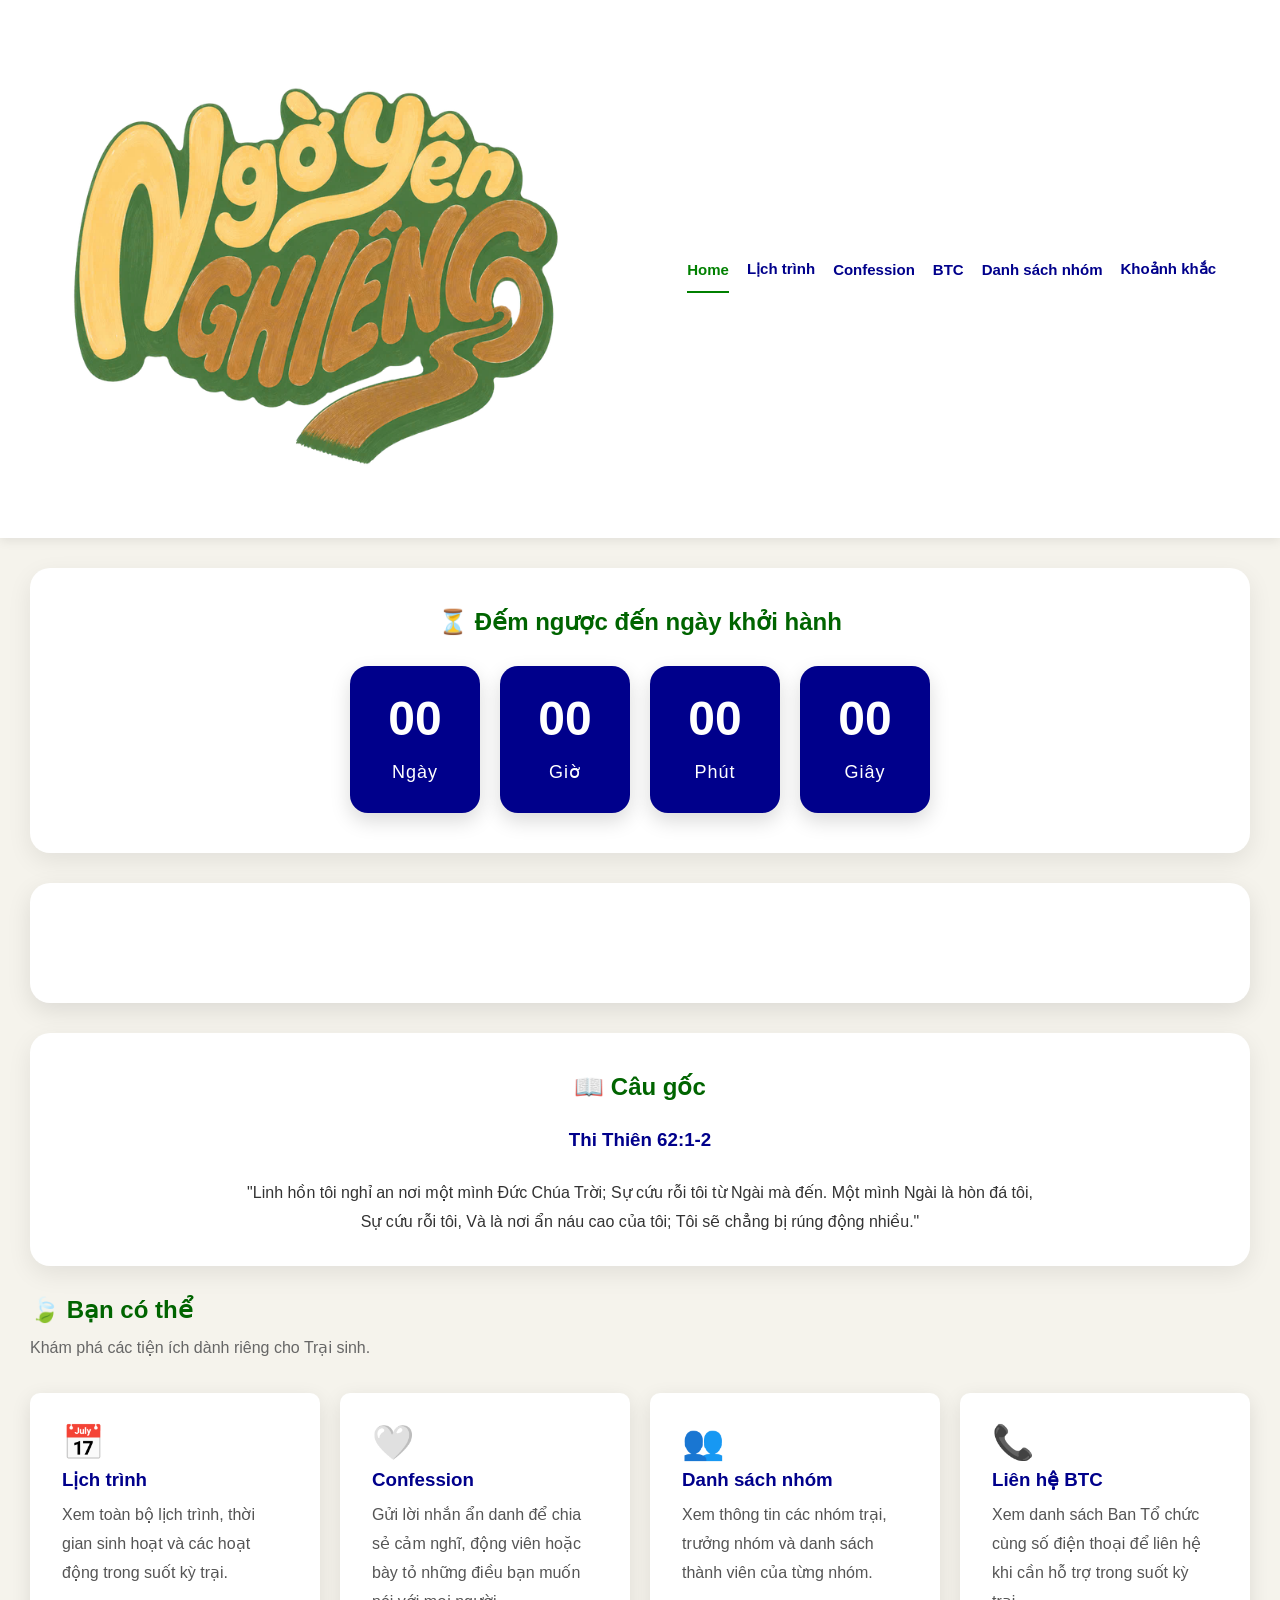
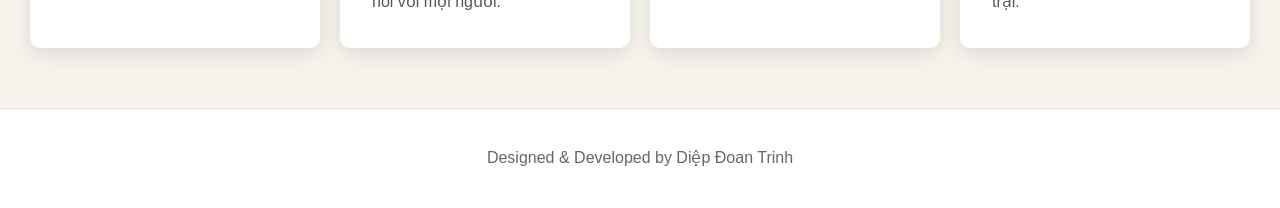
==== index.html @ 901ed39a "Update title and content for index.html" ====
<!DOCTYPE html>
<html>

<head>
    <meta charset="UTF-8">
    <meta name="viewport" content="width=device-width, initial-scale=1.0">

    <title>NGỜ YÊN NGHIÊNG</title>

    <link rel="stylesheet" href="style.css">

    <link rel="icon" href="images/icon.png">
    <link rel="apple-touch-icon" href="images/icon.png">
    <link rel="manifest" href="manifest.json">

    <meta name="theme-color" content="#123b8d">
    <meta name="apple-mobile-web-app-capable" content="yes">
    <meta name="apple-mobile-web-app-status-bar-style" content="black-translucent">
    <meta name="apple-mobile-web-app-title" content="BTN LX">
</head>

<body>
    <div class="intro-screen">
        <div class="intro-content">
            <h2>👋 Xin chào</h2>
            <h2>Trại sinh!</h2>
        </div>
    </div>
    <!-- Navigation -->
    <header>
                    <!--  XUẤT PNG LOGO SAU -->
        <nav>
            <div class="logo">
                <a href="index.html">
                    <img src="images/logo.png" alt="NGỜ YÊN NGHIÊNG">
                </a>   
            </div>

            <button class="menu-toggle" type="button">
                ☰
            </button>

            <div class="menu">
                <a href="index.html" class="active">Home</a>
                <a href="pages/schedule.html">Lịch trình</a>
                <a href="pages/confession.html">Confession</a>
                <a href="pages/btc.html">BTC</a>
                <a href="pages/groups.html">Danh sách nhóm</a>
                <a href="pages/gallery.html">Khoảnh khắc</a>

            </div>
        </nav>
    </header>

    <section class="countdown">

        <h2>⏳ Đếm ngược đến ngày khởi hành</h2>

        <div class="countdown-container">

            <div class="time-box">
                <span id="days">00</span>
                <p>Ngày</p>
            </div>

            <div class="time-box">
                <span id="hours">00</span>
                <p>Giờ</p>
            </div>

            <div class="time-box">
                <span id="minutes">00</span>
                <p>Phút</p>
            </div>

            <div class="time-box">
                <span id="seconds">00</span>
                <p>Giây</p>
            </div>

        </div>

    </section>

    <!-- Hero -->
    <section class="hero"></section>

    <!-- Bible Verse -->
    <section class="verse">
        <h2>📖 Câu gốc</h2>
        <h3>Thi Thiên 62:1-2</h3>
        <p>"Linh hồn tôi nghỉ an nơi một mình Đức Chúa Trời; Sự cứu rỗi tôi từ Ngài mà đến.
            Một mình Ngài là hòn đá tôi, Sự cứu rỗi tôi, Và là nơi ẩn náu cao của tôi;
            Tôi sẽ chẳng bị rúng động nhiều."
        </p>
    </section>

    <section class="features">
        <h2>🍃 Bạn có thể</h2>
        <p class="section-description">
            Khám phá các tiện ích dành riêng cho Trại sinh.
        </p>
        <div class="card-container">
            <a href="pages/schedule.html" class="card">
                <h2>📅</h2>
                <h3>Lịch trình</h3>
                <p>Xem toàn bộ lịch trình, thời gian sinh hoạt và các hoạt động trong suốt kỳ trại.</p>
            </a>

            <a href="pages/confession.html" class="card">
                <h2>🤍</h2>
                <h3>Confession</h3>
                <p>Gửi lời nhắn ẩn danh để chia sẻ cảm nghĩ, động viên hoặc bày tỏ những điều bạn muốn nói với mọi
                    người.</p>
            </a>

            <a href="pages/groups.html" class="card">
                <h2>👥</h2>
                <h3>Danh sách nhóm</h3>
                <p>Xem thông tin các nhóm trại, trưởng nhóm và danh sách thành viên của từng nhóm.</p>
            </a>

            <a href="pages/btc.html" class="card">
                <h2>📞</h2>
                <h3>Liên hệ BTC</h3>
                <p>Xem danh sách Ban Tổ chức cùng số điện thoại để liên hệ khi cần hỗ trợ trong suốt kỳ trại.</p>
            </a>
        </div>
    </section>

    <footer>
        <p>Designed & Developed by Diệp Đoan Trinh</p>
    </footer>
    <script>
        setTimeout(function () {
            document.querySelector(".intro-screen").remove();
        }, 1500);
    </script>

    <script>

        const toggle = document.querySelector(".menu-toggle");
        const menu = document.querySelector(".menu");

        // Mở / đóng menu
        toggle.addEventListener("click", () => {

            menu.classList.toggle("show");

            toggle.textContent =
                menu.classList.contains("show")
                    ? "✕"
                    : "☰";

        });

        // Bấm vào link thì đóng menu
        document.querySelectorAll(".menu a").forEach(link => {

            link.addEventListener("click", () => {

                menu.classList.remove("show");
                toggle.textContent = "☰";

            });

        });

        // Bấm ra ngoài thì đóng menu
        document.addEventListener("click", (e) => {

            if (
                !menu.contains(e.target) &&
                !toggle.contains(e.target)
            ) {

                menu.classList.remove("show");
                toggle.textContent = "☰";

            }

        });

        // Resize về desktop thì reset menu
        window.addEventListener("resize", () => {

            if (window.innerWidth > 1000) {

                menu.classList.remove("show");
                toggle.textContent = "☰";

            }

        });

        const targetDate = new Date("August 30, 2026 11:00:00").getTime();
        function countdown() {
            const now = new Date().getTime();
            const distance = targetDate - now;
            if (distance < 0) {

                document.getElementById("days").innerHTML = "00";
                document.getElementById("hours").innerHTML = "00";
                document.getElementById("minutes").innerHTML = "00";
                document.getElementById("seconds").innerHTML = "00";

                return;

            }

            const days = Math.floor(distance / (1000 * 60 * 60 * 24));

            const hours = Math.floor(
                (distance % (1000 * 60 * 60 * 24))
                / (1000 * 60 * 60)
            );

            const minutes = Math.floor(
                (distance % (1000 * 60 * 60))
                / (1000 * 60)
            );

            const seconds = Math.floor(
                (distance % (1000 * 60))
                / 1000
            );

            document.getElementById("days").innerHTML = days;
            document.getElementById("hours").innerHTML = hours;
            document.getElementById("minutes").innerHTML = minutes;
            document.getElementById("seconds").innerHTML = seconds;
        }
        countdown();
        setInterval(countdown, 1000);
    </script>
</body>

</html>
---- style.css ----
/* ===================== BODY ===================== */

* {
    margin: 0;
    padding: 0;
    box-sizing: border-box;
}

body {
    color: #333;
    min-height: 100vh;
    background: #f5f3ec;
    font-family: Verdana, sans-serif;
}

/* ===================== TEXT ===================== */
h1 {
    color: darkblue;
    text-align: center;
    font-size: 46px;
}

h2 {
    color: darkgreen;
}

p {
    line-height: 1.8;
}

/* ===================== HEADER ===================== */

header {
    position: sticky;
    top: 0;
    z-index: 1000;
    background: white;
    box-shadow: 0 3px 10px rgba(0, 0, 0, .08);
}

nav {

    position: sticky;
    top: 0;
    z-index: 1000;

    display: flex;
    justify-content: space-between;
    align-items: center;

    background: white;

    max-width: 1200px;
    margin: auto;

    padding: 16px 24px;

}

/* ===================== MENU ===================== */

.menu {
    display: flex;
    align-items: center;
    justify-content: flex-end;
    gap: 18px;
    flex: 1;
}

.menu-toggle {

    display: none;

    background: none !important;

    border: none;

    font-size: 30px;

    color: darkblue;

    cursor: pointer;

    padding: 0 !important;

}

.menu a {
    color: darkblue;
    text-decoration: none;
    transition: .3s;
    position: relative;
    font-weight: bold;
    white-space: nowrap;
    font-size: 15px;
    padding: 10px 0;
    width: auto;
}

.menu a::after {
    content: "";
    position: absolute;
    left: 0;
    bottom: -5px;
    width: 0%;
    height: 2px;
    background: darkblue;
    transition: .3s;
}

.menu a:hover::after {
    width: 100%;
}

.menu a:hover {
    color: darkgreen;
}

.menu a.active {
    color: green;
}

.menu a.active::after {
    width: 100%;
    background: green;
}

/* ===================== WELCOME ===================== */

.welcome {
    text-align: center;
    padding: 30px;
    margin: 30px;
    border-radius: 12px;
    box-shadow: 0 6px 20px rgba(0, 0, 0, 0.1);
}

.welcome p {
    max-width: 700px;
    margin: 15px auto 0;
}

/* ===================== CARD ===================== */

.card {
    padding: 30px;
    border-radius: 10px;
    border: 2px solid transparent;
    box-shadow: 0 6px 20px rgba(0, 0, 0, 0.1);
    flex: 1;
    min-width: 250px;
    transition: .3s;
    cursor: pointer;
    text-decoration: none;
    color: inherit;
}

.card:hover {
    transform: translateY(-8px);
    box-shadow: 0 12px 30px rgba(0, 0, 0, .15);
    border-color: darkblue;
}

.card:hover h3 {
    color: green;
}

.card p {
    color: #555;
}

.card h2 {
    font-size: 34px;
    line-height: 1;
    margin-bottom: 10px;
}

.card h3 {
    color: darkblue;
    margin-bottom: 10px;
}

.features {
    margin: 30px;
}

.features h2 {
    text-align: left;
}

.features p {
    text-align: left;
}

.card-container {
    display: flex;
    gap: 20px;
    flex-wrap: wrap;
}

/* ===================== HERO ===================== */

.hero {
    text-align: center;
    padding: 60px 40px;
    border-radius: 20px;
    box-shadow: 0 8px 25px rgba(0, 0, 0, .1);
    margin: 30px;
    animation: fadeUp .8s;
}

.hero-button {
    letter-spacing: .3px;
    font-size: 16px;
    display: inline-block;
    background-color: darkblue;
    color: white;
    padding: 15px 30px;
    border-radius: 10px;
    text-decoration: none;

    transition:
        transform .3s,
        background .3s,
        box-shadow .3s;
    font-weight: bold;
    box-shadow: 0 6px 20px rgba(0, 0, 0, .15);
}

.hero-info {
    color: #777;
    font-size: 16px;
    margin-bottom: 35px;
}

.hero h1 {
    margin-top: 20px;
    margin-bottom: 15px;
}

.hero-subtitle {
    font-size: 20px;
    color: #555;
    margin: 0 auto 35px;
    max-width: 700px;
}

.hero-image {
    width: 100%;
    display: block;
    max-height: 400px;
    object-fit: cover;
    border-radius: 15px;
    margin-bottom: 30px;
}

@keyframes fadeUp {
    from {
        opacity: 0;
        transform: translateY(30px);
    }

    to {
        opacity: 1;
        transform: translateY(0);
    }
}

/* ===================== VERSE ===================== */

.verse {
    text-align: center;
    margin: 30px;
    line-height: 2;
    padding: 30px;
    border-radius: 20px;
    box-shadow: 0 8px 25px rgba(0, 0, 0, .08);
}

.verse h3 {
    color: darkblue;
    margin: 10px 0 20px;
}

.verse p:last-child {
    max-width: 800px;
    margin: auto;
}

html {
    scroll-behavior: smooth;
}

.page-title {
    background: white;
    margin: 30px;
    padding: 40px;
    border-radius: 20px;
    text-align: center;
    box-shadow: 0 8px 25px rgba(0, 0, 0, .08);
}

.schedule {
    margin: 30px;
}

.schedule h2 {
    margin-bottom: 20px;
    color: darkblue;
}

.schedule table {
    margin-bottom: 40px;
}

.schedule table:last-child {
    margin-bottom: 0;
}

td:first-child {
    width: 120px;
    text-align: center;
    font-weight: bold;
}

tr {
    transition: .25s;
}

table {
    width: 100%;
    border-collapse: collapse;
    background: white;
    border-radius: 12px;
}

th,
td {
    border: 1px solid #ddd;
    padding: 15px;
}

th {
    background: darkblue;
    color: white;
}

tr:hover {
    background: #f8f8f8;
}

footer {
    background: white;
    margin-top: 60px;
    padding: 30px;
    text-align: center;
    color: #666;
    border-top: 1px solid #ddd;
}

footer p {
    margin: 5px 0;
}

section {
    margin-bottom: 50px;
}

.section-description {
    margin: 10px 0 30px;
    color: #666;
}

/* ===================== MOBILE ===================== */

@media (max-width:1000px) {
    nav {
        padding: 20px;
    }

    h1 {
        font-size: 36px;
    }

    .card {
        min-width: 100%;
    }

    .logo {
        flex-shrink: 0;
    }

    .menu-toggle {
        display: block;
    }


    .menu {

        display: none;

        flex-direction: column;
        border-top: 1px solid #eee;
        position: absolute;
        top: 100%;
        left: 0;
        right: 0;

        background: white;

        padding: 20px;

        gap: 20px;

        box-shadow: 0 10px 30px rgba(0, 0, 0, .1);
    }

    .menu.show {
        display: flex;
    }

    .menu a {
        width: 100%;
        text-align: center;
        padding: 12px 0;
    }

    .slider button{
        width:38px;
        height:38px;
        font-size:22px;
    }
    
    .counter{
        font-size:12px;
        padding:5px 10px;
    }
}

.logo a {

    color: darkblue;
    text-decoration: none;
    font-size: 24px;
    font-weight: bold;
    display: inline-block;
    transition: .3s;
}

.logo a:hover {
    transform: scale(1.05);
}

/* ===================== BTC & GROUPS ===================== */

.members,
.groups {
    margin: 30px;
    display: flex;
    gap: 20px;
    flex-wrap: wrap;
}

.member-card,
.group-card {
    flex: 1;
    transition: .3s;
    text-align: center;
    min-width: 250px;
    padding: 30px;
    border: 2px solid transparent;
    border-radius: 15px;
    box-shadow: 0 6px 20px rgba(0, 0, 0, .08);
}

.group-card hr {
    margin: 15px 0;
    border: none;
    border-top: 1px solid #ddd;
}

.group-card ul {
    margin-left: 20px;
    line-height: 2;
}

.group-card:hover {
    transform: translateY(-8px);
    border-color: darkblue;
    box-shadow: 0 12px 30px rgba(0, 0, 0, .15);
}

.member-card h3 {
    margin-bottom: 10px;
    color: darkblue;
}

.member-card:hover {
    border-color: darkblue;
    transform: translateY(-8px);
    box-shadow: 0 12px 30px rgba(0, 0, 0, .15);
}

.member-card strong {
    color: darkgreen;
    font-size: 17px;
}

.member-card p {
    margin: 10px 0;
}

.member-card p a {
    color: darkblue;
    text-decoration: none;
    font-weight: bold;
    transition: .25s;
}

.member-card p a:hover:not(.call-btn):not(.facebook-btn) {
    color: green;
    text-decoration: underline;
}

.call-btn,
.facebook-btn {
    color: white !important;
    text-decoration: none !important;
}

.call-btn:hover,
.facebook-btn:hover {
    color: white !important;
    text-decoration: none !important;
}

/* ===================== CONFESSION ===================== */

.confession-form {
    max-width: 700px;
    margin: 30px auto;
    background: white;
    padding: 30px;
    border-radius: 20px;
}

button {
    transition: .3s;
    background: darkblue;
    color: white;
    border: none;
    padding: 15px 30px;
    border-radius: 8px;
    cursor: pointer;
}

button:hover {
    background: green;
    transform: translateY(-2px);
}

.hero,
.verse,
.welcome,
.page-title,
.card,
.member-card,
.group-card,
.confession-form,
table,
footer {
    background: white;
}

label {
    font-weight: bold;
    color: darkblue;
}

input {
    transition: .25s;
}

input:focus,
textarea:focus,
select:focus {
    outline: none;
    border-color: darkblue;
    box-shadow: 0 0 8px rgba(0, 0, 139, .2);
}

input,
textarea,
select {
    width: 100%;
    padding: 14px;
    margin: 10px 0 20px;
    border: 1px solid #ccc;
    border-radius: 10px;
    font-size: 15px;
    transition: .25s;
}

.name-option {
    display: flex;
    gap: 25px;
    margin: 12px 0 15px;
}

.radio-option {
    display: flex;
    align-items: center;
    gap: 8px;
    color: darkblue;
    font-weight: bold;
    cursor: pointer;
}

.radio-option input {
    width: auto;
    margin: 0;
}

/* ===================== INTRO ===================== */

.intro-screen {
    position: fixed;
    inset: 0;
    display: flex;
    justify-content: center;
    align-items: center;
    background: rgba(255, 255, 255, .85);
    backdrop-filter: blur(15px);
    z-index: 9999;
    animation: introFade 1.5s forwards;
}

.intro-content h2 {
    font-size: 50px;
    color: darkblue;
    margin-bottom: 15px;
}

.intro-content {
    text-align: center;
    animation: zoomText 1.5s ease;
}

@keyframes zoomText {

    0% {
        opacity: 0;
        transform: scale(.9);
    }

    20% {
        opacity: 1;
        transform: scale(1);
    }

    80% {
        opacity: 1;
        transform: scale(1.03);
    }

    100% {
        opacity: 0;
        transform: scale(1.08);
    }
}

@keyframes introFade {

    0% {
        opacity: 1;
    }

    80% {
        opacity: 1;
    }

    100% {
        opacity: 0;
        visibility: hidden;
    }

}

/* ===================== GALLERY ===================== */

.gallery {
    margin: 30px;
    display: grid;
    grid-template-columns: repeat(auto-fit, minmax(250px, 1fr));
    gap: 20px;
}

.gallery img {
    width: 100%;
    height: 250px;
    object-fit: cover;
    border-radius: 15px;
    transition: .3s;
    cursor: pointer;
    box-shadow: 0 6px 20px rgba(0, 0, 0, .1);
}

.gallery img:hover {
    transform: scale(1.04);
    box-shadow: 0 15px 30px rgba(0, 0, 0, .2);
}

/* ===================== COUNTDOWN ===================== */

.countdown {
    margin: 30px;
    padding: 40px;
    background: white;
    border-radius: 20px;
    text-align: center;
    box-shadow: 0 8px 25px rgba(0, 0, 0, .08);
}

.countdown h2 {
    margin-bottom: 30px;
}

.countdown-container {

    display: flex;
    justify-content: center;
    gap: 20px;
    flex-wrap: wrap;

}

.time-box {
    width: 130px;
    padding: 25px;
    background: darkblue;
    color: white;
    border-radius: 18px;
    box-shadow: 0 8px 20px rgba(0, 0, 0, .15);
    transition: .3s;
    flex: 1;
    max-width: 130px;
}

.time-box:hover {

    transform: translateY(-8px);

}

.time-box span {

    display: block;

    font-size: 48px;

    font-weight: bold;

}

.time-box p {

    margin-top: 10px;

    font-size: 18px;

    letter-spacing: 1px;

}

/* ===================== MEMBER BUTTONS ===================== */

.member-buttons {
    display: flex;
    flex-direction: column;
    gap: 12px;
    margin-top: 20px;
}

.member-buttons a {

    display: flex;
    justify-content: center;
    align-items: center;

    padding: 12px;

    border-radius: 10px;

    color: white;

    text-decoration: none;

    font-weight: bold;

    transition: .3s;

}

.member-buttons a:hover {

    color: white;
    text-decoration: none;

}

.member-buttons a:active {

    transform: scale(.97);

}

.call-btn {

    background: darkblue;

}

.call-btn:hover {

    background: green;
    transform: translateY(-2px);

}

.facebook-btn {

    background: #2d6cdf;

}

.facebook-btn:hover {

    background: #1f4fa8;
    transform: translateY(-2px);

}

::selection {
    background: darkblue;
    color: white;
}

.upload-section {

    text-align: center;

    margin: 40px 0;

}

/* ===================== FEED ===================== */

.feed {
    max-width: 800px;
    width: 100%;
    margin: 40px auto;
    padding: 0 20px;
}

.post {
    background: white;
    border-radius: 18px;
    overflow: hidden;
    margin-bottom: 30px;
    box-shadow: 0 8px 25px rgba(0, 0, 0, .08);
}

.post-header {
    padding: 18px 20px;
    font-weight: bold;
    color: darkblue;
}

.post-image {
    width: 100%;
    height: auto;
    display: block;
}

.post-caption {
    padding: 18px 20px 8px;
    line-height: 1.7;
}

.post-time {
    padding: 0 20px 20px;
    color: #888;
    font-size: 14px;
}

.slider {
    position: relative;
    background: #000;
}

.slider-image {
    width: 100%;
    height: auto;
    display: block;
}

.slider button {
    position: absolute;
    top: 50%;
    transform: translateY(-50%);

    width: 45px;
    height: 45px;

    display: flex;
    justify-content: center;
    align-items: center;

    border: none;
    border-radius: 50%;

    background: rgba(0, 0, 0, .45);

    color: white;

    font-size: 28px;
    line-height: 1;

    cursor: pointer;

    z-index: 10;
}

.slider button:hover {
    background: rgba(0, 0, 0, .7);
}

.slider button:active{
    transform:translateY(-50%) scale(.92);
}

.prev {
    left: 15px;
}

.next {
    right: 15px;
}

.counter {
    position: absolute;
    bottom: 15px;
    right: 15px;

    background: rgba(0, 0, 0, .55);
    color: white;

    padding: 6px 12px;
    border-radius: 20px;

    font-size: 14px;
    font-weight: bold;
}
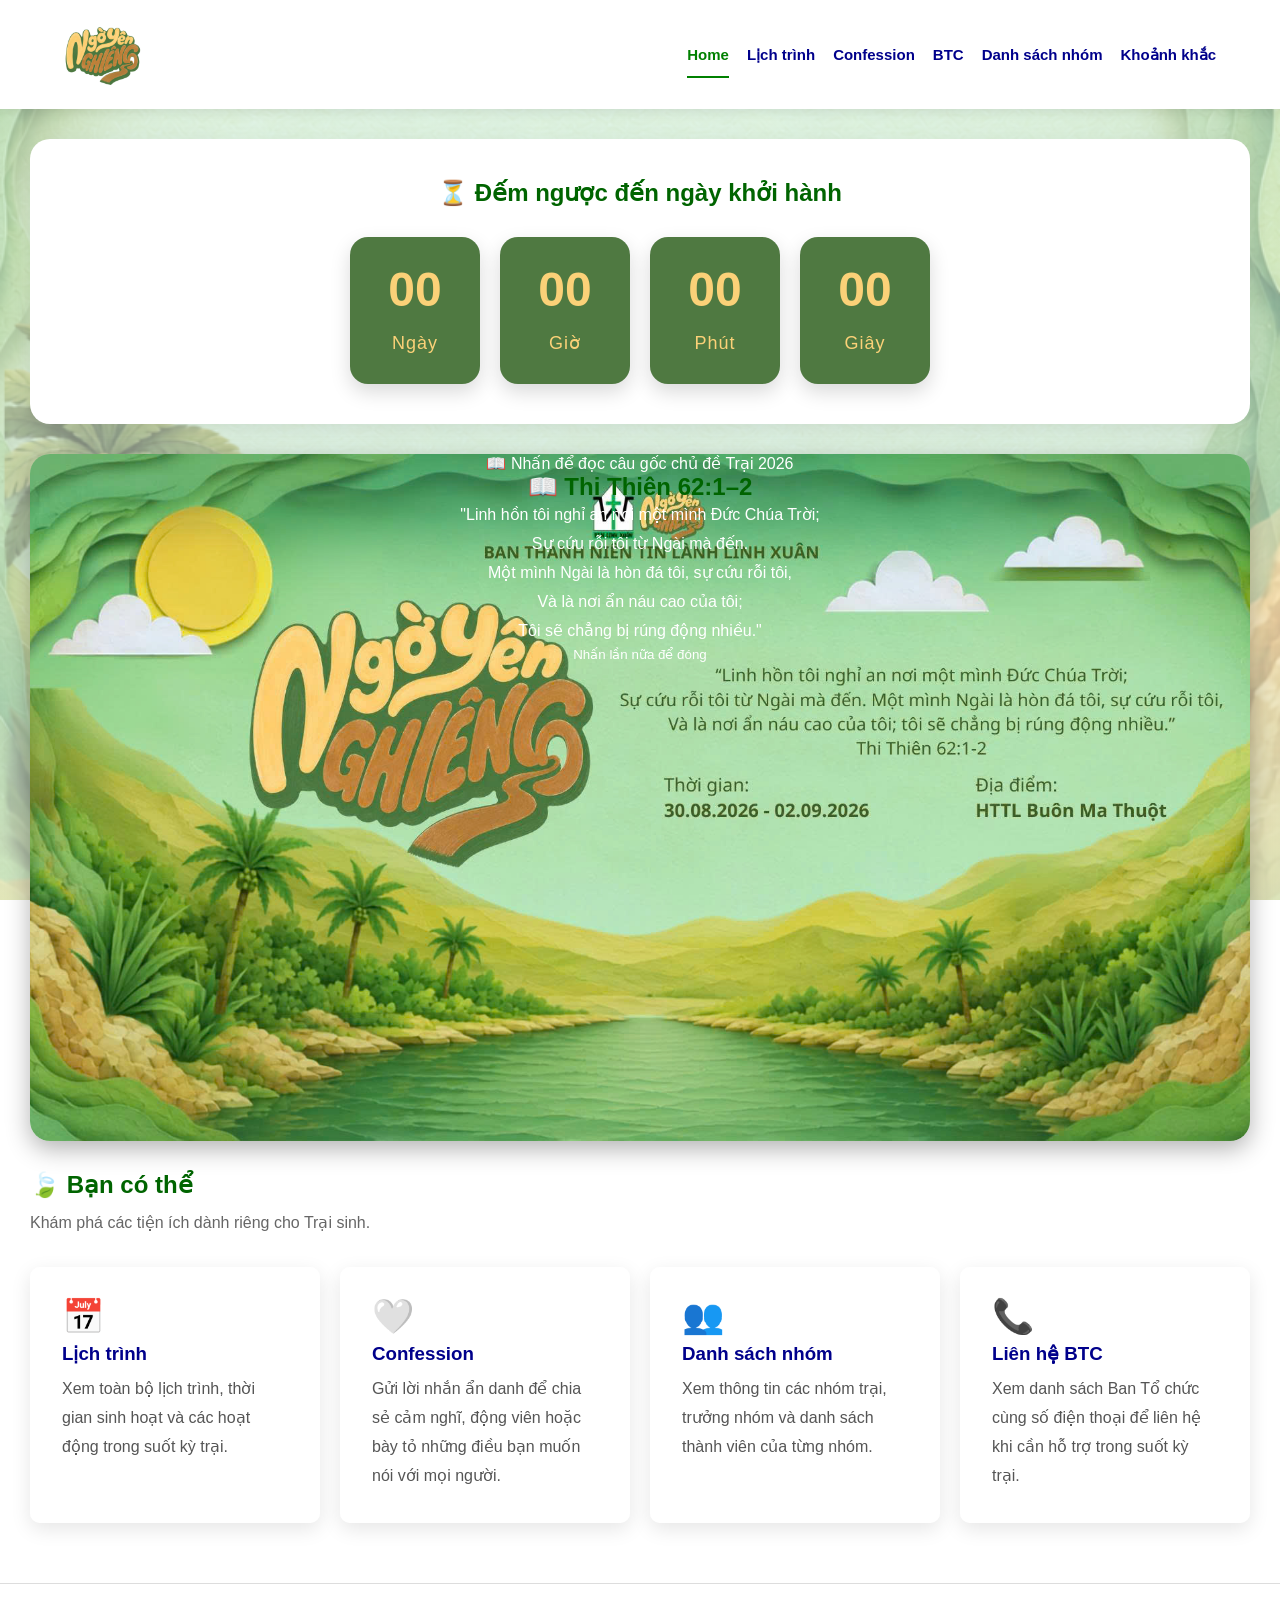
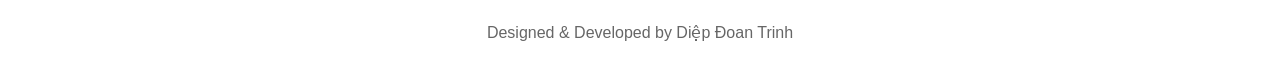
==== commit 51c546e2: "Revamp hero section with interactive Bible verse Updated the hero section to include a clickable ove" ====
--- a/index.html
+++ b/index.html
@@ -28,7 +28,6 @@
     </div>
     <!-- Navigation -->
     <header>
-                    <!--  XUẤT PNG LOGO SAU -->
         <nav>
             <div class="logo">
                 <a href="index.html">
@@ -83,16 +82,22 @@
     </section>
 
     <!-- Hero -->
-    <section class="hero"></section>
-
-    <!-- Bible Verse -->
-    <section class="verse">
-        <h2>📖 Câu gốc</h2>
-        <h3>Thi Thiên 62:1-2</h3>
-        <p>"Linh hồn tôi nghỉ an nơi một mình Đức Chúa Trời; Sự cứu rỗi tôi từ Ngài mà đến.
-            Một mình Ngài là hòn đá tôi, Sự cứu rỗi tôi, Và là nơi ẩn náu cao của tôi;
-            Tôi sẽ chẳng bị rúng động nhiều."
-        </p>
+    <section class="hero" id="hero">
+        <div class="hero-hint">
+            📖 Nhấn để đọc câu gốc chủ đề Trại 2026
+        </div>
+        <div class="hero-overlay">
+            <h2>📖 Thi Thiên 62:1–2</h2>
+            <p>
+                "Linh hồn tôi nghỉ an nơi một mình Đức Chúa Trời;<br>
+                Sự cứu rỗi tôi từ Ngài mà đến.<br>
+                Một mình Ngài là hòn đá tôi, sự cứu rỗi tôi,<br>
+                Và là nơi ẩn náu cao của tôi;<br>
+                Tôi sẽ chẳng bị rúng động nhiều."
+            </p>
+            <small>Nhấn lần nữa để đóng</small>
+        </div>
+    
     </section>
 
     <section class="features">
@@ -131,6 +136,7 @@
     <footer>
         <p>Designed & Developed by Diệp Đoan Trinh</p>
     </footer>
+    
     <script>
         setTimeout(function () {
             document.querySelector(".intro-screen").remove();
@@ -232,6 +238,11 @@
         }
         countdown();
         setInterval(countdown, 1000);
+
+        const hero = document.getElementById("hero");
+        hero.addEventListener("click", () => {
+        hero.classList.toggle("show");
+});
     </script>
 </body>
 
--- a/style.css
+++ b/style.css
@@ -6,12 +6,23 @@
     box-sizing: border-box;
 }
 
-body {
-    color: #333;
-    min-height: 100vh;
-    background: #f5f3ec;
-    font-family: Verdana, sans-serif;
-}
+body{
+
+    color:#333;
+
+    background:
+        linear-gradient(rgba(255,255,255,.50),
+        rgba(255,255,255,.50)),
+        url("images/background.png");
+
+    background-size:cover;
+    background-position:center;
+    background-attachment:fixed;
+    min-height:100vh;
+    font-family:Verdana,sans-serif;
+}
+
+@media(max-width:1000px){body{background-attachment:scroll;}}
 
 /* ===================== TEXT ===================== */
 h1 {
@@ -143,6 +154,9 @@
 /* ===================== CARD ===================== */
 
 .card {
+    overflow:hidden;
+    position:relative;
+
     padding: 30px;
     border-radius: 10px;
     border: 2px solid transparent;
@@ -153,6 +167,8 @@
     cursor: pointer;
     text-decoration: none;
     color: inherit;
+    background:rgba(255,255,255,.65);
+    backdrop-filter:blur(20px);
 }
 
 .card:hover {
@@ -180,6 +196,31 @@
     margin-bottom: 10px;
 }
 
+.card::before{
+
+    content:"";
+    
+    position:absolute;
+    
+    top:0;
+    left:-100%;
+    
+    width:100%;
+    height:100%;
+    
+    background:
+    linear-gradient(
+    90deg,
+    transparent,
+    rgba(255,255,255,.35),
+    transparent);
+    
+    transition:.8s;
+    
+}
+
+.card:hover::before{left:100%;}
+
 .features {
     margin: 30px;
 }
@@ -202,11 +243,25 @@
 
 .hero {
     text-align: center;
-    padding: 60px 40px;
-    border-radius: 20px;
-    box-shadow: 0 8px 25px rgba(0, 0, 0, .1);
-    margin: 30px;
+    box-shadow: 0 8px 25px rgba(0, 0, 0, .30);
     animation: fadeUp .8s;
+    background:rgba(255,255,255,.0);
+    backdrop-filter:blur(20px);
+
+    aspect-ratio:16/9;
+
+    background: url(images/banner.jpg);
+    background-size:cover;
+    background-position:center;
+    background-repeat:no-repeat;
+
+    color:white;
+
+    padding:0;
+    margin:30px;
+    border-radius:20px;
+
+    overflow:hidden;
 }
 
 .hero-button {
@@ -275,6 +330,8 @@
     padding: 30px;
     border-radius: 20px;
     box-shadow: 0 8px 25px rgba(0, 0, 0, .08);
+    background:rgba(255,255,255,.65);
+    backdrop-filter:blur(20px);
 }
 
 .verse h3 {
@@ -437,19 +494,18 @@
     }
 }
 
-.logo a {
-
-    color: darkblue;
-    text-decoration: none;
-    font-size: 24px;
-    font-weight: bold;
-    display: inline-block;
-    transition: .3s;
-}
-
 .logo a:hover {
     transform: scale(1.05);
 }
+
+.logo img{
+    height:77px;
+    width:auto;
+    display:block;
+    transition:.35s;
+}
+
+.logo img:hover{transform:rotate(-3deg) scale(1.06);}
 
 /* ===================== BTC & GROUPS ===================== */
 
@@ -486,17 +542,17 @@
 
 .group-card:hover {
     transform: translateY(-8px);
-    border-color: darkblue;
+    border-color: #4f7941;
     box-shadow: 0 12px 30px rgba(0, 0, 0, .15);
 }
 
 .member-card h3 {
     margin-bottom: 10px;
-    color: darkblue;
+    color: #4f7941;
 }
 
 .member-card:hover {
-    border-color: darkblue;
+    border-color: #4f7941;
     transform: translateY(-8px);
     box-shadow: 0 12px 30px rgba(0, 0, 0, .15);
 }
@@ -546,7 +602,7 @@
 
 button {
     transition: .3s;
-    background: darkblue;
+    background: #4f7941;
     color: white;
     border: none;
     padding: 15px 30px;
@@ -559,22 +615,9 @@
     transform: translateY(-2px);
 }
 
-.hero,
-.verse,
-.welcome,
-.page-title,
-.card,
-.member-card,
-.group-card,
-.confession-form,
-table,
-footer {
-    background: white;
-}
-
 label {
     font-weight: bold;
-    color: darkblue;
+    color: #4f7941;
 }
 
 input {
@@ -585,7 +628,7 @@
 textarea:focus,
 select:focus {
     outline: none;
-    border-color: darkblue;
+    border-color: #4f7941;
     box-shadow: 0 0 8px rgba(0, 0, 139, .2);
 }
 
@@ -611,7 +654,7 @@
     display: flex;
     align-items: center;
     gap: 8px;
-    color: darkblue;
+    color: #4f7941;
     font-weight: bold;
     cursor: pointer;
 }
@@ -630,14 +673,14 @@
     justify-content: center;
     align-items: center;
     background: rgba(255, 255, 255, .85);
-    backdrop-filter: blur(15px);
+    backdrop-filter: blur(20px);
     z-index: 9999;
     animation: introFade 1.5s forwards;
 }
 
 .intro-content h2 {
     font-size: 50px;
-    color: darkblue;
+    color: #4f7941;
     margin-bottom: 15px;
 }
 
@@ -737,8 +780,8 @@
 .time-box {
     width: 130px;
     padding: 25px;
-    background: darkblue;
-    color: white;
+    background: #4f7941;
+    color: #fbd178;
     border-radius: 18px;
     box-shadow: 0 8px 20px rgba(0, 0, 0, .15);
     transition: .3s;
@@ -747,7 +790,7 @@
 }
 
 .time-box:hover {
-
+    box-shadow:rotate 1;
     transform: translateY(-8px);
 
 }
@@ -841,7 +884,7 @@
 }
 
 ::selection {
-    background: darkblue;
+    background: #4f7941;
     color: white;
 }
 
@@ -873,7 +916,7 @@
 .post-header {
     padding: 18px 20px;
     font-weight: bold;
-    color: darkblue;
+    color: #4f7941;
 }
 
 .post-image {
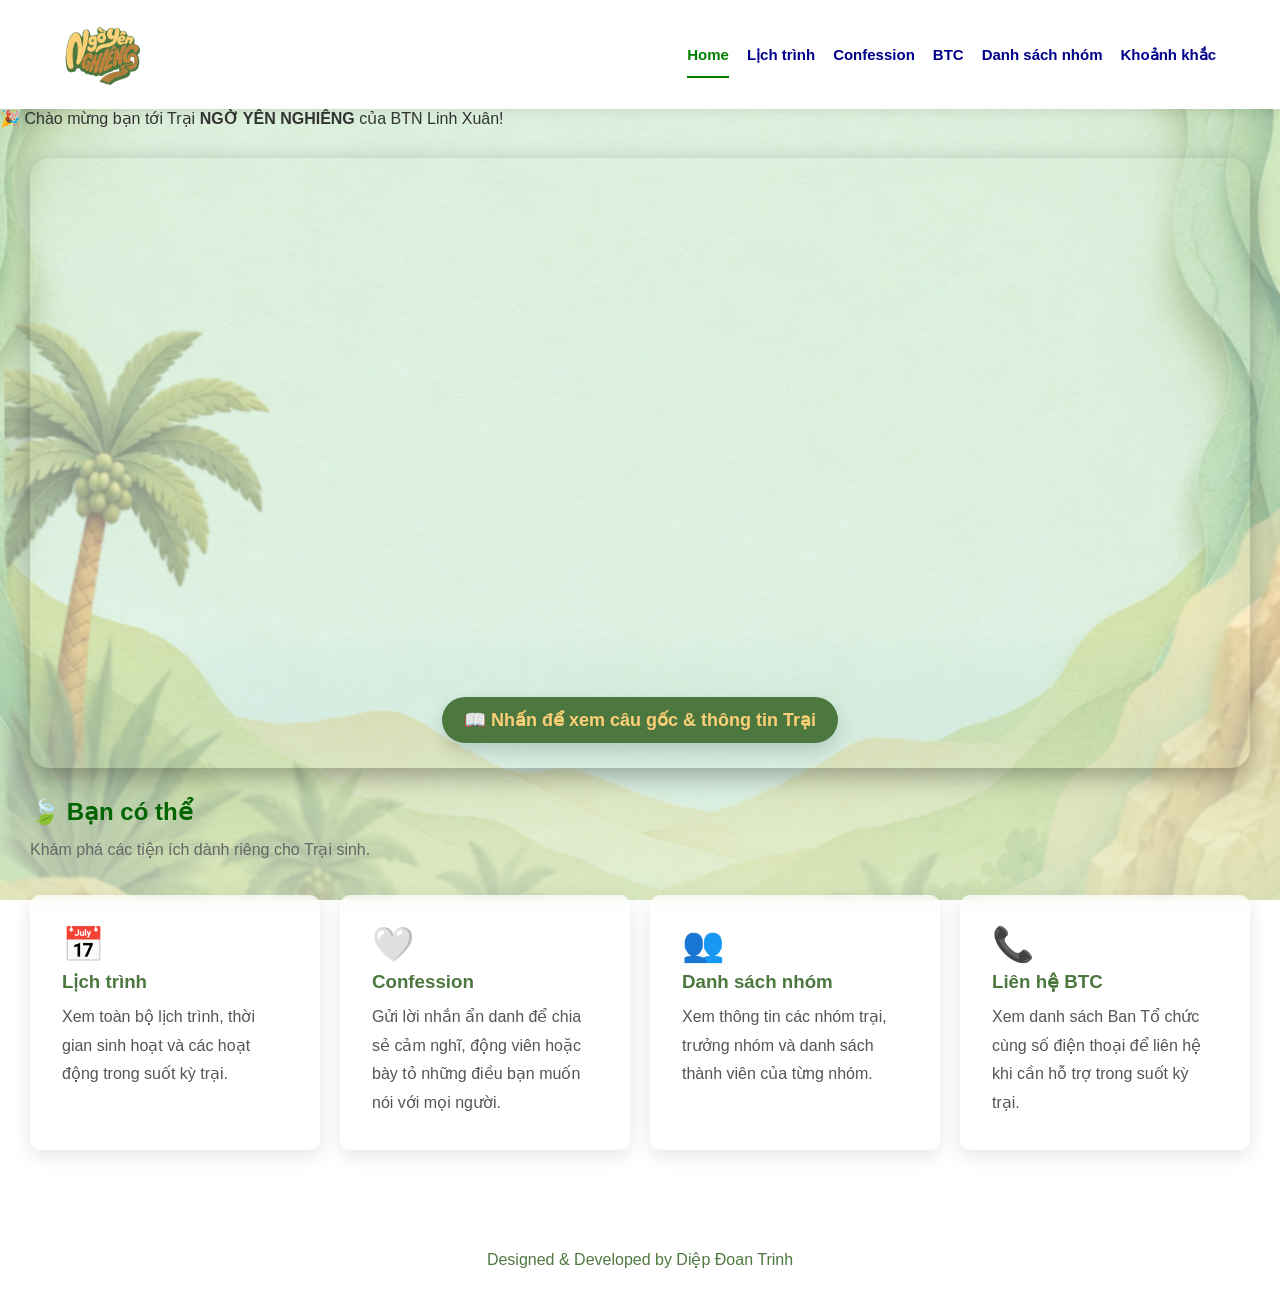
==== commit 5d80ba2a: "Enhance index.html with intro and countdown features Added intro screen and countdown widget for eve" ====
--- a/index.html
+++ b/index.html
@@ -20,22 +20,24 @@
 </head>
 
 <body>
+    <!-- Intro Screen cho PWA / Mobile -->
     <div class="intro-screen">
         <div class="intro-content">
             <h2>👋 Xin chào</h2>
             <h2>Trại sinh!</h2>
         </div>
     </div>
-    <!-- Navigation -->
+
+    <!-- Navigation Bar -->
     <header>
         <nav>
             <div class="logo">
                 <a href="index.html">
                     <img src="images/logo.png" alt="NGỜ YÊN NGHIÊNG">
-                </a>   
-            </div>
-
-            <button class="menu-toggle" type="button">
+                </a>
+            </div>
+
+            <button class="menu-toggle" type="button" aria-label="Toggle Navigation">
                 ☰
             </button>
 
@@ -46,58 +48,58 @@
                 <a href="pages/btc.html">BTC</a>
                 <a href="pages/groups.html">Danh sách nhóm</a>
                 <a href="pages/gallery.html">Khoảnh khắc</a>
-
             </div>
         </nav>
     </header>
 
-    <section class="countdown">
-
-        <h2>⏳ Đếm ngược đến ngày khởi hành</h2>
-
-        <div class="countdown-container">
-
-            <div class="time-box">
-                <span id="days">00</span>
-                <p>Ngày</p>
-            </div>
-
-            <div class="time-box">
-                <span id="hours">00</span>
-                <p>Giờ</p>
-            </div>
-
-            <div class="time-box">
-                <span id="minutes">00</span>
-                <p>Phút</p>
-            </div>
-
-            <div class="time-box">
-                <span id="seconds">00</span>
-                <p>Giây</p>
-            </div>
-
-        </div>
-
-    </section>
-
-    <!-- Hero -->
+    <!-- Floating Countdown Widget -->
+    <div class="sticky-countdown" id="stickyCountdown">
+        <!-- Khối 1: Hiển thị khi đang đếm ngược -->
+        <div class="countdown-live" id="countdownLive">
+            <span class="countdown-label">⏳ Đếm ngược ngày khởi hành:</span>
+            <div class="mini-timer">
+                <span id="days">00</span>d :
+                <span id="hours">00</span>h :
+                <span id="minutes">00</span>m :
+                <span id="seconds">00</span>s
+            </div>
+        </div>
+
+        <!-- Khối 2: Tự động hiện lên khi đã tới giờ Trại -->
+        <div class="welcome-message" id="welcomeMessage" style="display: none;">
+            🎉 Chào mừng bạn tới Trại <strong>NGỜ YÊN NGHIÊNG</strong> của BTN Linh Xuân!
+        </div>
+    </div>
+
+    <!-- Khối 2: Tự động hiện lên khi đã tới giờ Trại -->
+    <div class="welcome-message" id="welcomeMessage" style="display: none;">
+        🎉 Chào mừng bạn tới Trại <strong>NGỜ YÊN NGHIÊNG</strong> của BTN Linh Xuân!
+    </div>
+    </div>
+
+    <!-- Hero Section -->
     <section class="hero" id="hero">
-        <div class="hero-hint">
-            📖 Nhấn để đọc câu gốc chủ đề Trại 2026
-        </div>
+        <div class="hero-hint">📖 Nhấn để xem câu gốc & thông tin Trại</div>
+
         <div class="hero-overlay">
-            <h2>📖 Thi Thiên 62:1–2</h2>
-            <p>
-                "Linh hồn tôi nghỉ an nơi một mình Đức Chúa Trời;<br>
-                Sự cứu rỗi tôi từ Ngài mà đến.<br>
-                Một mình Ngài là hòn đá tôi, sự cứu rỗi tôi,<br>
-                Và là nơi ẩn náu cao của tôi;<br>
-                Tôi sẽ chẳng bị rúng động nhiều."
-            </p>
-            <small>Nhấn lần nữa để đóng</small>
-        </div>
-    
+            <div class="bible-quote">
+                <h2>📖 Thi Thiên 62:1–2</h2>
+                <p>
+                    "Linh hồn tôi nghỉ an nơi một mình Đức Chúa Trời;<br>
+                    Sự cứu rỗi tôi từ Ngài mà đến.<br>
+                    Một mình Ngài là hòn đá tôi, sự cứu rỗi tôi,<br>
+                    Và là nơi ẩn náu cao của tôi;<br>
+                    Tôi sẽ chẳng bị rúng động nhiều."
+                </p>
+            </div>
+
+            <div class="hero-meta">
+                <p class="meta-item">📅 <strong>30.08.2026 – 02.09.2026</strong></p>
+                <p class="meta-item">📍 <strong>HTTL Buôn Ma Thuột</strong></p>
+            </div>
+
+            <small class="close-hint">Nhấn lần nữa để đóng</small>
+        </div>
     </section>
 
     <section class="features">
@@ -136,12 +138,6 @@
     <footer>
         <p>Designed & Developed by Diệp Đoan Trinh</p>
     </footer>
-    
-    <script>
-        setTimeout(function () {
-            document.querySelector(".intro-screen").remove();
-        }, 1500);
-    </script>
 
     <script>
 
@@ -199,50 +195,44 @@
 
         });
 
+        // Thời gian diễn ra Trại (30/08/2026 11:00 AM)
         const targetDate = new Date("August 30, 2026 11:00:00").getTime();
-        function countdown() {
+
+        function updateCountdown() {
             const now = new Date().getTime();
             const distance = targetDate - now;
-            if (distance < 0) {
-
-                document.getElementById("days").innerHTML = "00";
-                document.getElementById("hours").innerHTML = "00";
-                document.getElementById("minutes").innerHTML = "00";
-                document.getElementById("seconds").innerHTML = "00";
-
+
+            const liveBlock = document.getElementById("countdownLive");
+            const welcomeBlock = document.getElementById("welcomeMessage");
+
+            // Nếu đã tới hoặc qua giờ Trại
+            if (distance <= 0) {
+                if (liveBlock) liveBlock.style.display = "none";
+                if (welcomeBlock) welcomeBlock.style.display = "block";
                 return;
-
             }
 
+            // Tính toán thời gian
             const days = Math.floor(distance / (1000 * 60 * 60 * 24));
-
-            const hours = Math.floor(
-                (distance % (1000 * 60 * 60 * 24))
-                / (1000 * 60 * 60)
-            );
-
-            const minutes = Math.floor(
-                (distance % (1000 * 60 * 60))
-                / (1000 * 60)
-            );
-
-            const seconds = Math.floor(
-                (distance % (1000 * 60))
-                / 1000
-            );
-
-            document.getElementById("days").innerHTML = days;
-            document.getElementById("hours").innerHTML = hours;
-            document.getElementById("minutes").innerHTML = minutes;
-            document.getElementById("seconds").innerHTML = seconds;
+            const hours = Math.floor((distance % (1000 * 60 * 60 * 24)) / (1000 * 60 * 60));
+            const minutes = Math.floor((distance % (1000 * 60 * 60)) / (1000 * 60));
+            const seconds = Math.floor((distance % (1000 * 60)) / 1000);
+
+            // Định dạng thêm số 0 đằng trước nếu nhỏ hơn 10 (vd: 05 ngày)
+            document.getElementById("days").innerHTML = String(days).padStart(2, '0');
+            document.getElementById("hours").innerHTML = String(hours).padStart(2, '0');
+            document.getElementById("minutes").innerHTML = String(minutes).padStart(2, '0');
+            document.getElementById("seconds").innerHTML = String(seconds).padStart(2, '0');
         }
-        countdown();
-        setInterval(countdown, 1000);
+
+        // Chạy đếm ngược
+        updateCountdown();
+        setInterval(updateCountdown, 1000);
 
         const hero = document.getElementById("hero");
         hero.addEventListener("click", () => {
-        hero.classList.toggle("show");
-});
+            hero.classList.toggle("show");
+        });
     </script>
 </body>
 
--- a/style.css
+++ b/style.css
@@ -7,26 +7,25 @@
 }
 
 body{
-
     color:#333;
-
     background:
-        linear-gradient(rgba(255,255,255,.50),
-        rgba(255,255,255,.50)),
-        url("images/background.png");
-
-    background-size:cover;
-    background-position:center;
-    background-attachment:fixed;
+        linear-gradient(rgba(255,255,255,.5),
+        rgba(255,255,255,.5)),
+        url(images/background.png) center/cover fixed;
+
     min-height:100vh;
     font-family:Verdana,sans-serif;
 }
 
-@media(max-width:1000px){body{background-attachment:scroll;}}
+@media(max-width:1000px) {
+    body {
+        background-attachment: scroll;
+    }
+}
 
 /* ===================== TEXT ===================== */
 h1 {
-    color: darkblue;
+    color: #4c7840;
     text-align: center;
     font-size: 46px;
 }
@@ -102,7 +101,11 @@
     transition: .3s;
     position: relative;
     font-weight: bold;
-    white-space: nowrap;
+    
+    white-space: normal;
+    max-width: 80%;
+    text-align:center;
+
     font-size: 15px;
     padding: 10px 0;
     width: auto;
@@ -136,26 +139,11 @@
     background: green;
 }
 
-/* ===================== WELCOME ===================== */
-
-.welcome {
-    text-align: center;
-    padding: 30px;
-    margin: 30px;
-    border-radius: 12px;
-    box-shadow: 0 6px 20px rgba(0, 0, 0, 0.1);
-}
-
-.welcome p {
-    max-width: 700px;
-    margin: 15px auto 0;
-}
-
 /* ===================== CARD ===================== */
 
 .card {
-    overflow:hidden;
-    position:relative;
+    overflow: hidden;
+    position: relative;
 
     padding: 30px;
     border-radius: 10px;
@@ -163,18 +151,22 @@
     box-shadow: 0 6px 20px rgba(0, 0, 0, 0.1);
     flex: 1;
     min-width: 250px;
-    transition: .3s;
+
+    transition:
+        transform .3s,
+        box-shadow .3s,
+        border-color .3s;
     cursor: pointer;
     text-decoration: none;
     color: inherit;
-    background:rgba(255,255,255,.65);
-    backdrop-filter:blur(20px);
+    background: rgba(255, 255, 255, .65);
+    backdrop-filter: blur(10px);
 }
 
 .card:hover {
-    transform: translateY(-8px);
+    transform: translateY(-8px) scale(1.05);
     box-shadow: 0 12px 30px rgba(0, 0, 0, .15);
-    border-color: darkblue;
+    border-color: #4c7840;
 }
 
 .card:hover h3 {
@@ -189,37 +181,39 @@
     font-size: 34px;
     line-height: 1;
     margin-bottom: 10px;
+    transition:.3s;
 }
 
 .card h3 {
-    color: darkblue;
+    color: #4c7840;
     margin-bottom: 10px;
 }
 
-.card::before{
-
-    content:"";
-    
-    position:absolute;
-    
-    top:0;
-    left:-100%;
-    
-    width:100%;
-    height:100%;
-    
+.card::before {
+
+    content: "";
+
+    position: absolute;
+
+    top: 0;
+    left: -100%;
+
+    width: 100%;
+    height: 100%;
+
     background:
-    linear-gradient(
-    90deg,
-    transparent,
-    rgba(255,255,255,.35),
-    transparent);
-    
-    transition:.8s;
-    
-}
-
-.card:hover::before{left:100%;}
+        linear-gradient(90deg,
+            transparent,
+            rgba(255, 255, 255, .35),
+            transparent);
+
+    transition: .8s;
+
+}
+
+.card:hover::before {
+    left: 100%;
+}
 
 .features {
     margin: 30px;
@@ -241,115 +235,206 @@
 
 /* ===================== HERO ===================== */
 
-.hero {
-    text-align: center;
-    box-shadow: 0 8px 25px rgba(0, 0, 0, .30);
-    animation: fadeUp .8s;
-    background:rgba(255,255,255,.0);
-    backdrop-filter:blur(20px);
-
-    aspect-ratio:16/9;
-
-    background: url(images/banner.jpg);
-    background-size:cover;
-    background-position:center;
-    background-repeat:no-repeat;
-
+.hero{
+
+    position:relative;
+
+    margin:30px;
+
+    border-radius:20px;
+
+    overflow:hidden;
+
+    aspect-ratio:1774/887;
+
+    cursor:pointer;
+
+    background:
+        url(images/banner.png)
+        center/cover no-repeat;
+
+    box-shadow:0 8px 25px rgba(0,0,0,.3);
+
+}
+
+.hero-hint{
+    position:absolute;
+    left:50%;
+    bottom:25px;
+    transform:translateX(-50%);
+
+    padding:12px 22px;
+
+    background:#4c7840;
+    backdrop-filter:blur(12px);
+    border-radius:999px;
+
+    color:#fcd077;
+    font-weight:bold;
+
+    font-size:clamp(12px,2vw,18px);
+
+    box-shadow:0 8px 18px rgba(0,0,0,.15);
+
+    transition:.4s;
+    z-index:5;
+
+    white-space:nowrap;
+
+    animation:pulseHint 2.2s infinite;
+}
+
+.hero.show .hero-hint{
+
+    opacity:0;
+
+    transform:
+        translateX(-50%)
+        translateY(15px);
+
+}
+
+@keyframes pulseHint{
+
+    0%,100%{
+        transform:translateX(-50%) scale(1);
+    }
+
+    50%{
+        transform:translateX(-50%) scale(1.05);
+    }
+
+}
+
+.hero-overlay{
+
+    position:absolute;
+
+    inset:0;
+
+    display:flex;
+
+    flex-direction:column;
+
+    justify-content:center;
+
+    align-items:center;
+
+    text-align:center;
+
+    padding:40px;
+
+    background:rgba(255,255,255,.72);
+
+    backdrop-filter:blur(18px);
+
+    opacity:0;
+
+    visibility:hidden;
+
+    transition:.45s;
+
+}
+
+.hero.show .hero-overlay{
+
+    opacity:1;
+
+    visibility:visible;
+
+}
+
+.hero-overlay h2{
+
+    color:#4c7840;
+
+    margin-bottom:20px;
+
+}
+
+.hero-overlay p{
+
+    max-width:750px;
+
+    line-height:2;
+
+    font-size:18px;
+
+}
+
+.hero-overlay small{
+
+    margin-top:25px;
+
+    color:#666;
+
+}
+
+@media (max-width:830px){
+
+    .hero{
+            aspect-ratio:819/1024;
+    
+            background-image:url(images/banner-mobile.png);
+            background-size:cover;
+            background-position:center;
+    }
+
+    .hero-overlay{
+
+        padding:28px;
+
+    }
+
+    .hero-overlay h2{
+
+        font-size:28px;
+
+    }
+
+    .hero-overlay p{
+
+        font-size:16px;
+
+        line-height:1.9;
+
+    }
+
+}
+
+.hero-button{
+    background:#4f7941;
     color:white;
-
-    padding:0;
-    margin:30px;
-    border-radius:20px;
-
-    overflow:hidden;
-}
-
-.hero-button {
-    letter-spacing: .3px;
-    font-size: 16px;
-    display: inline-block;
-    background-color: darkblue;
-    color: white;
-    padding: 15px 30px;
-    border-radius: 10px;
-    text-decoration: none;
-
-    transition:
-        transform .3s,
-        background .3s,
-        box-shadow .3s;
-    font-weight: bold;
-    box-shadow: 0 6px 20px rgba(0, 0, 0, .15);
-}
-
-.hero-info {
-    color: #777;
-    font-size: 16px;
-    margin-bottom: 35px;
-}
-
-.hero h1 {
-    margin-top: 20px;
-    margin-bottom: 15px;
-}
-
-.hero-subtitle {
-    font-size: 20px;
-    color: #555;
-    margin: 0 auto 35px;
-    max-width: 700px;
-}
-
-.hero-image {
-    width: 100%;
-    display: block;
-    max-height: 400px;
-    object-fit: cover;
-    border-radius: 15px;
-    margin-bottom: 30px;
-}
-
-@keyframes fadeUp {
-    from {
-        opacity: 0;
-        transform: translateY(30px);
-    }
-
-    to {
-        opacity: 1;
-        transform: translateY(0);
-    }
-}
-
-/* ===================== VERSE ===================== */
-
-.verse {
-    text-align: center;
-    margin: 30px;
-    line-height: 2;
-    padding: 30px;
-    border-radius: 20px;
-    box-shadow: 0 8px 25px rgba(0, 0, 0, .08);
-    background:rgba(255,255,255,.65);
-    backdrop-filter:blur(20px);
-}
-
-.verse h3 {
-    color: darkblue;
-    margin: 10px 0 20px;
-}
-
-.verse p:last-child {
-    max-width: 800px;
-    margin: auto;
-}
+    padding:14px 22px;
+    border-radius:999px;
+    font-weight:bold;
+    box-shadow:0 8px 20px rgba(0,0,0,.12);
+
+    display:inline-block;
+    text-decoration:none;
+    transition:.3s;
+}
+
+.hero-button:hover{
+    transform:translateY(-3px);
+    background:#3d6233;
+    box-shadow:0 14px 30px rgba(0,0,0,.18);
+}
+
+.hero:hover{
+    transform:scale(1.01);
+    cursor:pointer;
+}
+/* ===================== end HERO ===================== */
 
 html {
     scroll-behavior: smooth;
 }
 
 .page-title {
-    background: white;
+    background:rgba(255,255,255,.72);
+    backdrop-filter:blur(15px);
+    border:1px solid rgba(255,255,255,.45);
     margin: 30px;
     padding: 40px;
     border-radius: 20px;
@@ -358,12 +443,12 @@
 }
 
 .schedule {
-    margin: 30px;
+    margin: 50px;
 }
 
 .schedule h2 {
     margin-bottom: 20px;
-    color: darkblue;
+    color: #4c7840;
 }
 
 .schedule table {
@@ -375,7 +460,7 @@
 }
 
 td:first-child {
-    width: 120px;
+    width: 200px;
     text-align: center;
     font-weight: bold;
 }
@@ -385,21 +470,22 @@
 }
 
 table {
+    background:white;
     width: 100%;
     border-collapse: collapse;
-    background: white;
     border-radius: 12px;
 }
 
 th,
 td {
-    border: 1px solid #ddd;
-    padding: 15px;
+    border: 1.5px solid #4f7941;
+    padding: 30px;
 }
 
 th {
-    background: darkblue;
-    color: white;
+    background: #4f7941;
+    color: #fcd077;
+    font-size: 20px;
 }
 
 tr:hover {
@@ -407,12 +493,14 @@
 }
 
 footer {
-    background: white;
     margin-top: 60px;
     padding: 30px;
     text-align: center;
-    color: #666;
-    border-top: 1px solid #ddd;
+    color: #4f7941;
+
+    background:rgba(255,255,255,.65);
+    backdrop-filter:blur(15px);
+    border-top:1px solid white;
 }
 
 footer p {
@@ -482,32 +570,49 @@
         padding: 12px 0;
     }
 
-    .slider button{
-        width:38px;
-        height:38px;
-        font-size:22px;
-    }
-    
-    .counter{
-        font-size:12px;
-        padding:5px 10px;
-    }
-}
-
-.logo a:hover {
-    transform: scale(1.05);
-}
-
-.logo img{
-    height:77px;
-    width:auto;
-    display:block;
-    transition:.35s;
-}
-
-.logo img:hover{transform:rotate(-3deg) scale(1.06);}
+    .slider button {
+        width: 38px;
+        height: 38px;
+        font-size: 22px;
+    }
+
+    .counter {
+        font-size: 12px;
+        padding: 5px 10px;
+    }
+}
+
+.logo img {
+    height: 77px;
+    width: auto;
+    display: block;
+    transition: .35s;
+}
+
+.logo img:hover {
+    transform: rotate(-3deg) scale(1.06);
+}
 
 /* ===================== BTC & GROUPS ===================== */
+.member-card::before{
+    content:"";
+    position:absolute;
+    left:-100%;
+    top:0;
+    width:100%;
+    height:100%;
+    background:linear-gradient(
+        90deg,
+        transparent,
+        rgba(255,255,255,.35),
+        transparent
+    );
+    transition:.5s;
+}
+
+.member-card:hover::before{
+    left:100%;
+}
 
 .members,
 .groups {
@@ -518,15 +623,27 @@
 }
 
 .member-card,
-.group-card {
-    flex: 1;
-    transition: .3s;
-    text-align: center;
-    min-width: 250px;
-    padding: 30px;
-    border: 2px solid transparent;
-    border-radius: 15px;
-    box-shadow: 0 6px 20px rgba(0, 0, 0, .08);
+.group-card{
+    position:relative;
+    overflow:hidden;
+
+    flex:1;
+    min-width:250px;
+
+    padding:30px;
+
+    border-radius:22px;
+    border: solid transparent;
+
+    background:rgba(255,255,255,.72);
+    backdrop-filter:blur(12px);
+
+    box-shadow:0 15px 35px rgba(0,0,0,.12);
+
+    transition:
+        transform .35s,
+        box-shadow .35s,
+        border-color .35s;
 }
 
 .group-card hr {
@@ -541,9 +658,9 @@
 }
 
 .group-card:hover {
-    transform: translateY(-8px);
+    transform: translateY(-10px);
     border-color: #4f7941;
-    box-shadow: 0 12px 30px rgba(0, 0, 0, .15);
+    box-shadow:0 18px 40px rgba(0,0,0,.18);
 }
 
 .member-card h3 {
@@ -567,7 +684,7 @@
 }
 
 .member-card p a {
-    color: darkblue;
+    color: #4c7840;
     text-decoration: none;
     font-weight: bold;
     transition: .25s;
@@ -590,18 +707,29 @@
     text-decoration: none !important;
 }
 
+.leader{
+    margin:20px 0;
+    padding:15px;
+    border-radius:12px;
+    background:#4f7941;
+    color:#fbd178;
+}
+
 /* ===================== CONFESSION ===================== */
 
 .confession-form {
     max-width: 700px;
     margin: 30px auto;
-    background: white;
+    
+    background:rgba(255,255,255,.7);
+    backdrop-filter:blur(12px);
+
     padding: 30px;
     border-radius: 20px;
 }
 
 button {
-    transition: .3s;
+    transition: background .3s, transform .3s;
     background: #4f7941;
     color: white;
     border: none;
@@ -644,6 +772,11 @@
     transition: .25s;
 }
 
+textarea{
+    resize:vertical;
+    min-height:180px;
+}
+
 .name-option {
     display: flex;
     gap: 25px;
@@ -672,14 +805,14 @@
     display: flex;
     justify-content: center;
     align-items: center;
-    background: rgba(255, 255, 255, .85);
+    background:white;
     backdrop-filter: blur(20px);
     z-index: 9999;
     animation: introFade 1.5s forwards;
 }
 
 .intro-content h2 {
-    font-size: 50px;
+    font-size: 75px;
     color: #4f7941;
     margin-bottom: 15px;
 }
@@ -749,8 +882,41 @@
 }
 
 .gallery img:hover {
+    filter:brightness(1.05);
     transform: scale(1.04);
     box-shadow: 0 15px 30px rgba(0, 0, 0, .2);
+}
+
+.gallery-subtitle{
+
+    max-width:650px;
+    margin:18px auto 35px;
+    color:#666;
+    line-height:1.8;
+
+}
+
+.gallery-info{
+
+    display:flex;
+
+    justify-content:center;
+
+    align-items:center;
+
+    gap:20px;
+
+    flex-wrap:wrap;
+
+}
+
+.gallery-count{
+    background:#4f7941;
+    color:#fbd178;
+    padding:14px 22px;
+    border-radius:999px;
+    font-weight:bold;
+    box-shadow:0 8px 20px rgba(0,0,0,.12);
 }
 
 /* ===================== COUNTDOWN ===================== */
@@ -758,7 +924,11 @@
 .countdown {
     margin: 30px;
     padding: 40px;
-    background: white;
+
+    background:rgba(255,255,255,.65);
+    backdrop-filter:blur(20px);
+    border:1px solid rgba(255,255,255,.4);
+
     border-radius: 20px;
     text-align: center;
     box-shadow: 0 8px 25px rgba(0, 0, 0, .08);
@@ -790,9 +960,7 @@
 }
 
 .time-box:hover {
-    box-shadow:rotate 1;
     transform: translateY(-8px);
-
 }
 
 .time-box span {
@@ -858,14 +1026,12 @@
 }
 
 .call-btn {
-
     background: darkblue;
-
 }
 
 .call-btn:hover {
 
-    background: green;
+    background: #4c7840;
     transform: translateY(-2px);
 
 }
@@ -945,6 +1111,7 @@
     width: 100%;
     height: auto;
     display: block;
+    transition:.3s;
 }
 
 .slider button {
@@ -978,8 +1145,8 @@
     background: rgba(0, 0, 0, .7);
 }
 
-.slider button:active{
-    transform:translateY(-50%) scale(.92);
+.slider button:active {
+    transform: translateY(-50%) scale(.92);
 }
 
 .prev {
@@ -1004,3 +1171,23 @@
     font-size: 14px;
     font-weight: bold;
 }
+
+.fade-up{
+    opacity:0;
+    transform:translateY(25px);
+    animation:fadeUp .7s forwards;
+}
+
+@keyframes fadeUp{
+
+    from{
+    opacity:0;
+    transform:translateY(25px);
+    }
+    
+    to{
+    opacity:1;
+    transform:translateY(0);
+    }
+    
+    }
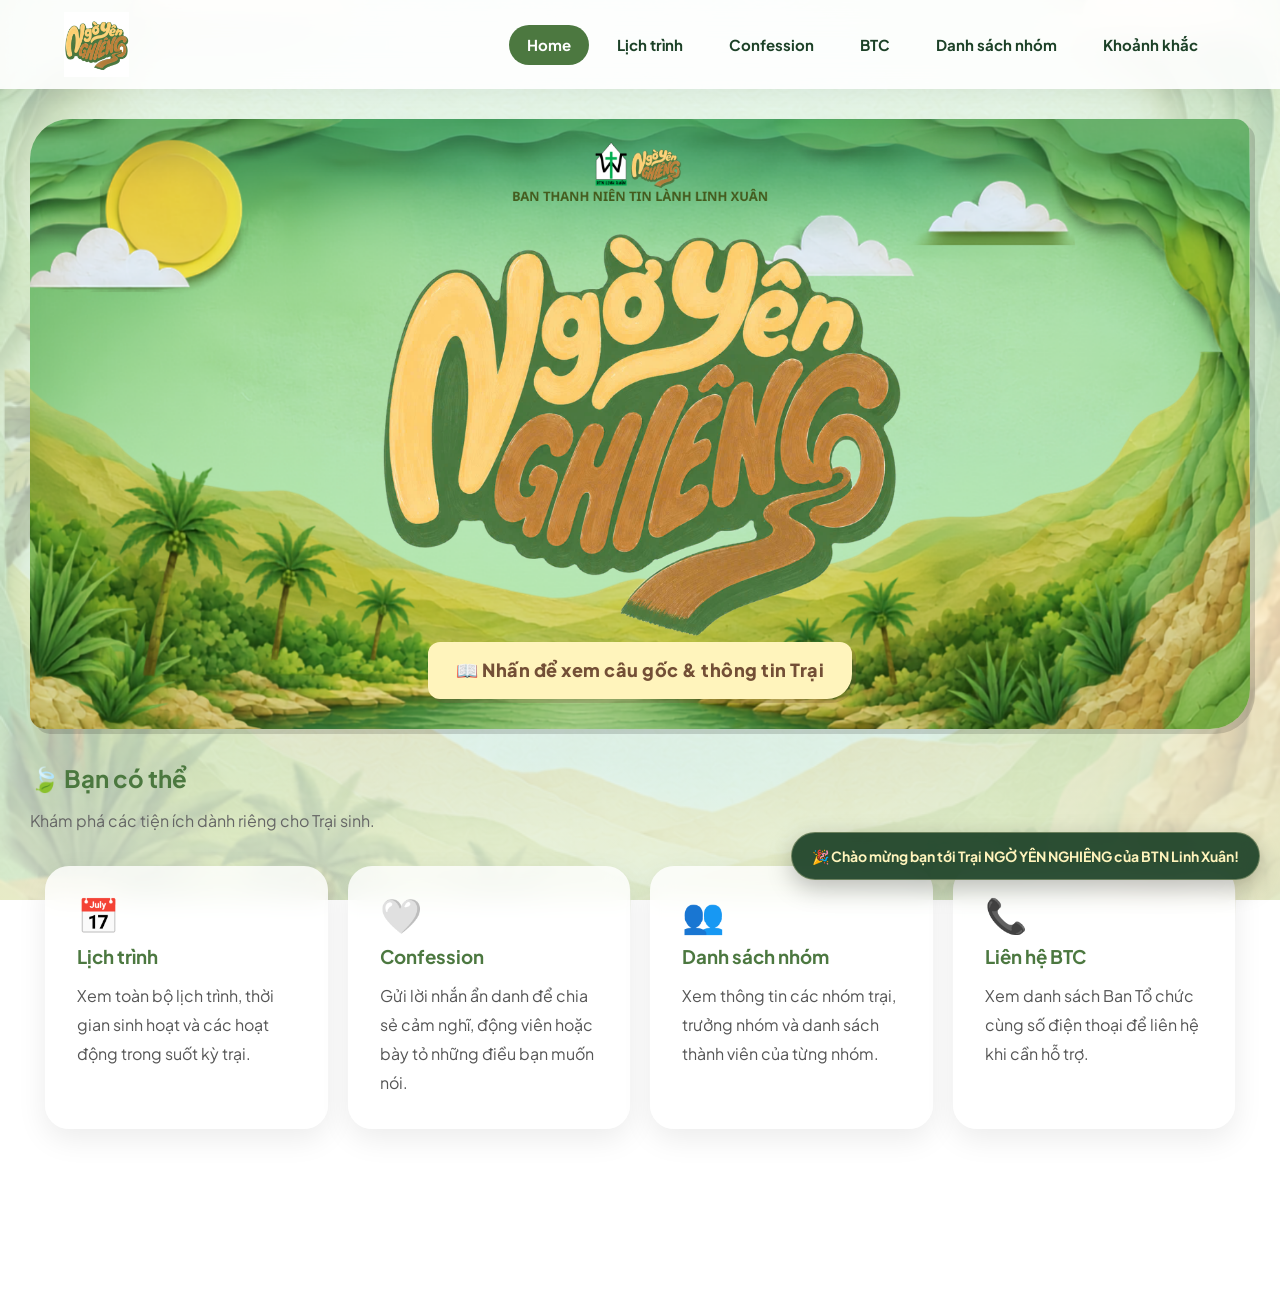
==== commit 4bc96186: "Refactor index.html for better accessibility and clarity Updated HTML structure and improved button " ====
--- a/index.html
+++ b/index.html
@@ -1,14 +1,12 @@
 <!DOCTYPE html>
-<html>
+<html lang="vi">
 
 <head>
     <meta charset="UTF-8">
     <meta name="viewport" content="width=device-width, initial-scale=1.0">
-
     <title>NGỜ YÊN NGHIÊNG</title>
 
     <link rel="stylesheet" href="style.css">
-
     <link rel="icon" href="images/icon.png">
     <link rel="apple-touch-icon" href="images/icon.png">
     <link rel="manifest" href="manifest.json">
@@ -37,10 +35,7 @@
                 </a>
             </div>
 
-            <button class="menu-toggle" type="button" aria-label="Toggle Navigation">
-                ☰
-            </button>
-
+            <button class="menu-toggle" aria-label="Toggle Navigation">☰</button>
             <div class="menu">
                 <a href="index.html" class="active">Home</a>
                 <a href="pages/schedule.html">Lịch trình</a>
@@ -54,7 +49,6 @@
 
     <!-- Floating Countdown Widget -->
     <div class="sticky-countdown" id="stickyCountdown">
-        <!-- Khối 1: Hiển thị khi đang đếm ngược -->
         <div class="countdown-live" id="countdownLive">
             <span class="countdown-label">⏳ Đếm ngược ngày khởi hành:</span>
             <div class="mini-timer">
@@ -65,16 +59,9 @@
             </div>
         </div>
 
-        <!-- Khối 2: Tự động hiện lên khi đã tới giờ Trại -->
         <div class="welcome-message" id="welcomeMessage" style="display: none;">
             🎉 Chào mừng bạn tới Trại <strong>NGỜ YÊN NGHIÊNG</strong> của BTN Linh Xuân!
         </div>
-    </div>
-
-    <!-- Khối 2: Tự động hiện lên khi đã tới giờ Trại -->
-    <div class="welcome-message" id="welcomeMessage" style="display: none;">
-        🎉 Chào mừng bạn tới Trại <strong>NGỜ YÊN NGHIÊNG</strong> của BTN Linh Xuân!
-    </div>
     </div>
 
     <!-- Hero Section -->
@@ -102,11 +89,11 @@
         </div>
     </section>
 
+    <!-- Features Section -->
     <section class="features">
         <h2>🍃 Bạn có thể</h2>
-        <p class="section-description">
-            Khám phá các tiện ích dành riêng cho Trại sinh.
-        </p>
+        <p class="section-description">Khám phá các tiện ích dành riêng cho Trại sinh.</p>
+        
         <div class="card-container">
             <a href="pages/schedule.html" class="card">
                 <h2>📅</h2>
@@ -117,8 +104,7 @@
             <a href="pages/confession.html" class="card">
                 <h2>🤍</h2>
                 <h3>Confession</h3>
-                <p>Gửi lời nhắn ẩn danh để chia sẻ cảm nghĩ, động viên hoặc bày tỏ những điều bạn muốn nói với mọi
-                    người.</p>
+                <p>Gửi lời nhắn ẩn danh để chia sẻ cảm nghĩ, động viên hoặc bày tỏ những điều bạn muốn nói.</p>
             </a>
 
             <a href="pages/groups.html" class="card">
@@ -130,7 +116,7 @@
             <a href="pages/btc.html" class="card">
                 <h2>📞</h2>
                 <h3>Liên hệ BTC</h3>
-                <p>Xem danh sách Ban Tổ chức cùng số điện thoại để liên hệ khi cần hỗ trợ trong suốt kỳ trại.</p>
+                <p>Xem danh sách Ban Tổ chức cùng số điện thoại để liên hệ khi cần hỗ trợ.</p>
             </a>
         </div>
     </section>
@@ -140,62 +126,37 @@
     </footer>
 
     <script>
-
+        // Toggle Mobile Menu
         const toggle = document.querySelector(".menu-toggle");
         const menu = document.querySelector(".menu");
 
-        // Mở / đóng menu
         toggle.addEventListener("click", () => {
-
             menu.classList.toggle("show");
-
-            toggle.textContent =
-                menu.classList.contains("show")
-                    ? "✕"
-                    : "☰";
-
+            toggle.textContent = menu.classList.contains("show") ? "✕" : "☰";
         });
 
-        // Bấm vào link thì đóng menu
         document.querySelectorAll(".menu a").forEach(link => {
-
             link.addEventListener("click", () => {
-
                 menu.classList.remove("show");
                 toggle.textContent = "☰";
-
             });
-
         });
 
-        // Bấm ra ngoài thì đóng menu
         document.addEventListener("click", (e) => {
-
-            if (
-                !menu.contains(e.target) &&
-                !toggle.contains(e.target)
-            ) {
-
+            if (!menu.contains(e.target) && !toggle.contains(e.target)) {
                 menu.classList.remove("show");
                 toggle.textContent = "☰";
-
             }
-
         });
 
-        // Resize về desktop thì reset menu
         window.addEventListener("resize", () => {
-
             if (window.innerWidth > 1000) {
-
                 menu.classList.remove("show");
                 toggle.textContent = "☰";
-
             }
-
         });
 
-        // Thời gian diễn ra Trại (30/08/2026 11:00 AM)
+        // Countdown Logic
         const targetDate = new Date("August 30, 2026 11:00:00").getTime();
 
         function updateCountdown() {
@@ -205,30 +166,27 @@
             const liveBlock = document.getElementById("countdownLive");
             const welcomeBlock = document.getElementById("welcomeMessage");
 
-            // Nếu đã tới hoặc qua giờ Trại
             if (distance <= 0) {
                 if (liveBlock) liveBlock.style.display = "none";
                 if (welcomeBlock) welcomeBlock.style.display = "block";
                 return;
             }
 
-            // Tính toán thời gian
             const days = Math.floor(distance / (1000 * 60 * 60 * 24));
             const hours = Math.floor((distance % (1000 * 60 * 60 * 24)) / (1000 * 60 * 60));
             const minutes = Math.floor((distance % (1000 * 60 * 60)) / (1000 * 60));
             const seconds = Math.floor((distance % (1000 * 60)) / 1000);
 
-            // Định dạng thêm số 0 đằng trước nếu nhỏ hơn 10 (vd: 05 ngày)
-            document.getElementById("days").innerHTML = String(days).padStart(2, '0');
-            document.getElementById("hours").innerHTML = String(hours).padStart(2, '0');
-            document.getElementById("minutes").innerHTML = String(minutes).padStart(2, '0');
-            document.getElementById("seconds").innerHTML = String(seconds).padStart(2, '0');
+            document.getElementById("days").textContent = String(days).padStart(2, '0');
+            document.getElementById("hours").textContent = String(hours).padStart(2, '0');
+            document.getElementById("minutes").textContent = String(minutes).padStart(2, '0');
+            document.getElementById("seconds").textContent = String(seconds).padStart(2, '0');
         }
 
-        // Chạy đếm ngược
         updateCountdown();
         setInterval(updateCountdown, 1000);
 
+        // Hero Toggle
         const hero = document.getElementById("hero");
         hero.addEventListener("click", () => {
             hero.classList.toggle("show");
--- a/style.css
+++ b/style.css
@@ -1,3 +1,18 @@
+/* Thêm vào đầu file CSS */
+@import url('https://fonts.googleapis.com/css2?family=Plus+Jakarta+Sans:wght@400;500;600;700;800&display=swap');
+body {
+    color: #2D3748;
+    background: linear-gradient(rgba(255,255,255,.6), rgba(255,255,255,.6)),
+                url(images/background.png) center/cover fixed;
+    min-height: 100vh;
+    font-family: 'Plus Jakarta Sans', -apple-system, sans-serif;
+    line-height: 1.6;
+}
+
+@media(max-width: 1000px) {
+    body { background-attachment: scroll; }
+}
+
 /* ===================== BODY ===================== */
 
 * {
@@ -6,137 +21,83 @@
     box-sizing: border-box;
 }
 
-body{
-    color:#333;
-    background:
-        linear-gradient(rgba(255,255,255,.5),
-        rgba(255,255,255,.5)),
-        url(images/background.png) center/cover fixed;
-
-    min-height:100vh;
-    font-family:Verdana,sans-serif;
-}
-
-@media(max-width:1000px) {
-    body {
-        background-attachment: scroll;
-    }
-}
-
-/* ===================== TEXT ===================== */
+/* ===================== TYPOGRAPHY ===================== */
 h1 {
-    color: #4c7840;
+    color: #4b783f;
     text-align: center;
-    font-size: 46px;
+    font-size: clamp(32px, 5vw, 48px);
+    font-weight: 800;
 }
 
 h2 {
-    color: darkgreen;
+    color: #4b783f;
+    font-weight: 700;
 }
 
 p {
     line-height: 1.8;
 }
 
-/* ===================== HEADER ===================== */
-
+/* ===================== HEADER & NAV ===================== */
 header {
     position: sticky;
     top: 0;
     z-index: 1000;
-    background: white;
-    box-shadow: 0 3px 10px rgba(0, 0, 0, .08);
+    background: rgba(255, 255, 255, 0.9);
+    backdrop-filter: blur(15px);
+    box-shadow: 0 4px 20px rgba(0, 0, 0, 0.05);
 }
 
 nav {
-
-    position: sticky;
-    top: 0;
-    z-index: 1000;
-
     display: flex;
     justify-content: space-between;
     align-items: center;
-
-    background: white;
-
     max-width: 1200px;
     margin: auto;
-
-    padding: 16px 24px;
-
-}
-
-/* ===================== MENU ===================== */
-
+    padding: 12px 24px;
+}
+
+/* Menu Viên Thuốc (Modern Pill Navigation) */
 .menu {
     display: flex;
     align-items: center;
     justify-content: flex-end;
-    gap: 18px;
+    gap: 10px;
     flex: 1;
 }
 
 .menu-toggle {
-
     display: none;
-
     background: none !important;
-
     border: none;
-
-    font-size: 30px;
-
-    color: darkblue;
-
+    font-size: 28px;
+    color: var(--color-green-dark);
     cursor: pointer;
-
-    padding: 0 !important;
-
 }
 
 .menu a {
-    color: darkblue;
+    color: var(--color-green-dark);
     text-decoration: none;
-    transition: .3s;
-    position: relative;
-    font-weight: bold;
-    
-    white-space: normal;
-    max-width: 80%;
-    text-align:center;
-
+    transition: all 0.3s ease;
+    font-weight: 700;
     font-size: 15px;
-    padding: 10px 0;
-    width: auto;
-}
-
-.menu a::after {
-    content: "";
-    position: absolute;
-    left: 0;
-    bottom: -5px;
-    width: 0%;
-    height: 2px;
-    background: darkblue;
-    transition: .3s;
-}
-
-.menu a:hover::after {
-    width: 100%;
+    padding: 8px 18px;
+    border-radius: 999px;
 }
 
 .menu a:hover {
-    color: darkgreen;
+    background: rgba(76, 120, 64, 0.1);
+    color: var(--color-green-main);
+}
+
+.menu a:hover {
+    background: rgba(76, 120, 64, 0.1);
+    color: var(--color-green-main);
 }
 
 .menu a.active {
-    color: green;
-}
-
-.menu a.active::after {
-    width: 100%;
-    background: green;
+    background: var(--color-green-main);
+    color: white;
 }
 
 /* ===================== CARD ===================== */
@@ -164,7 +125,7 @@
 }
 
 .card:hover {
-    transform: translateY(-8px) scale(1.05);
+    transform: translateY(-8px) scale(1.02);
     box-shadow: 0 12px 30px rgba(0, 0, 0, .15);
     border-color: #4c7840;
 }
@@ -181,7 +142,7 @@
     font-size: 34px;
     line-height: 1;
     margin-bottom: 10px;
-    transition:.3s;
+    transition: .3s;
 }
 
 .card h3 {
@@ -189,26 +150,18 @@
     margin-bottom: 10px;
 }
 
-.card::before {
-
+/* Hiệu ứng vệt sáng (Shimmer effect) */
+.card::before, .member-card::before {
     content: "";
-
     position: absolute;
-
-    top: 0;
-    left: -100%;
-
-    width: 100%;
-    height: 100%;
-
-    background:
-        linear-gradient(90deg,
-            transparent,
-            rgba(255, 255, 255, .35),
-            transparent);
-
-    transition: .8s;
-
+    top: 0; left: -100%;
+    width: 100%; height: 100%;
+    background: linear-gradient(90deg, transparent, rgba(255, 255, 255, 0.4), transparent);
+    transition: left 0.6s ease;
+}
+
+.card:hover::before, .member-card:hover::before {
+    left: 100%;
 }
 
 .card:hover::before {
@@ -216,6 +169,7 @@
 }
 
 .features {
+    animation-delay: .8s;
     margin: 30px;
 }
 
@@ -235,220 +189,239 @@
 
 /* ===================== HERO ===================== */
 
-.hero{
-
-    position:relative;
-
-    margin:30px;
-
-    border-radius:20px;
-
-    overflow:hidden;
-
-    aspect-ratio:1774/887;
-
-    cursor:pointer;
-
-    background:
-        url(images/banner.png)
-        center/cover no-repeat;
-
-    box-shadow:0 8px 25px rgba(0,0,0,.3);
-
-}
-
-.hero-hint{
-    position:absolute;
-    left:50%;
-    bottom:25px;
-    transform:translateX(-50%);
-
-    padding:12px 22px;
-
-    background:#4c7840;
-    backdrop-filter:blur(12px);
-    border-radius:999px;
-
-    color:#fcd077;
-    font-weight:bold;
-
-    font-size:clamp(12px,2vw,18px);
-
-    box-shadow:0 8px 18px rgba(0,0,0,.15);
-
-    transition:.4s;
-    z-index:5;
-
-    white-space:nowrap;
-
-    animation:pulseHint 2.2s infinite;
-}
-
-.hero.show .hero-hint{
-
-    opacity:0;
-
-    transform:
-        translateX(-50%)
-        translateY(15px);
-
-}
-
-@keyframes pulseHint{
-
-    0%,100%{
-        transform:translateX(-50%) scale(1);
-    }
-
-    50%{
-        transform:translateX(-50%) scale(1.05);
-    }
-
-}
-
-.hero-overlay{
-
-    position:absolute;
-
-    inset:0;
-
-    display:flex;
-
-    flex-direction:column;
-
-    justify-content:center;
-
-    align-items:center;
-
-    text-align:center;
-
-    padding:40px;
-
-    background:rgba(255,255,255,.72);
-
-    backdrop-filter:blur(18px);
-
-    opacity:0;
-
-    visibility:hidden;
-
-    transition:.45s;
-
-}
-
-.hero.show .hero-overlay{
-
-    opacity:1;
-
-    visibility:visible;
-
-}
-
-.hero-overlay h2{
-
-    color:#4c7840;
-
-    margin-bottom:20px;
-
-}
-
-.hero-overlay p{
-
-    max-width:750px;
-
-    line-height:2;
-
-    font-size:18px;
-
-}
-
-.hero-overlay small{
-
-    margin-top:25px;
-
-    color:#666;
-
-}
-
-@media (max-width:830px){
-
-    .hero{
-            aspect-ratio:819/1024;
-    
-            background-image:url(images/banner-mobile.png);
-            background-size:cover;
-            background-position:center;
-    }
-
-    .hero-overlay{
-
-        padding:28px;
-
-    }
-
-    .hero-overlay h2{
-
-        font-size:28px;
-
-    }
-
-    .hero-overlay p{
-
-        font-size:16px;
-
-        line-height:1.9;
-
-    }
-
-}
-
-.hero-button{
-    background:#4f7941;
-    color:white;
-    padding:14px 22px;
-    border-radius:999px;
-    font-weight:bold;
-    box-shadow:0 8px 20px rgba(0,0,0,.12);
-
-    display:inline-block;
-    text-decoration:none;
-    transition:.3s;
-}
-
-.hero-button:hover{
-    transform:translateY(-3px);
-    background:#3d6233;
-    box-shadow:0 14px 30px rgba(0,0,0,.18);
-}
-
-.hero:hover{
-    transform:scale(1.01);
-    cursor:pointer;
-}
+/* ===================== ROOT & VARIABLES ===================== */
+:root {
+    --color-green-dark: #1C4127; 
+    --color-green-main: #4c7840; 
+    --color-yellow-sun: #FFF4BC; 
+    --color-yellow-accent: #fbd178;
+    --color-brown-text: #734F36; 
+    --color-bg-paper: #FDFCEF;   
+    --color-blue-fb: #2d6cdf;
+    --shadow-soft: 0 10px 30px rgba(0, 0, 0, 0.08);
+    --shadow-hover: 0 18px 40px rgba(0, 0, 0, 0.15);
+}
+/* ===================== HERO - PAPERCUT STYLE ===================== */
+.hero {
+    position: relative;
+    margin: 30px;
+    border-radius: 40px 15px 40px 15px; 
+    overflow: hidden;
+    aspect-ratio: 1774/887;
+    cursor: pointer;
+    background: url(images/banner.png) center/cover no-repeat;
+    box-shadow: 5px 5px 0px rgba(0,0,0,0.15); 
+    transition: transform 0.3s cubic-bezier(0.25, 1, 0.5, 1), box-shadow 0.3s ease;
+}
+
+.hero:hover {
+    transform: translateY(-3px);
+    box-shadow: 8px 12px 25px rgba(0,0,0,0.2);
+}
+
+/* 1. Nút Hint */
+.hero-hint {
+    position: absolute;
+    left: 50%;
+    bottom: 30px; 
+    transform: translateX(-50%);
+    padding: 14px 28px;
+    background: var(--color-yellow-sun);
+    border-radius: 12px 12px 25px 12px; 
+    color: var(--color-brown-text);
+    font-weight: 800;
+    font-size: clamp(14px, 1.8vw, 18px);
+    letter-spacing: 0.5px;
+    box-shadow: 4px 4px 0px rgba(115, 79, 54, 0.25); 
+    transition: 0.4s ease;
+    z-index: 5;
+    white-space: nowrap;
+    animation: pulseHint 2.2s infinite;
+}
+
+.hero.show .hero-hint {
+    opacity: 0;
+    transform: translateX(-50%) translateY(20px);
+    pointer-events: none;
+}
+
+@keyframes pulseHint {
+    0%, 100% { transform: translateX(-50%) scale(1); box-shadow: 4px 4px 0px rgba(115, 79, 54, 0.25); }
+    50% { transform: translateX(-50%) scale(1.04); box-shadow: 6px 6px 0px rgba(115, 79, 54, 0.18); }
+}
+
+/* 2. Overlay & Hiệu ứng Scale mượt mà */
+.hero-overlay {
+    position: absolute;
+    inset: 0;
+    display: flex;
+    flex-direction: column;
+    justify-content: center;
+    align-items: center;
+    text-align: center;
+    padding: clamp(20px, 4vw, 50px);
+    background-color: var(--color-bg-paper);
+    background-image: linear-gradient(135deg, #fdfcef 0%, #f4ebd0 100%);
+    opacity: 0;
+    visibility: hidden;
+    transform: scale(0.92);
+    transition: opacity 0.4s ease, visibility 0.4s ease, transform 0.4s cubic-bezier(0.34, 1.56, 0.64, 1);
+    z-index: 10;
+}
+
+.hero.show .hero-overlay {
+    opacity: 1;
+    visibility: visible;
+    transform: scale(1);
+}
+
+/* 3. Khối Kinh Thánh & Dấu Ngoặc Kép */
+.bible-quote {
+    position: relative;
+    max-width: 780px;
+    margin-bottom: 25px;
+    background: #ffffff;
+    padding: 30px 35px;
+    border-radius: 24px;
+    border: 2px solid #e2d7ba;
+    box-shadow: 0 10px 25px rgba(115, 79, 54, 0.06);
+}
+
+.bible-quote::before {
+    content: "❝";
+    position: absolute;
+    top: -22px;
+    left: 25px;
+    font-size: 65px;
+    line-height: 1;
+    color: #d8c89b;
+    font-family: Georgia, serif;
+    pointer-events: none;
+}
+
+.hero-overlay h2 {
+    color: var(--color-green-dark);
+    font-size: clamp(22px, 3.5vw, 32px);
+    margin-bottom: 18px;
+    font-weight: 800;
+}
+
+.hero-overlay p {
+    color: #2c3e2e;
+    line-height: 2;
+    font-size: clamp(15px, 1.8vw, 18px);
+    font-weight: 500;
+}
+
+/* 4. Thẻ Thời gian & Địa điểm */
+.hero-meta {
+    display: flex;
+    gap: 20px;
+    margin-top: 5px;
+    padding: 12px 28px;
+    background: var(--color-green-dark);
+    border-radius: 999px;
+    box-shadow: 0 6px 18px rgba(28, 65, 39, 0.25);
+}
+
+.meta-item {
+    margin: 0 !important;
+    font-size: clamp(14px, 1.5vw, 16px) !important;
+    color: var(--color-yellow-sun) !important;
+    font-weight: 600;
+}
+
+/* 5. Gợi ý nút đóng */
+.close-hint {
+    margin-top: 20px;
+    padding: 6px 16px;
+    background: rgba(115, 79, 54, 0.08);
+    border-radius: 20px;
+    color: var(--color-brown-text);
+    font-size: 13px;
+    font-style: italic;
+    font-weight: 600;
+}
+
+.hero-overlay:hover .close-hint {
+    background: rgba(115, 79, 54, 0.15);
+}
+
+/* ===================== RESPONSIVE (MOBILE) ===================== */
+@media (max-width: 830px) {
+    .hero {
+        margin: 15px;
+        border-radius: 25px 10px 25px 10px;
+        aspect-ratio: 819/1024;
+        background-image: url(images/banner-mobile.png);
+    }
+
+    .hero-hint { padding: 10px 20px; bottom: 20px; }
+    .hero-overlay { padding: 25px 18px; }
+    .bible-quote { padding: 22px 18px; margin-bottom: 18px; }
+    .bible-quote::before { font-size: 50px; top: -18px; left: 15px; }
+    .hero-meta { flex-direction: column; gap: 8px; padding: 12px 20px; border-radius: 16px; }
+
+    .hero-overlay p {
+        line-height: 1.75;
+    }
+}
+
 /* ===================== end HERO ===================== */
 
 html {
     scroll-behavior: smooth;
 }
 
+/* ===================== CARDS & SECTIONS ===================== */
 .page-title {
-    background:rgba(255,255,255,.72);
-    backdrop-filter:blur(15px);
-    border:1px solid rgba(255,255,255,.45);
+    background: rgba(255, 255, 255, 0.8);
+    backdrop-filter: blur(15px);
+    border: 1px solid rgba(255, 255, 255, 0.6);
     margin: 30px;
     padding: 40px;
-    border-radius: 20px;
+    border-radius: 24px;
     text-align: center;
-    box-shadow: 0 8px 25px rgba(0, 0, 0, .08);
+    box-shadow: var(--shadow-soft);
+}
+
+.card-container, .members, .groups {
+    display: flex;
+    gap: 20px;
+    flex-wrap: wrap;
+}
+
+.card-container, .members, .groups, .schedule, .page-title, .countdown {
+    margin: 20px 15px;
+}
+
+.card, .member-card, .group-card {
+    position: relative;
+    overflow: hidden;
+    flex: 1;
+    min-width: 260px;
+    padding: 30px;
+    border-radius: 24px;
+    background: rgba(255, 255, 255, 0.8);
+    backdrop-filter: blur(12px);
+    border: 2px solid transparent;
+    box-shadow: var(--shadow-soft);
+    transition: all 0.35s cubic-bezier(0.25, 1, 0.5, 1);
+}
+
+.card:hover, .member-card:hover, .group-card:hover {
+    transform: translateY(-8px);
+    border-color: var(--color-green-main);
+    box-shadow: var(--shadow-hover);
+    background: rgba(255, 255, 255, 0.95);
 }
 
 .schedule {
-    margin: 50px;
+    margin: 40px 30px;
 }
 
 .schedule h2 {
     margin-bottom: 20px;
-    color: #4c7840;
 }
 
 .schedule table {
@@ -460,9 +433,9 @@
 }
 
 td:first-child {
-    width: 200px;
-    text-align: center;
-    font-weight: bold;
+    width: 180px;
+    font-weight: 700;
+    color: var(--color-green-main);
 }
 
 tr {
@@ -470,37 +443,50 @@
 }
 
 table {
-    background:white;
+    background: white;
     width: 100%;
-    border-collapse: collapse;
-    border-radius: 12px;
-}
-
-th,
-td {
-    border: 1.5px solid #4f7941;
-    padding: 30px;
+    border-collapse: separate;
+    border-spacing: 0;
+    border-radius: 20px;
+    overflow: hidden;
+    box-shadow: var(--shadow-soft);
+}
+
+th, td {
+    padding: 20px 24px;
+    border-bottom: 1px solid #edf2f7;
 }
 
 th {
-    background: #4f7941;
-    color: #fcd077;
-    font-size: 20px;
+    background: var(--color-green-dark);
+    color: var(--color-yellow-sun);
+    font-size: 18px;
+    font-weight: 700;
+    text-align: left;
+}
+
+tr:nth-child(even) {
+    background: #fcfbf7;
+    /* Xen kẽ màu kem cực nhẹ */
+}
+
+tr:last-child td {
+    border-bottom: none;
 }
 
 tr:hover {
-    background: #f8f8f8;
-}
-
+    background: #fcfbf7;
+}
+/* ===================== FOOTER ===================== */
 footer {
     margin-top: 60px;
-    padding: 30px;
+    padding: 40px 20px;
     text-align: center;
-    color: #4f7941;
-
-    background:rgba(255,255,255,.65);
-    backdrop-filter:blur(15px);
-    border-top:1px solid white;
+    color: var(--color-green-dark);
+    background: rgba(255, 255, 255, 0.85);
+    backdrop-filter: blur(15px);
+    border-top: 1px solid rgba(255,255,255,0.5);
+    font-weight: 600;
 }
 
 footer p {
@@ -508,7 +494,7 @@
 }
 
 section {
-    margin-bottom: 50px;
+    margin-bottom: 30px;
 }
 
 .section-description {
@@ -519,9 +505,7 @@
 /* ===================== MOBILE ===================== */
 
 @media (max-width:1000px) {
-    nav {
-        padding: 20px;
-    }
+    nav { padding: 16px 20px; }
 
     h1 {
         font-size: 36px;
@@ -535,39 +519,27 @@
         flex-shrink: 0;
     }
 
-    .menu-toggle {
-        display: block;
-    }
+    .menu-toggle { display: block; }
 
 
     .menu {
-
         display: none;
-
         flex-direction: column;
-        border-top: 1px solid #eee;
         position: absolute;
-        top: 100%;
-        left: 0;
-        right: 0;
-
-        background: white;
-
+        top: 100%; left: 0; right: 0;
+        background: rgba(255, 255, 255, 0.98);
+        backdrop-filter: blur(20px);
         padding: 20px;
-
-        gap: 20px;
-
-        box-shadow: 0 10px 30px rgba(0, 0, 0, .1);
-    }
-
-    .menu.show {
-        display: flex;
-    }
+        gap: 10px;
+        box-shadow: 0 15px 30px rgba(0, 0, 0, 0.1);
+    }
+
+    .menu.show { display: flex; }
 
     .menu a {
         width: 100%;
         text-align: center;
-        padding: 12px 0;
+        padding: 12px;
     }
 
     .slider button {
@@ -583,10 +555,10 @@
 }
 
 .logo img {
-    height: 77px;
+    height: 65px;
     width: auto;
     display: block;
-    transition: .35s;
+    transition: transform 0.35s ease;
 }
 
 .logo img:hover {
@@ -594,24 +566,22 @@
 }
 
 /* ===================== BTC & GROUPS ===================== */
-.member-card::before{
-    content:"";
-    position:absolute;
-    left:-100%;
-    top:0;
-    width:100%;
-    height:100%;
-    background:linear-gradient(
-        90deg,
-        transparent,
-        rgba(255,255,255,.35),
-        transparent
-    );
-    transition:.5s;
-}
-
-.member-card:hover::before{
-    left:100%;
+.member-card::before {
+    content: "";
+    position: absolute;
+    left: -100%;
+    top: 0;
+    width: 100%;
+    height: 100%;
+    background: linear-gradient(90deg,
+            transparent,
+            rgba(255, 255, 255, .35),
+            transparent);
+    transition: .5s;
+}
+
+.member-card:hover::before {
+    left: 100%;
 }
 
 .members,
@@ -623,22 +593,22 @@
 }
 
 .member-card,
-.group-card{
-    position:relative;
-    overflow:hidden;
-
-    flex:1;
-    min-width:250px;
-
-    padding:30px;
-
-    border-radius:22px;
+.group-card {
+    position: relative;
+    overflow: hidden;
+
+    flex: 1;
+    min-width: 250px;
+
+    padding: 30px;
+
+    border-radius: 22px;
     border: solid transparent;
 
-    background:rgba(255,255,255,.72);
-    backdrop-filter:blur(12px);
-
-    box-shadow:0 15px 35px rgba(0,0,0,.12);
+    background: rgba(255, 255, 255, .72);
+    backdrop-filter: blur(12px);
+
+    box-shadow: 0 15px 35px rgba(0, 0, 0, .12);
 
     transition:
         transform .35s,
@@ -660,7 +630,7 @@
 .group-card:hover {
     transform: translateY(-10px);
     border-color: #4f7941;
-    box-shadow:0 18px 40px rgba(0,0,0,.18);
+    box-shadow: 0 18px 40px rgba(0, 0, 0, .18);
 }
 
 .member-card h3 {
@@ -707,22 +677,22 @@
     text-decoration: none !important;
 }
 
-.leader{
-    margin:20px 0;
-    padding:15px;
-    border-radius:12px;
-    background:#4f7941;
-    color:#fbd178;
-}
-
+.leader {
+    margin: 20px 0;
+    padding: 15px;
+    border-radius: 14px;
+    background: var(--color-green-dark);
+    color: var(--color-yellow-accent);
+    font-weight: 600;
+}
 /* ===================== CONFESSION ===================== */
 
 .confession-form {
     max-width: 700px;
     margin: 30px auto;
-    
-    background:rgba(255,255,255,.7);
-    backdrop-filter:blur(12px);
+
+    background: rgba(255, 255, 255, .7);
+    backdrop-filter: blur(12px);
 
     padding: 30px;
     border-radius: 20px;
@@ -752,29 +722,27 @@
     transition: .25s;
 }
 
-input:focus,
-textarea:focus,
-select:focus {
+input:focus, textarea:focus, select:focus {
     outline: none;
-    border-color: #4f7941;
-    box-shadow: 0 0 8px rgba(0, 0, 139, .2);
-}
-
-input,
-textarea,
-select {
+    border-color: var(--color-green-main);
+    box-shadow: 0 0 0 4px rgba(76, 120, 64, 0.15);
+}
+
+input, textarea, select {
     width: 100%;
-    padding: 14px;
+    padding: 14px 18px;
     margin: 10px 0 20px;
-    border: 1px solid #ccc;
-    border-radius: 10px;
+    border: 2px solid #e2e8f0;
+    border-radius: 14px;
     font-size: 15px;
-    transition: .25s;
-}
-
-textarea{
-    resize:vertical;
-    min-height:180px;
+    font-family: inherit;
+    transition: all 0.25s ease;
+    background: rgba(255, 255, 255, 0.9);
+}
+
+textarea {
+    resize: vertical;
+    min-height: 180px;
 }
 
 .name-option {
@@ -805,7 +773,7 @@
     display: flex;
     justify-content: center;
     align-items: center;
-    background:white;
+    background: white;
     backdrop-filter: blur(20px);
     z-index: 9999;
     animation: introFade 1.5s forwards;
@@ -882,56 +850,52 @@
 }
 
 .gallery img:hover {
-    filter:brightness(1.05);
+    filter: brightness(1.05);
     transform: scale(1.04);
     box-shadow: 0 15px 30px rgba(0, 0, 0, .2);
 }
 
-.gallery-subtitle{
-
-    max-width:650px;
-    margin:18px auto 35px;
-    color:#666;
-    line-height:1.8;
-
-}
-
-.gallery-info{
-
-    display:flex;
-
-    justify-content:center;
-
-    align-items:center;
-
-    gap:20px;
-
-    flex-wrap:wrap;
-
-}
-
-.gallery-count{
-    background:#4f7941;
-    color:#fbd178;
-    padding:14px 22px;
-    border-radius:999px;
-    font-weight:bold;
-    box-shadow:0 8px 20px rgba(0,0,0,.12);
+.gallery-subtitle {
+
+    max-width: 650px;
+    margin: 18px auto 35px;
+    color: #666;
+    line-height: 1.8;
+
+}
+
+.gallery-info {
+
+    display: flex;
+
+    justify-content: center;
+
+    align-items: center;
+
+    gap: 20px;
+
+    flex-wrap: wrap;
+
+}
+
+.gallery-count {
+    background: #4f7941;
+    color: #fbd178;
+    padding: 14px 22px;
+    border-radius: 999px;
+    font-weight: bold;
+    box-shadow: 0 8px 20px rgba(0, 0, 0, .12);
 }
 
 /* ===================== COUNTDOWN ===================== */
-
 .countdown {
     margin: 30px;
     padding: 40px;
-
-    background:rgba(255,255,255,.65);
-    backdrop-filter:blur(20px);
-    border:1px solid rgba(255,255,255,.4);
-
-    border-radius: 20px;
+    background: rgba(255, 255, 255, 0.8);
+    backdrop-filter: blur(20px);
+    border-radius: 24px;
     text-align: center;
-    box-shadow: 0 8px 25px rgba(0, 0, 0, .08);
+    box-shadow: var(--shadow-soft);
 }
 
 .countdown h2 {
@@ -939,51 +903,66 @@
 }
 
 .countdown-container {
-
     display: flex;
     justify-content: center;
     gap: 20px;
     flex-wrap: wrap;
-
+    margin-top: 25px;
 }
 
 .time-box {
-    width: 130px;
-    padding: 25px;
-    background: #4f7941;
-    color: #fbd178;
-    border-radius: 18px;
-    box-shadow: 0 8px 20px rgba(0, 0, 0, .15);
-    transition: .3s;
-    flex: 1;
-    max-width: 130px;
+    width: 120px;
+    padding: 20px;
+    background: var(--color-green-dark);
+    color: var(--color-yellow-accent);
+    border-radius: 20px;
+    box-shadow: 0 8px 20px rgba(0, 0, 0, 0.12);
+    transition: transform 0.3s ease;
 }
 
 .time-box:hover {
-    transform: translateY(-8px);
+    transform: translateY(-5px);
 }
 
 .time-box span {
-
     display: block;
-
-    font-size: 48px;
-
-    font-weight: bold;
-
+    font-size: 42px;
+    font-weight: 800;
+    line-height: 1;
 }
 
 .time-box p {
-
-    margin-top: 10px;
-
-    font-size: 18px;
-
-    letter-spacing: 1px;
-
+    margin-top: 8px;
+    font-size: 14px;
+    font-weight: 600;
 }
 
 /* ===================== MEMBER BUTTONS ===================== */
+
+/* ===================== BUTTONS & INPUTS ===================== */
+button, .call-btn, .facebook-btn {
+    display: inline-flex;
+    justify-content: center;
+    align-items: center;
+    padding: 14px 28px;
+    border-radius: 12px;
+    font-weight: 700;
+    cursor: pointer;
+    border: none;
+    transition: all 0.3s ease;
+    text-decoration: none !important;
+}
+
+button, .call-btn {
+    background: var(--color-green-main);
+    color: white !important;
+}
+
+button:hover, .call-btn:hover {
+    background: var(--color-green-dark);
+    transform: translateY(-2px);
+    box-shadow: 0 6px 18px rgba(28, 65, 39, 0.25);
+}
 
 .member-buttons {
     display: flex;
@@ -1037,20 +1016,17 @@
 }
 
 .facebook-btn {
-
-    background: #2d6cdf;
-
+    background: var(--color-blue-fb);
+    color: white !important;
 }
 
 .facebook-btn:hover {
-
-    background: #1f4fa8;
+    background: #185cbc;
     transform: translateY(-2px);
-
 }
 
 ::selection {
-    background: #4f7941;
+    background: var(--color-green-main);
     color: white;
 }
 
@@ -1111,7 +1087,7 @@
     width: 100%;
     height: auto;
     display: block;
-    transition:.3s;
+    transition: .3s;
 }
 
 .slider button {
@@ -1172,22 +1148,110 @@
     font-weight: bold;
 }
 
-.fade-up{
-    opacity:0;
-    transform:translateY(25px);
-    animation:fadeUp .7s forwards;
-}
-
-@keyframes fadeUp{
-
-    from{
-    opacity:0;
-    transform:translateY(25px);
+.fade-up {
+    opacity: 0;
+    transform: translateY(20px);
+    animation: fadeUp .8s forwards;
+}
+
+@keyframes fadeUp {
+
+    from {
+        opacity: 0;
+        transform: translateY(25px);
+    }
+
+    to {
+        opacity: 1;
+        transform: translateY(0);
+    }
+}
+
+/* ===================== STICKY FLOATING COUNTDOWN ===================== */
+.sticky-countdown {
+    position: fixed;
+    bottom: 20px;
+    right: 20px;
+    z-index: 9999;
+    background: rgba(28, 65, 39, 0.92); /* Màu xanh lá đậm theme trại */
+    backdrop-filter: blur(12px);
+    color: #FFF4BC; /* Vàng nắng */
+    padding: 12px 20px;
+    border-radius: 50px;
+    box-shadow: 0 8px 25px rgba(0, 0, 0, 0.25);
+    border: 1.5px solid rgba(255, 244, 188, 0.3);
+    display: flex;
+    align-items: center;
+    gap: 12px;
+    font-size: 14px;
+    transition: all 0.3s cubic-bezier(0.25, 1, 0.5, 1);
+}
+
+.sticky-countdown.minimized {
+    transform: translateY(120%); /* Trượt xuống ẩn đi khi bấm nút close */
+    opacity: 0;
+    pointer-events: none;
+}
+
+.countdown-live {
+    display: flex;
+    align-items: center;
+    gap: 10px;
+    font-weight: 600;
+}
+
+.mini-timer {
+    background: rgba(255, 255, 255, 0.15);
+    padding: 4px 12px;
+    border-radius: 20px;
+    font-family: monospace;
+    font-size: 15px;
+    font-weight: 700;
+    color: #ffffff;
+    letter-spacing: 0.5px;
+}
+
+.close-countdown-btn {
+    background: transparent !important;
+    border: none !important;
+    color: rgba(255, 255, 255, 0.6) !important;
+    font-size: 14px !important;
+    padding: 0 !important;
+    cursor: pointer;
+    line-height: 1;
+    margin-left: 5px;
+}
+
+.close-countdown-btn:hover {
+    color: #ffffff !important;
+    transform: none !important;
+    box-shadow: none !important;
+}
+
+.welcome-message {
+    font-weight: 700;
+    color: #FFF4BC;
+    font-size: 14px;
+    text-align: center;
+}
+
+/* Tối ưu riêng trên giao diện Điện Thoại */
+@media (max-width: 768px) {
+    .sticky-countdown {
+        bottom: 15px;
+        left: 15px;
+        right: 15px;
+        justify-content: center;
+        border-radius: 20px;
+        padding: 10px 15px;
     }
     
-    to{
-    opacity:1;
-    transform:translateY(0);
+    .countdown-live {
+        flex-direction: column;
+        gap: 4px;
     }
     
-    }
+    .countdown-label {
+        font-size: 12px;
+    }
+}
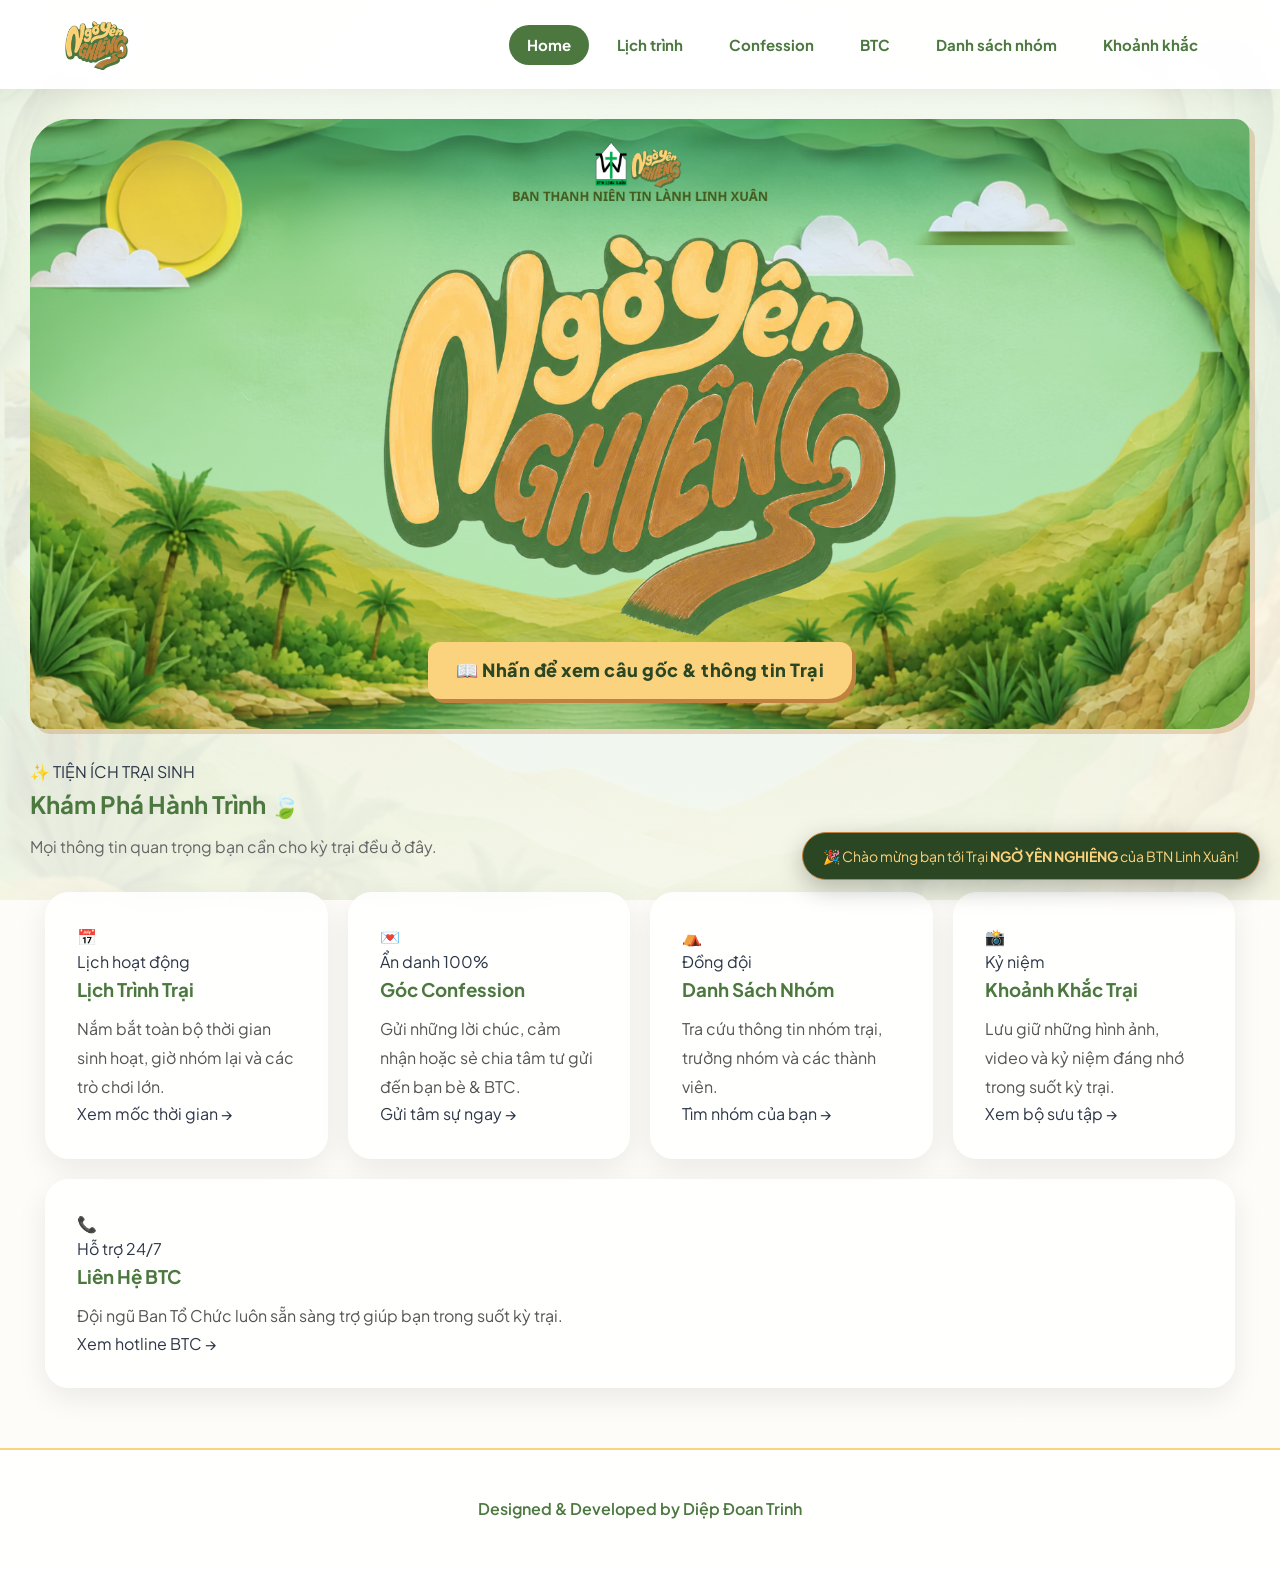
==== commit 2a7d0cd1: "Refactor countdown and update hero section layout Refactor countdown timer and welcome message layou" ====
--- a/index.html
+++ b/index.html
@@ -51,11 +51,15 @@
     <div class="sticky-countdown" id="stickyCountdown">
         <div class="countdown-live" id="countdownLive">
             <span class="countdown-label">⏳ Đếm ngược ngày khởi hành:</span>
+
             <div class="mini-timer">
-                <span id="days">00</span>d :
-                <span id="hours">00</span>h :
-                <span id="minutes">00</span>m :
-                <span id="seconds">00</span>s
+                <span class="timer-unit"><strong id="days">00</strong> ngày</span>
+                <span class="timer-sep">:</span>
+                <span class="timer-unit"><strong id="hours">00</strong> giờ</span>
+                <span class="timer-sep">:</span>
+                <span class="timer-unit"><strong id="minutes">00</strong> phút</span>
+                <span class="timer-sep">:</span>
+                <span class="timer-unit"><strong id="seconds">00</strong> giây</span>
             </div>
         </div>
 
@@ -71,52 +75,101 @@
         <div class="hero-overlay">
             <div class="bible-quote">
                 <h2>📖 Thi Thiên 62:1–2</h2>
-                <p>
-                    "Linh hồn tôi nghỉ an nơi một mình Đức Chúa Trời;<br>
-                    Sự cứu rỗi tôi từ Ngài mà đến.<br>
-                    Một mình Ngài là hòn đá tôi, sự cứu rỗi tôi,<br>
-                    Và là nơi ẩn náu cao của tôi;<br>
-                    Tôi sẽ chẳng bị rúng động nhiều."
-                </p>
-            </div>
-
+                <div class="quote-body">
+                    <p>"Linh hồn tôi nghỉ an nơi một mình Đức Chúa Trời;
+                    Sự cứu rỗi tôi từ Ngài mà đến.
+                    Một mình Ngài là hòn đá tôi, sự cứu rỗi tôi,
+                    Và là nơi ẩn náu cao của tôi;
+                    Tôi sẽ chẳng bị rúng động nhiều."</p>
+                </div>
+            </div>
+        
             <div class="hero-meta">
                 <p class="meta-item">📅 <strong>30.08.2026 – 02.09.2026</strong></p>
                 <p class="meta-item">📍 <strong>HTTL Buôn Ma Thuột</strong></p>
             </div>
-
+        
             <small class="close-hint">Nhấn lần nữa để đóng</small>
         </div>
     </section>
 
     <!-- Features Section -->
     <section class="features">
-        <h2>🍃 Bạn có thể</h2>
-        <p class="section-description">Khám phá các tiện ích dành riêng cho Trại sinh.</p>
-        
+        <div class="section-header">
+            <span class="section-badge">✨ TIỆN ÍCH TRẠI SINH</span>
+            <h2>Khám Phá Hành Trình 🍃</h2>
+            <p class="section-description">Mọi thông tin quan trọng bạn cần cho kỳ trại đều ở đây.</p>
+        </div>
+
         <div class="card-container">
-            <a href="pages/schedule.html" class="card">
-                <h2>📅</h2>
-                <h3>Lịch trình</h3>
-                <p>Xem toàn bộ lịch trình, thời gian sinh hoạt và các hoạt động trong suốt kỳ trại.</p>
-            </a>
-
-            <a href="pages/confession.html" class="card">
-                <h2>🤍</h2>
-                <h3>Confession</h3>
-                <p>Gửi lời nhắn ẩn danh để chia sẻ cảm nghĩ, động viên hoặc bày tỏ những điều bạn muốn nói.</p>
-            </a>
-
-            <a href="pages/groups.html" class="card">
-                <h2>👥</h2>
-                <h3>Danh sách nhóm</h3>
-                <p>Xem thông tin các nhóm trại, trưởng nhóm và danh sách thành viên của từng nhóm.</p>
-            </a>
-
-            <a href="pages/btc.html" class="card">
-                <h2>📞</h2>
-                <h3>Liên hệ BTC</h3>
-                <p>Xem danh sách Ban Tổ chức cùng số điện thoại để liên hệ khi cần hỗ trợ.</p>
+            <!-- Card 1: Lịch trình -->
+            <a href="pages/schedule.html" class="card card-schedule">
+                <div class="card-top">
+                    <div class="icon-wrapper">📅</div>
+                    <span class="card-tag tag-green">Lịch hoạt động</span>
+                </div>
+                <h3>Lịch Trình Trại</h3>
+                <p>Nắm bắt toàn bộ thời gian sinh hoạt, giờ nhóm lại và các trò chơi lớn.</p>
+                <div class="card-footer">
+                    <span>Xem mốc thời gian</span>
+                    <span class="arrow">→</span>
+                </div>
+            </a>
+
+            <!-- Card 2: Confession -->
+            <a href="pages/confession.html" class="card card-cfs">
+                <div class="card-top">
+                    <div class="icon-wrapper">💌</div>
+                    <span class="card-tag tag-pink">Ẩn danh 100%</span>
+                </div>
+                <h3>Góc Confession</h3>
+                <p>Gửi những lời chúc, cảm nhận hoặc sẻ chia tâm tư gửi đến bạn bè & BTC.</p>
+                <div class="card-footer">
+                    <span>Gửi tâm sự ngay</span>
+                    <span class="arrow">→</span>
+                </div>
+            </a>
+
+            <!-- Card 3: Groups -->
+            <a href="pages/groups.html" class="card card-groups">
+                <div class="card-top">
+                    <div class="icon-wrapper">⛺</div>
+                    <span class="card-tag tag-yellow">Đồng đội</span>
+                </div>
+                <h3>Danh Sách Nhóm</h3>
+                <p>Tra cứu thông tin nhóm trại, trưởng nhóm và các thành viên.</p>
+                <div class="card-footer">
+                    <span>Tìm nhóm của bạn</span>
+                    <span class="arrow">→</span>
+                </div>
+            </a>
+
+            <!-- Card 4: Khoảnh khắc (Mới thêm) -->
+            <a href="pages/gallery.html" class="card card-gallery">
+                <div class="card-top">
+                    <div class="icon-wrapper">📸</div>
+                    <span class="card-tag tag-purple">Kỷ niệm</span>
+                </div>
+                <h3>Khoảnh Khắc Trại</h3>
+                <p>Lưu giữ những hình ảnh, video và kỷ niệm đáng nhớ trong suốt kỳ trại.</p>
+                <div class="card-footer">
+                    <span>Xem bộ sưu tập</span>
+                    <span class="arrow">→</span>
+                </div>
+            </a>
+
+            <!-- Card 5: BTC -->
+            <a href="pages/btc.html" class="card card-btc">
+                <div class="card-top">
+                    <div class="icon-wrapper">📞</div>
+                    <span class="card-tag tag-orange">Hỗ trợ 24/7</span>
+                </div>
+                <h3>Liên Hệ BTC</h3>
+                <p>Đội ngũ Ban Tổ Chức luôn sẵn sàng trợ giúp bạn trong suốt kỳ trại.</p>
+                <div class="card-footer">
+                    <span>Xem hotline BTC</span>
+                    <span class="arrow">→</span>
+                </div>
             </a>
         </div>
     </section>
--- a/style.css
+++ b/style.css
@@ -1,1257 +1,1193 @@
-/* Thêm vào đầu file CSS */
-@import url('https://fonts.googleapis.com/css2?family=Plus+Jakarta+Sans:wght@400;500;600;700;800&display=swap');
-body {
-    color: #2D3748;
-    background: linear-gradient(rgba(255,255,255,.6), rgba(255,255,255,.6)),
-                url(images/background.png) center/cover fixed;
-    min-height: 100vh;
-    font-family: 'Plus Jakarta Sans', -apple-system, sans-serif;
-    line-height: 1.6;
-}
+/* ==========================================================================
+   1. IMPORTS & ROOT VARIABLES
+   ========================================================================== */
+   @import url('https://fonts.googleapis.com/css2?family=Plus+Jakarta+Sans:wght@400;500;600;700;800&display=swap');
 
-@media(max-width: 1000px) {
-    body { background-attachment: scroll; }
-}
-
-/* ===================== BODY ===================== */
-
-* {
-    margin: 0;
-    padding: 0;
-    box-sizing: border-box;
-}
-
-/* ===================== TYPOGRAPHY ===================== */
-h1 {
-    color: #4b783f;
-    text-align: center;
-    font-size: clamp(32px, 5vw, 48px);
-    font-weight: 800;
-}
-
-h2 {
-    color: #4b783f;
-    font-weight: 700;
-}
-
-p {
-    line-height: 1.8;
-}
-
-/* ===================== HEADER & NAV ===================== */
-header {
-    position: sticky;
-    top: 0;
-    z-index: 1000;
-    background: rgba(255, 255, 255, 0.9);
-    backdrop-filter: blur(15px);
-    box-shadow: 0 4px 20px rgba(0, 0, 0, 0.05);
-}
-
-nav {
-    display: flex;
-    justify-content: space-between;
-    align-items: center;
-    max-width: 1200px;
-    margin: auto;
-    padding: 12px 24px;
-}
-
-/* Menu Viên Thuốc (Modern Pill Navigation) */
-.menu {
-    display: flex;
-    align-items: center;
-    justify-content: flex-end;
-    gap: 10px;
-    flex: 1;
-}
-
-.menu-toggle {
-    display: none;
-    background: none !important;
-    border: none;
-    font-size: 28px;
-    color: var(--color-green-dark);
-    cursor: pointer;
-}
-
-.menu a {
-    color: var(--color-green-dark);
-    text-decoration: none;
-    transition: all 0.3s ease;
-    font-weight: 700;
-    font-size: 15px;
-    padding: 8px 18px;
-    border-radius: 999px;
-}
-
-.menu a:hover {
-    background: rgba(76, 120, 64, 0.1);
-    color: var(--color-green-main);
-}
-
-.menu a:hover {
-    background: rgba(76, 120, 64, 0.1);
-    color: var(--color-green-main);
-}
-
-.menu a.active {
-    background: var(--color-green-main);
-    color: white;
-}
-
-/* ===================== CARD ===================== */
-
-.card {
-    overflow: hidden;
-    position: relative;
-
-    padding: 30px;
-    border-radius: 10px;
-    border: 2px solid transparent;
-    box-shadow: 0 6px 20px rgba(0, 0, 0, 0.1);
-    flex: 1;
-    min-width: 250px;
-
-    transition:
-        transform .3s,
-        box-shadow .3s,
-        border-color .3s;
-    cursor: pointer;
-    text-decoration: none;
-    color: inherit;
-    background: rgba(255, 255, 255, .65);
-    backdrop-filter: blur(10px);
-}
-
-.card:hover {
-    transform: translateY(-8px) scale(1.02);
-    box-shadow: 0 12px 30px rgba(0, 0, 0, .15);
-    border-color: #4c7840;
-}
-
-.card:hover h3 {
-    color: green;
-}
-
-.card p {
-    color: #555;
-}
-
-.card h2 {
-    font-size: 34px;
-    line-height: 1;
-    margin-bottom: 10px;
-    transition: .3s;
-}
-
-.card h3 {
-    color: #4c7840;
-    margin-bottom: 10px;
-}
-
-/* Hiệu ứng vệt sáng (Shimmer effect) */
-.card::before, .member-card::before {
+   :root {
+       /* 3 Tông màu Concept chính */
+       --color-green-main: #4c7840;   /* Xanh lá chủ đạo */
+       --color-yellow-main: #fbd27d;  /* Vàng ấm/Nắng */
+       --color-brown-main: #bf833f;   /* Nâu đất/Gỗ */
+   
+       /* Biến hỗ trợ tương phản & Nền */
+       --color-green-dark: #2a4623;
+       --color-bg-paper: #fdfcf7;
+       --color-text-main: #2D3748;
+       --color-blue-fb: #2d6cdf;
+   
+       /* Shadow & Transition chuẩn */
+       --shadow-soft: 0 10px 30px rgba(0, 0, 0, 0.08);
+       --shadow-hover: 0 18px 40px rgba(0, 0, 0, 0.15);
+       --transition-fast: all 0.25s ease;
+       --transition-smooth: all 0.35s cubic-bezier(0.25, 1, 0.5, 1);
+   }
+   
+   /* ==========================================================================
+      2. RESET & BASE
+      ========================================================================== */
+   * {
+       margin: 0;
+       padding: 0;
+       box-sizing: border-box;
+   }
+   
+   html {
+       scroll-behavior: smooth;
+   }
+   
+   body {
+       color: var(--color-text-main);
+       background: linear-gradient(rgba(253, 252, 247, 0.85), rgba(253, 252, 247, 0.85)),
+                   url(images/background.png) center/cover fixed;
+       min-height: 100vh;
+       font-family: 'Plus Jakarta Sans', -apple-system, sans-serif;
+       line-height: 1.6;
+   }
+   
+   ::selection {
+       background: var(--color-green-main);
+       color: #ffffff;
+   }
+   
+   section {
+       margin-bottom: 30px;
+   }
+   
+   .container {
+       max-width: 1200px;
+       margin: 0 auto;
+       padding: 20px;
+   }
+   
+   /* ==========================================================================
+      3. TYPOGRAPHY & COMMON UTILITIES
+      ========================================================================== */
+   h1, h2, h3, label {
+       color: var(--color-green-main);
+   }
+   
+   h1 {
+       text-align: center;
+       font-size: clamp(32px, 5vw, 48px);
+       font-weight: 800;
+   }
+   
+   h2 {
+       font-weight: 700;
+   }
+   
+   p {
+       line-height: 1.8;
+   }
+   
+   .text-center { text-align: center; }
+   
+   .section-description, .sub-text, .gallery-subtitle {
+       color: #666;
+   }
+   
+   .section-description { margin: 10px 0 30px; }
+   .sub-text { font-size: 0.9rem; opacity: 0.8; margin-top: 5px; }
+   
+   /* Dynamic Glassmorphism Helper Class */
+   .glass {
+       background: rgba(255, 255, 255, 0.85);
+       backdrop-filter: blur(12px);
+       border: 1px solid rgba(255, 255, 255, 0.5);
+       border-radius: 20px;
+   }
+   
+   /* ==========================================================================
+      4. HEADER & NAVIGATION
+      ========================================================================== */
+   header {
+       position: sticky;
+       top: 0;
+       z-index: 1000;
+       background: rgba(255, 255, 255, 0.95);
+       backdrop-filter: blur(10px);
+       box-shadow: 0 4px 20px rgba(0, 0, 0, 0.05);
+   }
+   
+   nav {
+       display: flex;
+       justify-content: space-between;
+       align-items: center;
+       max-width: 1200px;
+       margin: auto;
+       padding: 12px 24px;
+   }
+   
+   .logo { flex-shrink: 0; }
+   
+   .logo img {
+       height: 65px;
+       width: auto;
+       display: block;
+       transition: transform 0.35s ease;
+   }
+   
+   .logo img:hover {
+       transform: rotate(-3deg) scale(1.06);
+   }
+   
+   .menu {
+       display: flex;
+       align-items: center;
+       justify-content: flex-end;
+       gap: 10px;
+       flex: 1;
+   }
+   
+   .menu a {
+       color: var(--color-green-main);
+       text-decoration: none;
+       transition: var(--transition-fast);
+       font-weight: 700;
+       font-size: 15px;
+       padding: 8px 18px;
+       border-radius: 999px;
+   }
+   
+   .menu a:hover {
+       background: rgba(76, 120, 64, 0.1);
+       color: var(--color-green-dark);
+   }
+   
+   .menu a.active {
+       background: var(--color-green-main);
+       color: #ffffff;
+   }
+   
+   .menu-toggle {
+       display: none;
+       background: transparent !important;
+       border: none !important;
+       font-size: 30px;
+       color: var(--color-green-main) !important;
+       cursor: pointer;
+       line-height: 1;
+       padding: 4px 8px !important;
+       box-shadow: none !important;
+       transform: none !important;
+   }
+   
+   /* ==========================================================================
+      5. BUTTONS, INPUTS & FORMS
+      ========================================================================== */
+   button, .call-btn, .facebook-btn, .upload-btn {
+       display: inline-flex;
+       justify-content: center;
+       align-items: center;
+       padding: 14px 28px;
+       border-radius: 12px;
+       font-weight: 700;
+       cursor: pointer;
+       border: none;
+       transition: var(--transition-fast);
+       text-decoration: none !important;
+   }
+   
+   button, .call-btn {
+       background: var(--color-green-main);
+       color: #ffffff !important;
+   }
+   
+   button:hover, .call-btn:hover {
+       background: var(--color-green-dark);
+       transform: translateY(-2px);
+       box-shadow: 0 6px 18px rgba(76, 120, 64, 0.3);
+   }
+   
+   .facebook-btn {
+       background: var(--color-blue-fb);
+       color: #ffffff !important;
+   }
+   
+   .facebook-btn:hover {
+       background: #185cbc;
+       transform: translateY(-2px);
+   }
+   
+   input, textarea, select {
+       width: 100%;
+       padding: 14px 18px;
+       margin: 10px 0 20px;
+       border: 2px solid #e2e8f0;
+       border-radius: 14px;
+       font-size: 15px;
+       font-family: inherit;
+       transition: var(--transition-fast);
+       background: rgba(255, 255, 255, 0.9);
+   }
+   
+   input:focus, textarea:focus, select:focus {
+       outline: none;
+       border-color: var(--color-green-main);
+       box-shadow: 0 0 0 4px rgba(76, 120, 64, 0.15);
+   }
+   
+   textarea {
+       resize: vertical;
+       min-height: 180px;
+   }
+   
+   .form-group {
+       margin-bottom: 20px;
+       transition: opacity 0.3s ease;
+   }
+   
+   .form-group label {
+       display: block;
+       font-weight: 600;
+       margin-bottom: 8px;
+       color: #444;
+       font-size: 0.95rem;
+   }
+   
+   .label-row {
+       display: flex;
+       justify-content: space-between;
+       align-items: center;
+   }
+   
+   .char-count {
+       font-size: 0.8rem;
+       color: #888;
+   }
+   
+   /* ==========================================================================
+      6. HERO SECTION
+      ========================================================================== */
+   .hero {
+       position: relative;
+       margin: 30px;
+       border-radius: 40px 15px 40px 15px; 
+       overflow: hidden;
+       aspect-ratio: 1774/887;
+       cursor: pointer;
+       background: url(images/banner.png) center/cover no-repeat;
+       box-shadow: 5px 5px 0px rgba(191, 131, 63, 0.3); 
+       transition: var(--transition-smooth);
+   }
+   
+   .hero:hover {
+       transform: translateY(-3px);
+       box-shadow: 8px 12px 25px rgba(0, 0, 0, 0.2);
+   }
+   
+   .hero-hint {
+       position: absolute;
+       left: 50%;
+       bottom: 30px; 
+       transform: translateX(-50%);
+       padding: 14px 28px;
+       background: var(--color-yellow-main);
+       border-radius: 12px 12px 25px 12px; 
+       color: var(--color-green-dark);
+       font-weight: 800;
+       font-size: clamp(14px, 1.8vw, 18px);
+       letter-spacing: 0.5px;
+       box-shadow: 4px 4px 0px var(--color-brown-main); 
+       transition: 0.4s ease;
+       z-index: 5;
+       white-space: nowrap;
+       animation: pulseHint 2.2s infinite;
+   }
+   
+   .hero.show .hero-hint {
+       opacity: 0;
+       transform: translateX(-50%) translateY(20px);
+       pointer-events: none;
+   }
+   
+   @keyframes pulseHint {
+       0%, 100% { 
+           transform: translateX(-50%) scale(1); 
+           box-shadow: 4px 4px 0px var(--color-brown-main);
+       }
+       50% { 
+           transform: translateX(-50%) scale(1.04); 
+           box-shadow: 6px 6px 0px rgba(191, 131, 63, 0.6);
+       }
+   }
+   
+   .hero-overlay {
+       position: absolute;
+       inset: 0;
+       display: flex;
+       flex-direction: column;
+       justify-content: center;
+       align-items: center;
+       text-align: center;
+       padding: clamp(20px, 4vw, 50px);
+       background-color: var(--color-bg-paper);
+       background-image: linear-gradient(135deg, #fdfcf7 0%, #f9edd2 100%);
+       opacity: 0;
+       visibility: hidden;
+       transform: scale(0.92);
+       transition: opacity 0.4s ease, visibility 0.4s ease, transform 0.4s cubic-bezier(0.34, 1.56, 0.64, 1);
+       z-index: 10;
+   }
+   
+   .hero.show .hero-overlay {
+       opacity: 1;
+       visibility: visible;
+       transform: scale(1);
+   }
+   
+   .bible-quote {
+       position: relative;
+       max-width: 780px;
+       margin-bottom: 25px;
+       background: #ffffff;
+       padding: 30px 35px;
+       border-radius: 24px;
+       border: 2px solid var(--color-yellow-main);
+       box-shadow: 0 10px 25px rgba(191, 131, 63, 0.1);
+   }
+   
+   .bible-quote::before {
+       content: "❝";
+       position: absolute;
+       top: -22px;
+       left: 25px;
+       font-size: 65px;
+       line-height: 1;
+       color: var(--color-brown-main);
+       font-family: Georgia, serif;
+       pointer-events: none;
+   }
+   
+   .hero-overlay h2 {
+       font-size: clamp(22px, 3.5vw, 32px);
+       margin-bottom: 18px;
+       font-weight: 800;
+   }
+   
+   .hero-overlay p {
+       color: #2c3e2e;
+       line-height: 2;
+       font-size: clamp(15px, 1.8vw, 18px);
+       font-weight: 500;
+   }
+   
+   .hero-meta {
+       display: flex;
+       gap: 20px;
+       margin-top: 5px;
+       padding: 12px 28px;
+       background: var(--color-green-main);
+       border-radius: 999px;
+       box-shadow: 0 6px 18px rgba(76, 120, 64, 0.25);
+   }
+   
+   .meta-item {
+       margin: 0 !important;
+       font-size: clamp(14px, 1.5vw, 16px) !important;
+       color: var(--color-yellow-main) !important;
+       font-weight: 600;
+   }
+   
+   .close-hint {
+       margin-top: 20px;
+       padding: 6px 16px;
+       background: rgba(191, 131, 63, 0.12);
+       border-radius: 20px;
+       color: var(--color-brown-main);
+       font-size: 13px;
+       font-style: italic;
+       font-weight: 600;
+   }
+   
+   .hero-overlay:hover .close-hint {
+       background: rgba(191, 131, 63, 0.25);
+   }
+   
+   /* ==========================================================================
+      7. CARDS & GENERAL LAYOUTS
+      ========================================================================== */
+   .card-container, .members, .groups {
+       display: flex;
+       gap: 20px;
+       flex-wrap: wrap;
+       margin: 30px 15px;
+   }
+   
+   .schedule, .page-title, .countdown {
+       margin: 30px 15px;
+   }
+   
+   .page-title {
+       background: rgba(255, 255, 255, 0.85);
+       backdrop-filter: blur(15px);
+       border: 1px solid rgba(255, 255, 255, 0.6);
+       padding: 40px;
+       border-radius: 24px;
+       text-align: center;
+       box-shadow: var(--shadow-soft);
+   }
+   
+   /* Base Card Style (Gộp nhóm Card) */
+   .card, .group-card {
+       position: relative;
+       overflow: hidden;
+       flex: 1;
+       min-width: 250px;
+       padding: 30px;
+       border-radius: 24px;
+       background: rgba(255, 255, 255, 0.82);
+       backdrop-filter: blur(12px);
+       border: 2px solid transparent;
+       box-shadow: var(--shadow-soft);
+       transition: var(--transition-smooth);
+       cursor: pointer;
+       text-decoration: none;
+       color: inherit;
+   }
+   
+   .card:hover, .group-card:hover {
+       transform: translateY(-8px);
+       border-color: var(--color-green-main);
+       box-shadow: var(--shadow-hover);
+       background: rgba(255, 255, 255, 0.98);
+   }
+   
+   /* Shimmer Effect */
+   .card::before, .member-card::before {
     content: "";
     position: absolute;
-    top: 0; left: -100%;
-    width: 100%; height: 100%;
-    background: linear-gradient(90deg, transparent, rgba(255, 255, 255, 0.4), transparent);
-    transition: left 0.6s ease;
-}
-
-.card:hover::before, .member-card:hover::before {
-    left: 100%;
-}
-
-.card:hover::before {
-    left: 100%;
-}
-
-.features {
-    animation-delay: .8s;
-    margin: 30px;
-}
-
-.features h2 {
-    text-align: left;
-}
-
-.features p {
-    text-align: left;
-}
-
-.card-container {
-    display: flex;
-    gap: 20px;
-    flex-wrap: wrap;
-}
-
-/* ===================== HERO ===================== */
-
-/* ===================== ROOT & VARIABLES ===================== */
-:root {
-    --color-green-dark: #1C4127; 
-    --color-green-main: #4c7840; 
-    --color-yellow-sun: #FFF4BC; 
-    --color-yellow-accent: #fbd178;
-    --color-brown-text: #734F36; 
-    --color-bg-paper: #FDFCEF;   
-    --color-blue-fb: #2d6cdf;
-    --shadow-soft: 0 10px 30px rgba(0, 0, 0, 0.08);
-    --shadow-hover: 0 18px 40px rgba(0, 0, 0, 0.15);
-}
-/* ===================== HERO - PAPERCUT STYLE ===================== */
-.hero {
-    position: relative;
-    margin: 30px;
-    border-radius: 40px 15px 40px 15px; 
-    overflow: hidden;
-    aspect-ratio: 1774/887;
-    cursor: pointer;
-    background: url(images/banner.png) center/cover no-repeat;
-    box-shadow: 5px 5px 0px rgba(0,0,0,0.15); 
-    transition: transform 0.3s cubic-bezier(0.25, 1, 0.5, 1), box-shadow 0.3s ease;
-}
-
-.hero:hover {
-    transform: translateY(-3px);
-    box-shadow: 8px 12px 25px rgba(0,0,0,0.2);
-}
-
-/* 1. Nút Hint */
-.hero-hint {
-    position: absolute;
-    left: 50%;
-    bottom: 30px; 
-    transform: translateX(-50%);
-    padding: 14px 28px;
-    background: var(--color-yellow-sun);
-    border-radius: 12px 12px 25px 12px; 
-    color: var(--color-brown-text);
-    font-weight: 800;
-    font-size: clamp(14px, 1.8vw, 18px);
-    letter-spacing: 0.5px;
-    box-shadow: 4px 4px 0px rgba(115, 79, 54, 0.25); 
-    transition: 0.4s ease;
-    z-index: 5;
-    white-space: nowrap;
-    animation: pulseHint 2.2s infinite;
-}
-
-.hero.show .hero-hint {
-    opacity: 0;
-    transform: translateX(-50%) translateY(20px);
-    pointer-events: none;
-}
-
-@keyframes pulseHint {
-    0%, 100% { transform: translateX(-50%) scale(1); box-shadow: 4px 4px 0px rgba(115, 79, 54, 0.25); }
-    50% { transform: translateX(-50%) scale(1.04); box-shadow: 6px 6px 0px rgba(115, 79, 54, 0.18); }
-}
-
-/* 2. Overlay & Hiệu ứng Scale mượt mà */
-.hero-overlay {
-    position: absolute;
-    inset: 0;
-    display: flex;
-    flex-direction: column;
-    justify-content: center;
-    align-items: center;
-    text-align: center;
-    padding: clamp(20px, 4vw, 50px);
-    background-color: var(--color-bg-paper);
-    background-image: linear-gradient(135deg, #fdfcef 0%, #f4ebd0 100%);
-    opacity: 0;
-    visibility: hidden;
-    transform: scale(0.92);
-    transition: opacity 0.4s ease, visibility 0.4s ease, transform 0.4s cubic-bezier(0.34, 1.56, 0.64, 1);
-    z-index: 10;
-}
-
-.hero.show .hero-overlay {
-    opacity: 1;
-    visibility: visible;
-    transform: scale(1);
-}
-
-/* 3. Khối Kinh Thánh & Dấu Ngoặc Kép */
-.bible-quote {
-    position: relative;
-    max-width: 780px;
-    margin-bottom: 25px;
-    background: #ffffff;
-    padding: 30px 35px;
-    border-radius: 24px;
-    border: 2px solid #e2d7ba;
-    box-shadow: 0 10px 25px rgba(115, 79, 54, 0.06);
-}
-
-.bible-quote::before {
-    content: "❝";
-    position: absolute;
-    top: -22px;
-    left: 25px;
-    font-size: 65px;
-    line-height: 1;
-    color: #d8c89b;
-    font-family: Georgia, serif;
-    pointer-events: none;
-}
-
-.hero-overlay h2 {
-    color: var(--color-green-dark);
-    font-size: clamp(22px, 3.5vw, 32px);
-    margin-bottom: 18px;
-    font-weight: 800;
-}
-
-.hero-overlay p {
-    color: #2c3e2e;
-    line-height: 2;
-    font-size: clamp(15px, 1.8vw, 18px);
-    font-weight: 500;
-}
-
-/* 4. Thẻ Thời gian & Địa điểm */
-.hero-meta {
-    display: flex;
-    gap: 20px;
-    margin-top: 5px;
-    padding: 12px 28px;
-    background: var(--color-green-dark);
-    border-radius: 999px;
-    box-shadow: 0 6px 18px rgba(28, 65, 39, 0.25);
-}
-
-.meta-item {
-    margin: 0 !important;
-    font-size: clamp(14px, 1.5vw, 16px) !important;
-    color: var(--color-yellow-sun) !important;
-    font-weight: 600;
-}
-
-/* 5. Gợi ý nút đóng */
-.close-hint {
-    margin-top: 20px;
-    padding: 6px 16px;
-    background: rgba(115, 79, 54, 0.08);
-    border-radius: 20px;
-    color: var(--color-brown-text);
-    font-size: 13px;
-    font-style: italic;
-    font-weight: 600;
-}
-
-.hero-overlay:hover .close-hint {
-    background: rgba(115, 79, 54, 0.15);
-}
-
-/* ===================== RESPONSIVE (MOBILE) ===================== */
-@media (max-width: 830px) {
-    .hero {
-        margin: 15px;
-        border-radius: 25px 10px 25px 10px;
-        aspect-ratio: 819/1024;
-        background-image: url(images/banner-mobile.png);
-    }
-
-    .hero-hint { padding: 10px 20px; bottom: 20px; }
-    .hero-overlay { padding: 25px 18px; }
-    .bible-quote { padding: 22px 18px; margin-bottom: 18px; }
-    .bible-quote::before { font-size: 50px; top: -18px; left: 15px; }
-    .hero-meta { flex-direction: column; gap: 8px; padding: 12px 20px; border-radius: 16px; }
-
-    .hero-overlay p {
-        line-height: 1.75;
-    }
-}
-
-/* ===================== end HERO ===================== */
-
-html {
-    scroll-behavior: smooth;
-}
-
-/* ===================== CARDS & SECTIONS ===================== */
-.page-title {
-    background: rgba(255, 255, 255, 0.8);
-    backdrop-filter: blur(15px);
-    border: 1px solid rgba(255, 255, 255, 0.6);
-    margin: 30px;
-    padding: 40px;
-    border-radius: 24px;
-    text-align: center;
-    box-shadow: var(--shadow-soft);
-}
-
-.card-container, .members, .groups {
-    display: flex;
-    gap: 20px;
-    flex-wrap: wrap;
-}
-
-.card-container, .members, .groups, .schedule, .page-title, .countdown {
-    margin: 20px 15px;
-}
-
-.card, .member-card, .group-card {
-    position: relative;
-    overflow: hidden;
-    flex: 1;
-    min-width: 260px;
-    padding: 30px;
-    border-radius: 24px;
-    background: rgba(255, 255, 255, 0.8);
-    backdrop-filter: blur(12px);
-    border: 2px solid transparent;
-    box-shadow: var(--shadow-soft);
-    transition: all 0.35s cubic-bezier(0.25, 1, 0.5, 1);
-}
-
-.card:hover, .member-card:hover, .group-card:hover {
-    transform: translateY(-8px);
-    border-color: var(--color-green-main);
-    box-shadow: var(--shadow-hover);
-    background: rgba(255, 255, 255, 0.95);
-}
-
-.schedule {
-    margin: 40px 30px;
-}
-
-.schedule h2 {
-    margin-bottom: 20px;
-}
-
-.schedule table {
-    margin-bottom: 40px;
-}
-
-.schedule table:last-child {
-    margin-bottom: 0;
-}
-
-td:first-child {
-    width: 180px;
-    font-weight: 700;
-    color: var(--color-green-main);
-}
-
-tr {
-    transition: .25s;
-}
-
-table {
-    background: white;
-    width: 100%;
-    border-collapse: separate;
-    border-spacing: 0;
-    border-radius: 20px;
-    overflow: hidden;
-    box-shadow: var(--shadow-soft);
-}
-
-th, td {
-    padding: 20px 24px;
-    border-bottom: 1px solid #edf2f7;
-}
-
-th {
-    background: var(--color-green-dark);
-    color: var(--color-yellow-sun);
-    font-size: 18px;
-    font-weight: 700;
-    text-align: left;
-}
-
-tr:nth-child(even) {
-    background: #fcfbf7;
-    /* Xen kẽ màu kem cực nhẹ */
-}
-
-tr:last-child td {
-    border-bottom: none;
-}
-
-tr:hover {
-    background: #fcfbf7;
-}
-/* ===================== FOOTER ===================== */
-footer {
-    margin-top: 60px;
-    padding: 40px 20px;
-    text-align: center;
-    color: var(--color-green-dark);
-    background: rgba(255, 255, 255, 0.85);
-    backdrop-filter: blur(15px);
-    border-top: 1px solid rgba(255,255,255,0.5);
-    font-weight: 600;
-}
-
-footer p {
-    margin: 5px 0;
-}
-
-section {
-    margin-bottom: 30px;
-}
-
-.section-description {
-    margin: 10px 0 30px;
-    color: #666;
-}
-
-/* ===================== MOBILE ===================== */
-
-@media (max-width:1000px) {
-    nav { padding: 16px 20px; }
-
-    h1 {
-        font-size: 36px;
-    }
-
-    .card {
-        min-width: 100%;
-    }
-
-    .logo {
-        flex-shrink: 0;
-    }
-
-    .menu-toggle { display: block; }
-
-
-    .menu {
-        display: none;
-        flex-direction: column;
-        position: absolute;
-        top: 100%; left: 0; right: 0;
-        background: rgba(255, 255, 255, 0.98);
-        backdrop-filter: blur(20px);
-        padding: 20px;
-        gap: 10px;
-        box-shadow: 0 15px 30px rgba(0, 0, 0, 0.1);
-    }
-
-    .menu.show { display: flex; }
-
-    .menu a {
-        width: 100%;
-        text-align: center;
-        padding: 12px;
-    }
-
-    .slider button {
-        width: 38px;
-        height: 38px;
-        font-size: 22px;
-    }
-
-    .counter {
-        font-size: 12px;
-        padding: 5px 10px;
-    }
-}
-
-.logo img {
-    height: 65px;
-    width: auto;
-    display: block;
-    transition: transform 0.35s ease;
-}
-
-.logo img:hover {
-    transform: rotate(-3deg) scale(1.06);
-}
-
-/* ===================== BTC & GROUPS ===================== */
-.member-card::before {
-    content: "";
-    position: absolute;
-    left: -100%;
     top: 0;
+    left: -150%;
     width: 100%;
     height: 100%;
-    background: linear-gradient(90deg,
-            transparent,
-            rgba(255, 255, 255, .35),
-            transparent);
-    transition: .5s;
-}
-
-.member-card:hover::before {
-    left: 100%;
-}
-
-.members,
-.groups {
-    margin: 30px;
-    display: flex;
-    gap: 20px;
-    flex-wrap: wrap;
-}
-
-.member-card,
-.group-card {
-    position: relative;
-    overflow: hidden;
-
-    flex: 1;
-    min-width: 250px;
-
-    padding: 30px;
-
-    border-radius: 22px;
-    border: solid transparent;
-
-    background: rgba(255, 255, 255, .72);
-    backdrop-filter: blur(12px);
-
-    box-shadow: 0 15px 35px rgba(0, 0, 0, .12);
-
-    transition:
-        transform .35s,
-        box-shadow .35s,
-        border-color .35s;
-}
-
-.group-card hr {
-    margin: 15px 0;
-    border: none;
-    border-top: 1px solid #ddd;
-}
-
-.group-card ul {
-    margin-left: 20px;
-    line-height: 2;
-}
-
-.group-card:hover {
-    transform: translateY(-10px);
-    border-color: #4f7941;
-    box-shadow: 0 18px 40px rgba(0, 0, 0, .18);
-}
-
-.member-card h3 {
-    margin-bottom: 10px;
-    color: #4f7941;
-}
-
-.member-card:hover {
-    border-color: #4f7941;
-    transform: translateY(-8px);
-    box-shadow: 0 12px 30px rgba(0, 0, 0, .15);
-}
-
-.member-card strong {
-    color: darkgreen;
-    font-size: 17px;
-}
-
-.member-card p {
-    margin: 10px 0;
-}
-
-.member-card p a {
-    color: #4c7840;
-    text-decoration: none;
-    font-weight: bold;
-    transition: .25s;
-}
-
-.member-card p a:hover:not(.call-btn):not(.facebook-btn) {
-    color: green;
-    text-decoration: underline;
-}
-
-.call-btn,
-.facebook-btn {
-    color: white !important;
-    text-decoration: none !important;
-}
-
-.call-btn:hover,
-.facebook-btn:hover {
-    color: white !important;
-    text-decoration: none !important;
-}
-
-.leader {
-    margin: 20px 0;
-    padding: 15px;
-    border-radius: 14px;
-    background: var(--color-green-dark);
-    color: var(--color-yellow-accent);
-    font-weight: 600;
-}
-/* ===================== CONFESSION ===================== */
-
-.confession-form {
-    max-width: 700px;
-    margin: 30px auto;
-
-    background: rgba(255, 255, 255, .7);
-    backdrop-filter: blur(12px);
-
-    padding: 30px;
-    border-radius: 20px;
-}
-
-button {
-    transition: background .3s, transform .3s;
-    background: #4f7941;
-    color: white;
-    border: none;
-    padding: 15px 30px;
-    border-radius: 8px;
-    cursor: pointer;
-}
-
-button:hover {
-    background: green;
-    transform: translateY(-2px);
-}
-
-label {
-    font-weight: bold;
-    color: #4f7941;
-}
-
-input {
-    transition: .25s;
-}
-
-input:focus, textarea:focus, select:focus {
-    outline: none;
-    border-color: var(--color-green-main);
-    box-shadow: 0 0 0 4px rgba(76, 120, 64, 0.15);
-}
-
-input, textarea, select {
-    width: 100%;
-    padding: 14px 18px;
-    margin: 10px 0 20px;
-    border: 2px solid #e2e8f0;
-    border-radius: 14px;
-    font-size: 15px;
-    font-family: inherit;
-    transition: all 0.25s ease;
-    background: rgba(255, 255, 255, 0.9);
-}
-
-textarea {
-    resize: vertical;
-    min-height: 180px;
-}
-
-.name-option {
-    display: flex;
-    gap: 25px;
-    margin: 12px 0 15px;
-}
-
-.radio-option {
-    display: flex;
-    align-items: center;
-    gap: 8px;
-    color: #4f7941;
-    font-weight: bold;
-    cursor: pointer;
-}
-
-.radio-option input {
-    width: auto;
-    margin: 0;
-}
-
-/* ===================== INTRO ===================== */
-
-.intro-screen {
-    position: fixed;
-    inset: 0;
-    display: flex;
-    justify-content: center;
-    align-items: center;
-    background: white;
-    backdrop-filter: blur(20px);
-    z-index: 9999;
-    animation: introFade 1.5s forwards;
-}
-
-.intro-content h2 {
-    font-size: 75px;
-    color: #4f7941;
-    margin-bottom: 15px;
-}
-
-.intro-content {
-    text-align: center;
-    animation: zoomText 1.5s ease;
-}
-
-@keyframes zoomText {
-
-    0% {
-        opacity: 0;
-        transform: scale(.9);
-    }
-
-    20% {
-        opacity: 1;
-        transform: scale(1);
-    }
-
-    80% {
-        opacity: 1;
-        transform: scale(1.03);
-    }
-
-    100% {
-        opacity: 0;
-        transform: scale(1.08);
-    }
-}
-
-@keyframes introFade {
-
-    0% {
-        opacity: 1;
-    }
-
-    80% {
-        opacity: 1;
-    }
-
-    100% {
-        opacity: 0;
-        visibility: hidden;
-    }
-
-}
-
-/* ===================== GALLERY ===================== */
-
-.gallery {
-    margin: 30px;
-    display: grid;
-    grid-template-columns: repeat(auto-fit, minmax(250px, 1fr));
-    gap: 20px;
-}
-
-.gallery img {
-    width: 100%;
-    height: 250px;
-    object-fit: cover;
-    border-radius: 15px;
-    transition: .3s;
-    cursor: pointer;
-    box-shadow: 0 6px 20px rgba(0, 0, 0, .1);
-}
-
-.gallery img:hover {
-    filter: brightness(1.05);
-    transform: scale(1.04);
-    box-shadow: 0 15px 30px rgba(0, 0, 0, .2);
-}
-
-.gallery-subtitle {
-
-    max-width: 650px;
-    margin: 18px auto 35px;
-    color: #666;
-    line-height: 1.8;
-
-}
-
-.gallery-info {
-
-    display: flex;
-
-    justify-content: center;
-
-    align-items: center;
-
-    gap: 20px;
-
-    flex-wrap: wrap;
-
-}
-
-.gallery-count {
-    background: #4f7941;
-    color: #fbd178;
-    padding: 14px 22px;
-    border-radius: 999px;
-    font-weight: bold;
-    box-shadow: 0 8px 20px rgba(0, 0, 0, .12);
-}
-
-/* ===================== COUNTDOWN ===================== */
-.countdown {
-    margin: 30px;
-    padding: 40px;
-    background: rgba(255, 255, 255, 0.8);
-    backdrop-filter: blur(20px);
-    border-radius: 24px;
-    text-align: center;
-    box-shadow: var(--shadow-soft);
-}
-
-.countdown h2 {
-    margin-bottom: 30px;
-}
-
-.countdown-container {
-    display: flex;
-    justify-content: center;
-    gap: 20px;
-    flex-wrap: wrap;
-    margin-top: 25px;
-}
-
-.time-box {
-    width: 120px;
-    padding: 20px;
-    background: var(--color-green-dark);
-    color: var(--color-yellow-accent);
-    border-radius: 20px;
-    box-shadow: 0 8px 20px rgba(0, 0, 0, 0.12);
-    transition: transform 0.3s ease;
-}
-
-.time-box:hover {
-    transform: translateY(-5px);
-}
-
-.time-box span {
-    display: block;
-    font-size: 42px;
-    font-weight: 800;
-    line-height: 1;
-}
-
-.time-box p {
-    margin-top: 8px;
-    font-size: 14px;
-    font-weight: 600;
-}
-
-/* ===================== MEMBER BUTTONS ===================== */
-
-/* ===================== BUTTONS & INPUTS ===================== */
-button, .call-btn, .facebook-btn {
-    display: inline-flex;
-    justify-content: center;
-    align-items: center;
-    padding: 14px 28px;
-    border-radius: 12px;
-    font-weight: 700;
-    cursor: pointer;
-    border: none;
-    transition: all 0.3s ease;
-    text-decoration: none !important;
-}
-
-button, .call-btn {
-    background: var(--color-green-main);
-    color: white !important;
-}
-
-button:hover, .call-btn:hover {
-    background: var(--color-green-dark);
-    transform: translateY(-2px);
-    box-shadow: 0 6px 18px rgba(28, 65, 39, 0.25);
-}
-
-.member-buttons {
-    display: flex;
-    flex-direction: column;
-    gap: 12px;
-    margin-top: 20px;
-}
-
-.member-buttons a {
-
-    display: flex;
-    justify-content: center;
-    align-items: center;
-
-    padding: 12px;
-
-    border-radius: 10px;
-
-    color: white;
-
-    text-decoration: none;
-
-    font-weight: bold;
-
-    transition: .3s;
-
-}
-
-.member-buttons a:hover {
-
-    color: white;
-    text-decoration: none;
-
-}
-
-.member-buttons a:active {
-
-    transform: scale(.97);
-
-}
-
-.call-btn {
-    background: darkblue;
-}
-
-.call-btn:hover {
-
-    background: #4c7840;
-    transform: translateY(-2px);
-
-}
-
-.facebook-btn {
-    background: var(--color-blue-fb);
-    color: white !important;
-}
-
-.facebook-btn:hover {
-    background: #185cbc;
-    transform: translateY(-2px);
-}
-
-::selection {
-    background: var(--color-green-main);
-    color: white;
-}
-
-.upload-section {
-
-    text-align: center;
-
-    margin: 40px 0;
-
-}
-
-/* ===================== FEED ===================== */
-
-.feed {
-    max-width: 800px;
-    width: 100%;
-    margin: 40px auto;
-    padding: 0 20px;
-}
-
-.post {
-    background: white;
-    border-radius: 18px;
-    overflow: hidden;
-    margin-bottom: 30px;
-    box-shadow: 0 8px 25px rgba(0, 0, 0, .08);
-}
-
-.post-header {
-    padding: 18px 20px;
-    font-weight: bold;
-    color: #4f7941;
-}
-
-.post-image {
-    width: 100%;
-    height: auto;
-    display: block;
-}
-
-.post-caption {
-    padding: 18px 20px 8px;
-    line-height: 1.7;
-}
-
-.post-time {
-    padding: 0 20px 20px;
-    color: #888;
-    font-size: 14px;
-}
-
-.slider {
-    position: relative;
-    background: #000;
-}
-
-.slider-image {
-    width: 100%;
-    height: auto;
-    display: block;
-    transition: .3s;
-}
-
-.slider button {
-    position: absolute;
-    top: 50%;
-    transform: translateY(-50%);
-
-    width: 45px;
-    height: 45px;
-
-    display: flex;
-    justify-content: center;
-    align-items: center;
-
-    border: none;
-    border-radius: 50%;
-
-    background: rgba(0, 0, 0, .45);
-
-    color: white;
-
-    font-size: 28px;
-    line-height: 1;
-
-    cursor: pointer;
-
-    z-index: 10;
-}
-
-.slider button:hover {
-    background: rgba(0, 0, 0, .7);
-}
-
-.slider button:active {
-    transform: translateY(-50%) scale(.92);
-}
-
-.prev {
-    left: 15px;
-}
-
-.next {
-    right: 15px;
-}
-
-.counter {
-    position: absolute;
-    bottom: 15px;
-    right: 15px;
-
-    background: rgba(0, 0, 0, .55);
-    color: white;
-
-    padding: 6px 12px;
-    border-radius: 20px;
-
-    font-size: 14px;
-    font-weight: bold;
-}
-
-.fade-up {
-    opacity: 0;
-    transform: translateY(20px);
-    animation: fadeUp .8s forwards;
-}
-
-@keyframes fadeUp {
-
-    from {
-        opacity: 0;
-        transform: translateY(25px);
-    }
-
-    to {
-        opacity: 1;
-        transform: translateY(0);
-    }
-}
-
-/* ===================== STICKY FLOATING COUNTDOWN ===================== */
-.sticky-countdown {
-    position: fixed;
-    bottom: 20px;
-    right: 20px;
-    z-index: 9999;
-    background: rgba(28, 65, 39, 0.92); /* Màu xanh lá đậm theme trại */
-    backdrop-filter: blur(12px);
-    color: #FFF4BC; /* Vàng nắng */
-    padding: 12px 20px;
-    border-radius: 50px;
-    box-shadow: 0 8px 25px rgba(0, 0, 0, 0.25);
-    border: 1.5px solid rgba(255, 244, 188, 0.3);
-    display: flex;
-    align-items: center;
-    gap: 12px;
-    font-size: 14px;
-    transition: all 0.3s cubic-bezier(0.25, 1, 0.5, 1);
-}
-
-.sticky-countdown.minimized {
-    transform: translateY(120%); /* Trượt xuống ẩn đi khi bấm nút close */
-    opacity: 0;
-    pointer-events: none;
-}
-
-.countdown-live {
-    display: flex;
-    align-items: center;
-    gap: 10px;
-    font-weight: 600;
-}
-
-.mini-timer {
-    background: rgba(255, 255, 255, 0.15);
-    padding: 4px 12px;
-    border-radius: 20px;
-    font-family: monospace;
-    font-size: 15px;
-    font-weight: 700;
-    color: #ffffff;
-    letter-spacing: 0.5px;
-}
-
-.close-countdown-btn {
-    background: transparent !important;
-    border: none !important;
-    color: rgba(255, 255, 255, 0.6) !important;
-    font-size: 14px !important;
-    padding: 0 !important;
-    cursor: pointer;
-    line-height: 1;
-    margin-left: 5px;
-}
-
-.close-countdown-btn:hover {
-    color: #ffffff !important;
-    transform: none !important;
-    box-shadow: none !important;
-}
-
-.welcome-message {
-    font-weight: 700;
-    color: #FFF4BC;
-    font-size: 14px;
-    text-align: center;
-}
-
-/* Tối ưu riêng trên giao diện Điện Thoại */
-@media (max-width: 768px) {
-    .sticky-countdown {
-        bottom: 15px;
-        left: 15px;
-        right: 15px;
-        justify-content: center;
-        border-radius: 20px;
-        padding: 10px 15px;
-    }
-    
-    .countdown-live {
-        flex-direction: column;
-        gap: 4px;
-    }
-    
-    .countdown-label {
-        font-size: 12px;
-    }
-}
+    background: linear-gradient(
+        90deg, 
+        transparent 0%, 
+        rgba(251, 210, 125, 0.45) 50%, 
+        transparent 100%
+    );
+    transition: left 0.75s ease-in-out;
+    pointer-events: none; /* Tránh cản trở click vào nút bên trong */
+    z-index: 2;
+   }
+   
+   .card:hover::before, .member-card:hover::before {
+       left: 150%;
+   }
+   
+   .card h2 { font-size: 34px; line-height: 1; margin-bottom: 10px; }
+   .card h3, .member-card h3 { margin-bottom: 10px; }
+   .card p { color: #555; }
+   
+   .features {
+       animation-delay: .8s;
+       margin: 30px;
+   }
+   
+   .features h2, .features p { text-align: left; }
+   
+   /* ==========================================================================
+      8. BAN THÀNH TRẠI (BTC GRID LAYOUT)
+      ========================================================================== */
+   .btc-grid {
+       display: grid;
+       grid-template-columns: repeat(auto-fit, minmax(280px, 1fr));
+       gap: 25px;
+       max-width: 1200px;
+       margin: 30px auto !important;
+       padding: 0 15px;
+   }
+   
+   .member-card {
+       display: flex;
+       flex-direction: column;
+       align-items: center;
+       text-align: center;
+       padding: 30px 20px 25px;
+       border-radius: 24px;
+       background: rgba(255, 255, 255, 0.88);
+       backdrop-filter: blur(12px);
+       border: 2px solid rgba(251, 210, 125, 0.3);
+       position: relative;
+       transition: var(--transition-smooth);
+       overflow: hidden;
+   }
+   
+   .member-card.highlight-card {
+       border-color: var(--color-yellow-main);
+       background: linear-gradient(180deg, #ffffff 0%, #fdfbf2 100%);
+       box-shadow: 0 12px 30px rgba(191, 131, 63, 0.15);
+   }
+   
+   .member-card:hover {
+       transform: translateY(-8px);
+       border-color: var(--color-green-main);
+       box-shadow: 0 16px 35px rgba(76, 120, 64, 0.18);
+   }
+   
+   .role-badge {
+       padding: 6px 16px;
+       background: var(--color-green-main);
+       color: var(--color-yellow-main);
+       font-size: 13px;
+       font-weight: 800;
+       border-radius: 20px;
+       margin-bottom: 15px;
+       letter-spacing: 0.5px;
+       box-shadow: 0 4px 10px rgba(76, 120, 64, 0.2);
+   }
+   
+   .role-badge.sub {
+       background: rgba(76, 120, 64, 0.1);
+       color: var(--color-green-dark);
+       box-shadow: none;
+   }
+   
+   .member-avatar {
+       width: 70px;
+       height: 70px;
+       border-radius: 50%;
+       background: var(--color-green-main);
+       color: var(--color-yellow-main);
+       font-size: 28px;
+       font-weight: 800;
+       display: flex;
+       align-items: center;
+       justify-content: center;
+       margin-bottom: 15px;
+       border: 3px solid var(--color-yellow-main);
+       box-shadow: 0 6px 15px rgba(0, 0, 0, 0.1);
+   }
+   
+   .member-card h3 {
+       font-size: 20px;
+       font-weight: 800;
+       color: var(--color-green-dark);
+       margin-bottom: 20px;
+   }
+   
+   .member-buttons {
+       display: flex;
+       gap: 10px;
+       width: 100%;
+       margin-top: auto;
+   }
+   
+   .member-buttons a {
+       flex: 1;
+       padding: 10px 12px !important;
+       font-size: 13px !important;
+       border-radius: 12px !important;
+       white-space: nowrap;
+   }
+   
+   /* ==========================================================================
+      9. DANH SÁCH NHÓM & SEARCH
+      ========================================================================== */
+   .search-box {
+       position: relative;
+       max-width: 500px;
+       margin: 20px auto 0;
+   }
+   
+   .search-box input {
+       width: 100%;
+       padding: 12px 20px 12px 45px;
+       border-radius: 25px;
+       border: 1px solid rgba(255, 255, 255, 0.3);
+       background: rgba(255, 255, 255, 0.8);
+       backdrop-filter: blur(10px);
+       font-size: 0.95rem;
+   }
+   
+   .search-box input:focus {
+       background: #fff;
+       box-shadow: 0 4px 15px rgba(0, 0, 0, 0.1);
+   }
+   
+   .search-icon {
+       position: absolute;
+       left: 15px;
+       top: 50%;
+       transform: translateY(-50%);
+       opacity: 0.6;
+   }
+   
+   .groups-grid {
+       display: grid;
+       grid-template-columns: repeat(auto-fill, minmax(320px, 1fr));
+       gap: 25px;
+       margin-top: 30px;
+   }
+   
+   .card-header {
+       display: flex;
+       justify-content: space-between;
+       align-items: center;
+       margin-bottom: 16px;
+   }
+   
+   .group-badge {
+       display: inline-flex;
+       align-items: center;
+       gap: 6px;
+       padding: 6px 14px;
+       border-radius: 20px;
+       font-weight: 700;
+       font-size: 0.9rem;
+   }
+   
+   .badge-green { background: #e6f4ea; color: #137333; }
+   .badge-orange { background: #feefe3; color: #b06000; }
+   
+   .group-badge .dot {
+       width: 8px;
+       height: 8px;
+       border-radius: 50%;
+       background-color: currentColor;
+   }
+   
+   .member-count { font-size: 0.85rem; color: #666; font-weight: 600; }
+   
+   .leader-box {
+       display: flex;
+       align-items: center;
+       gap: 12px;
+       background: linear-gradient(135deg, #fff6d6 0%, #fff0b3 100%);
+       padding: 12px 16px;
+       border-radius: 12px;
+       margin-bottom: 20px;
+   }
+   
+   .leader-box .crown { font-size: 1.6rem; }
+   .leader-info { display: flex; flex-direction: column; }
+   .leader-info .role { font-size: 0.75rem; text-transform: uppercase; letter-spacing: 0.5px; color: #8a6d3b; font-weight: 700; }
+   .leader-info .name { color: #4a3800; font-size: 1rem; }
+   
+   .members-section h4 {
+       font-size: 0.85rem;
+       color: #777;
+       text-transform: uppercase;
+       margin-bottom: 10px;
+       letter-spacing: 0.5px;
+   }
+   
+   .members-chips { display: flex; flex-wrap: wrap; gap: 8px; }
+   
+   .chip {
+       background: rgba(0, 0, 0, 0.04);
+       padding: 6px 12px;
+       border-radius: 12px;
+       font-size: 0.88rem;
+       color: #333;
+       transition: background 0.2s ease;
+   }
+   
+   .chip:hover { background: rgba(0, 0, 0, 0.08); }
+   
+   /* ==========================================================================
+      10. SCHEDULE TABLE
+      ========================================================================== */
+   .schedule { margin: 40px 30px; }
+   .schedule h2 { margin-bottom: 20px; }
+   
+   .schedule table {
+       margin-bottom: 40px;
+       background: #ffffff;
+       width: 100%;
+       border-collapse: separate;
+       border-spacing: 0;
+       border-radius: 20px;
+       overflow: hidden;
+       box-shadow: var(--shadow-soft);
+   }
+   
+   .schedule table:last-child { margin-bottom: 0; }
+   
+   th, td {
+       padding: 20px 24px;
+       border-bottom: 1px solid #edf2f7;
+   }
+   
+   th {
+       background: var(--color-green-main);
+       color: var(--color-yellow-main);
+       font-size: 18px;
+       font-weight: 700;
+       text-align: left;
+   }
+   
+   td:first-child {
+       width: 180px;
+       font-weight: 700;
+       color: var(--color-green-main);
+   }
+   
+   tr { transition: var(--transition-fast); }
+   tr:nth-child(even) { background: #fdfbf7; }
+   tr:last-child td { border-bottom: none; }
+   tr:hover { background: rgba(251, 210, 125, 0.15); }
+   
+   /* ==========================================================================
+      11. COUNTDOWN & STICKY TIMER
+      ========================================================================== */
+   .countdown {
+       padding: 40px;
+       background: rgba(255, 255, 255, 0.85);
+       backdrop-filter: blur(20px);
+       border-radius: 24px;
+       text-align: center;
+       box-shadow: var(--shadow-soft);
+   }
+   
+   .countdown h2 { margin-bottom: 30px; }
+   
+   .countdown-container {
+       display: flex;
+       justify-content: center;
+       gap: 20px;
+       flex-wrap: wrap;
+       margin-top: 25px;
+   }
+   
+   .time-box {
+       width: 120px;
+       padding: 20px;
+       background: var(--color-green-main);
+       color: var(--color-yellow-main);
+       border-radius: 20px;
+       box-shadow: 0 8px 20px rgba(0, 0, 0, 0.1);
+       transition: transform 0.3s ease;
+   }
+   
+   .time-box:hover { transform: translateY(-5px); }
+   
+   .time-box span {
+       display: block;
+       font-size: 42px;
+       font-weight: 800;
+       line-height: 1;
+   }
+   
+   .time-box p {
+       margin-top: 8px;
+       font-size: 14px;
+       font-weight: 600;
+   }
+   
+   .sticky-countdown {
+       position: fixed;
+       bottom: 20px;
+       right: 20px;
+       z-index: 9999;
+       background: var(--color-green-dark);
+       backdrop-filter: blur(12px);
+       color: var(--color-yellow-main);
+       padding: 12px 20px;
+       border-radius: 50px;
+       box-shadow: 0 8px 25px rgba(0, 0, 0, 0.25);
+       border: 1.5px solid var(--color-brown-main);
+       display: flex;
+       align-items: center;
+       gap: 12px;
+       font-size: 14px;
+       transition: var(--transition-smooth);
+   }
+   
+   .sticky-countdown.minimized {
+       transform: translateY(120%);
+       opacity: 0;
+       pointer-events: none;
+   }
+   
+   .countdown-live {
+       display: flex;
+       align-items: center;
+       gap: 10px;
+       font-weight: 600;
+   }
+   
+   .mini-timer {
+       background: rgba(255, 255, 255, 0.15);
+       padding: 4px 12px;
+       border-radius: 20px;
+       font-family: monospace;
+       font-size: 15px;
+       font-weight: 700;
+       color: #ffffff;
+       letter-spacing: 0.5px;
+   }
+   
+   .close-countdown-btn {
+       background: transparent !important;
+       border: none !important;
+       color: rgba(255, 255, 255, 0.6) !important;
+       font-size: 14px !important;
+       padding: 0 !important;
+       cursor: pointer;
+       line-height: 1;
+       margin-left: 5px;
+   }
+   
+   .close-countdown-btn:hover {
+       color: #ffffff !important;
+       transform: none !important;
+       box-shadow: none !important;
+   }
+   
+   /* ==========================================================================
+      12. TRANG KHOẢNH KHẮC (MASONRY FEED & SLIDER)
+      ========================================================================== */
+   .gallery-hero {
+       padding: 25px;
+       margin-bottom: 30px;
+       display: flex;
+       justify-content: space-between;
+       align-items: center;
+       gap: 20px;
+   }
+   
+   .gallery-count {
+       display: inline-block;
+       background: #e7f5ff;
+       color: #1c7ed6;
+       padding: 6px 14px;
+       border-radius: 20px;
+       font-size: 0.85rem;
+       margin-top: 5px;
+   }
+   
+   .upload-cta-card {
+       background: linear-gradient(135deg, #ff9a9e 0%, #fecfef 99%);
+       border-radius: 16px;
+       padding: 18px 22px;
+       display: flex;
+       align-items: center;
+       gap: 15px;
+       color: #4a1525;
+       box-shadow: 0 8px 20px rgba(255, 154, 158, 0.3);
+   }
+   
+   .cta-icon { font-size: 2rem; }
+   .cta-content h3 { font-size: 1.05rem; margin-bottom: 2px; }
+   .cta-content p { font-size: 0.8rem; opacity: 0.85; }
+   
+   .upload-btn {
+       background: #fff;
+       color: #ff4757;
+       border-radius: 25px;
+       white-space: nowrap;
+   }
+   
+   .upload-btn:hover {
+       transform: scale(1.05);
+       box-shadow: 0 4px 12px rgba(0,0,0,0.15);
+   }
+   
+   /* --- MASONRY GRID chuẩn Pinterest cho bài đăng --- */
+   .posts-grid {
+       column-count: 3;
+       column-gap: 20px;
+       width: 100%;
+   }
+   
+   .post-card {
+       background: #ffffff;
+       border-radius: 20px;
+       overflow: hidden;
+       border: 1px solid rgba(0, 0, 0, 0.06);
+       box-shadow: 0 10px 30px rgba(0,0,0,0.05);
+       display: block; /* Sử dụng block để ôm nội dung vừa vặn */
+       break-inside: avoid;
+       margin-bottom: 20px;
+       transition: transform 0.3s ease;
+   }
+   
+   .post-card:hover { transform: translateY(-4px); }
+   
+   .post-card-header {
+       display: flex;
+       align-items: center;
+       gap: 12px;
+       padding: 15px 18px;
+   }
+   
+   .user-avatar {
+       width: 40px;
+       height: 40px;
+       background: #f0f2f5;
+       border-radius: 50%;
+       display: flex;
+       align-items: center;
+       justify-content: center;
+       font-size: 1.2rem;
+   }
+   
+   .user-info { display: flex; flex-direction: column; }
+   .user-name { font-size: 0.95rem; color: #222; }
+   .post-time { font-size: 0.75rem; color: #888; }
+   
+   /* Media & Slider chuẩn (Tự co giãn theo tỉ lệ ảnh gốc) */
+   .post-media {
+       position: relative;
+       width: 100%;
+       height: auto !important;
+       aspect-ratio: auto !important;
+       background: transparent;
+       overflow: hidden;
+   }
+   
+   .post-image, .slider-image {
+       width: 100%;
+       height: auto;
+       display: block;
+       object-fit: cover;
+       cursor: zoom-in;
+       transition: var(--transition-fast);
+   }
+   
+   .slider-btn {
+       position: absolute;
+       top: 50%;
+       transform: translateY(-50%);
+       background: rgba(0, 0, 0, 0.5);
+       color: white;
+       border: none;
+       width: 35px;
+       height: 35px;
+       border-radius: 50%;
+       font-size: 1.2rem;
+       cursor: pointer;
+       backdrop-filter: blur(4px);
+       transition: background 0.2s ease;
+   }
+   
+   .slider-btn:hover { background: rgba(0, 0, 0, 0.8); }
+   .slider-btn.prev { left: 10px; }
+   .slider-btn.next { right: 10px; }
+   
+   .slider-counter {
+       position: absolute;
+       top: 12px;
+       right: 12px;
+       background: rgba(0, 0, 0, 0.6);
+       color: #fff;
+       padding: 4px 10px;
+       border-radius: 12px;
+       font-size: 0.75rem;
+       backdrop-filter: blur(4px);
+   }
+   
+   .post-card-body {
+       padding: 12px 18px;
+       height: auto !important;
+   }
+   
+   .post-caption {
+       font-size: 0.92rem;
+       color: #333;
+       line-height: 1.5;
+       word-break: break-word;
+   }
+   
+   .post-card-footer {
+       padding: 0 18px 15px 18px;
+   }
+   
+   .like-btn {
+       background: #f8f9fa;
+       border: none;
+       padding: 8px 16px;
+       border-radius: 20px;
+       cursor: pointer;
+       font-weight: 600;
+       font-size: 0.85rem;
+       color: #555;
+       display: inline-flex;
+       align-items: center;
+       gap: 6px;
+       transition: all 0.2s ease;
+   }
+   
+   .like-btn:hover, .like-btn.liked { background: #ffeef0; color: #ff4757; }
+   
+   /* Modal Phóng to ảnh (Lightbox) */
+   .image-modal {
+       display: none;
+       position: fixed;
+       z-index: 9999;
+       top: 0; left: 0;
+       width: 100%; height: 100%;
+       background: rgba(0, 0, 0, 0.85);
+       backdrop-filter: blur(8px);
+       justify-content: center;
+       align-items: center;
+   }
+   
+   .modal-content {
+       max-width: 90%;
+       max-height: 90vh;
+       border-radius: 12px;
+       object-fit: contain;
+   }
+   
+   .close-modal {
+       position: absolute;
+       top: 20px; right: 30px;
+       color: #fff;
+       font-size: 40px;
+       font-weight: bold;
+       cursor: pointer;
+   }
+   
+   /* ==========================================================================
+      13. CONFESSION & INTRO ANIMATIONS
+      ========================================================================== */
+   .cfs-layout {
+       display: grid;
+       grid-template-columns: 1.2fr 0.8fr;
+       gap: 30px;
+       margin-top: 30px;
+   }
+   
+   .confession-form {
+       background: rgba(255, 255, 255, 0.85);
+       backdrop-filter: blur(12px);
+       border-radius: 20px;
+       padding: 30px;
+       border: 1px solid rgba(255, 255, 255, 0.5);
+       box-shadow: 0 8px 32px 0 rgba(31, 38, 135, 0.08);
+   }
+   
+   .confession-form h2 {
+       font-size: 1.4rem;
+       margin-bottom: 20px;
+       color: #333;
+   }
+   
+   .intro-screen {
+       position: fixed;
+       inset: 0;
+       display: flex;
+       justify-content: center;
+       align-items: center;
+       background: #ffffff;
+       backdrop-filter: blur(20px);
+       z-index: 9999;
+       animation: introFade 1.5s forwards;
+   }
+   
+   .intro-content {
+       text-align: center;
+       animation: zoomText 1.5s ease;
+   }
+   
+   .intro-content h2 {
+       font-size: 75px;
+       color: var(--color-green-main);
+       margin-bottom: 15px;
+   }
+   
+   @keyframes zoomText {
+       0% { opacity: 0; transform: scale(0.9); }
+       20% { opacity: 1; transform: scale(1); }
+       80% { opacity: 1; transform: scale(1.03); }
+       100% { opacity: 0; transform: scale(1.08); }
+   }
+   
+   @keyframes introFade {
+       0%, 80% { opacity: 1; }
+       100% { opacity: 0; visibility: hidden; }
+   }
+   
+   /* ==========================================================================
+      14. FOOTER
+      ========================================================================== */
+   footer {
+       margin-top: 60px;
+       padding: 40px 20px;
+       text-align: center;
+       color: var(--color-green-main);
+       background: rgba(255, 255, 255, 0.85);
+       backdrop-filter: blur(15px);
+       border-top: 2px solid var(--color-yellow-main);
+       font-weight: 600;
+   }
+   
+   footer p { margin: 5px 0; }
+   
+   /* ==========================================================================
+      15. RESPONSIVE MEDIA QUERIES
+      ========================================================================== */
+   @media (max-width: 1024px) {
+       .posts-grid { column-count: 2; }
+   }
+   
+   @media (max-width: 1000px) {
+       body { background-attachment: scroll; }
+       nav { padding: 16px 20px; }
+       h1 { font-size: 36px; }
+       .card { min-width: 100%; }
+   
+       .menu-toggle { display: block !important; }
+   
+       .menu {
+           display: none;
+           flex-direction: column;
+           position: absolute;
+           top: 100%; left: 0; right: 0;
+           background: rgba(255, 255, 255, 0.98);
+           backdrop-filter: blur(20px);
+           padding: 20px;
+           gap: 10px;
+           box-shadow: 0 15px 30px rgba(0, 0, 0, 0.1);
+       }
+   
+       .menu.show { display: flex; }
+       .menu a { width: 100%; text-align: center; padding: 12px; }
+   }
+   
+   @media (max-width: 850px) {
+       .cfs-layout { grid-template-columns: 1fr; }
+   }
+   
+   @media (max-width: 830px) {
+       .hero {
+           margin: 15px;
+           border-radius: 25px 10px 25px 10px;
+           aspect-ratio: 819/1024;
+           background-image: url(images/banner-mobile.png);
+       }
+   
+       .hero-hint { padding: 10px 20px; bottom: 20px; }
+       .hero-overlay { padding: 25px 18px; }
+       .hero-overlay p { line-height: 1.75; }
+       .bible-quote { padding: 22px 18px; margin-bottom: 18px; }
+       .bible-quote::before { font-size: 50px; top: -18px; left: 15px; }
+   
+       .hero-meta {
+           flex-direction: column;
+           gap: 8px;
+           padding: 12px 20px;
+           border-radius: 16px;
+       }
+   }
+   
+   @media (max-width: 768px) {
+       .gallery-hero { flex-direction: column; align-items: stretch; }
+       .sticky-countdown {
+           bottom: 15px; left: 15px; right: 15px;
+           justify-content: center;
+           border-radius: 20px;
+           padding: 10px 15px;
+       }
+   
+       .countdown-live { flex-direction: column; gap: 4px; }
+       .countdown-label { font-size: 12px; }
+   }
+   
+   @media (max-width: 600px) {
+       .btc-grid { grid-template-columns: 1fr; }
+       .posts-grid { column-count: 1; }
+   }
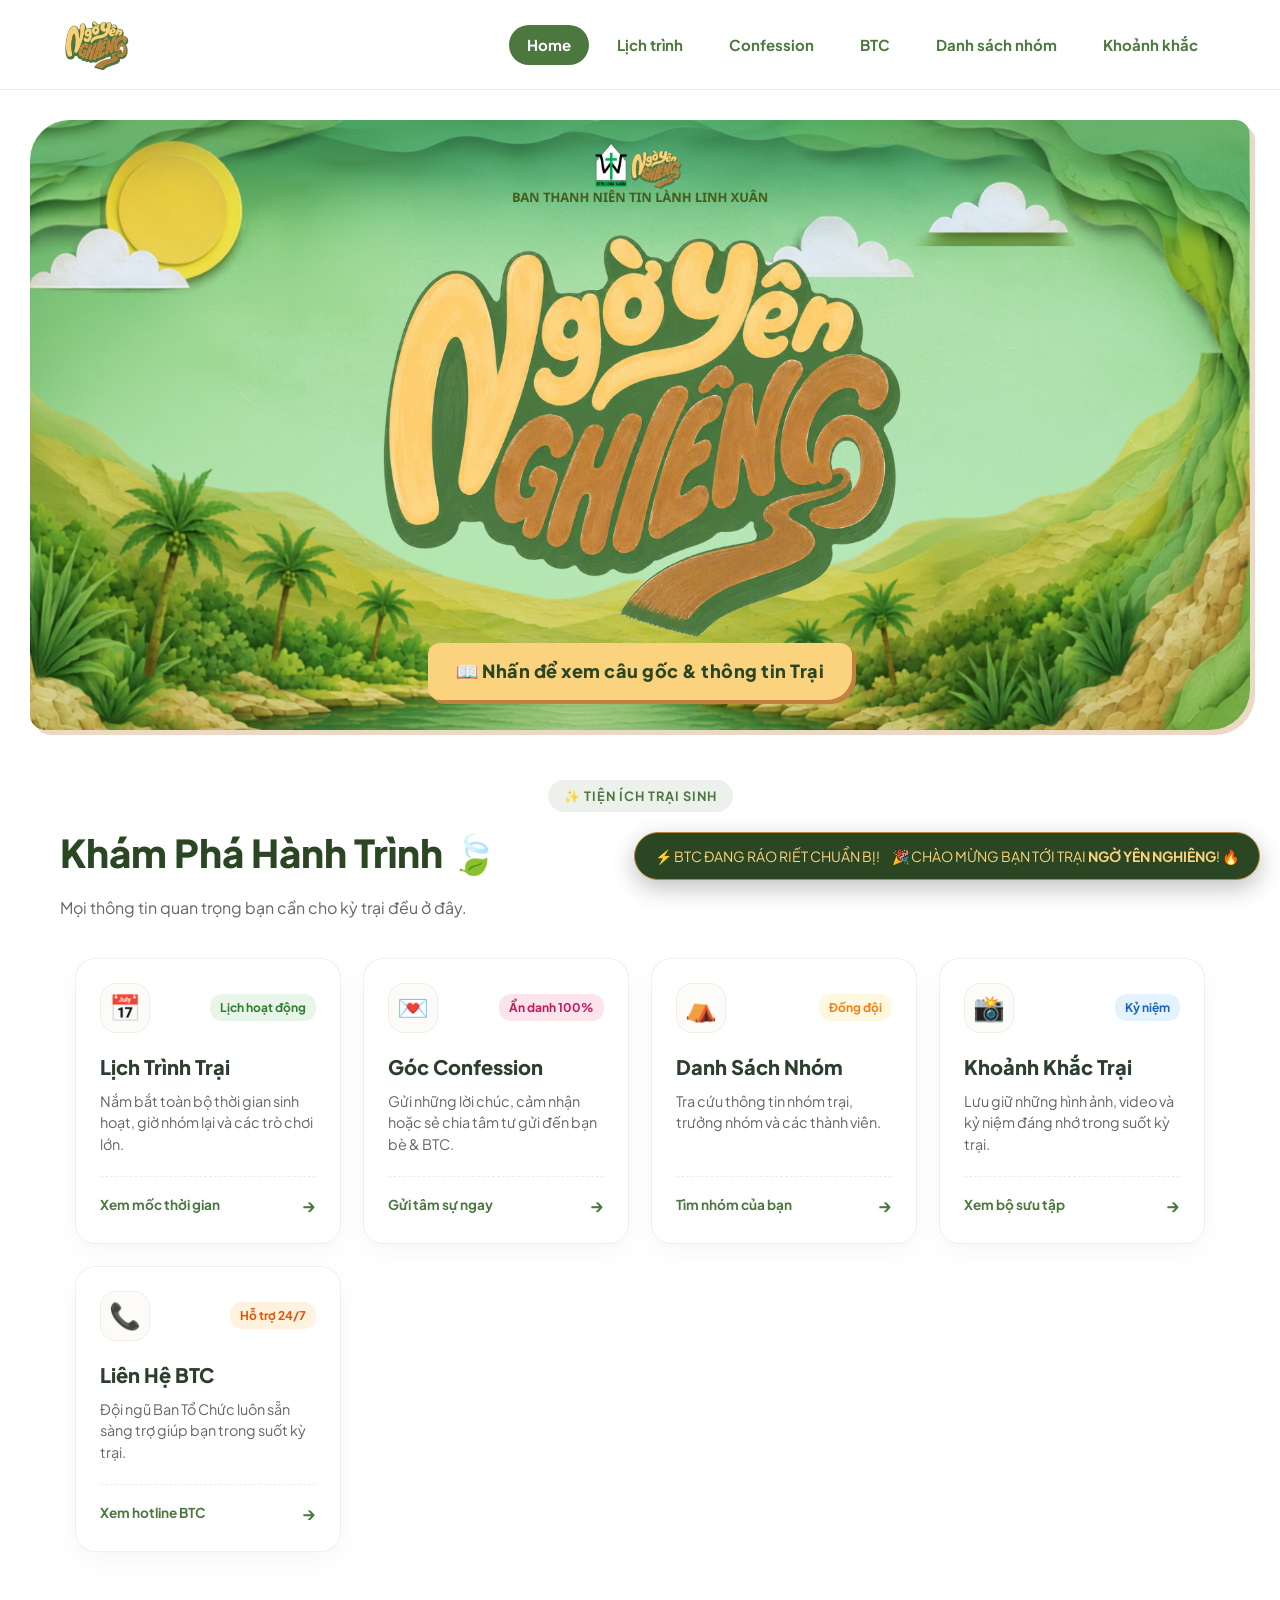
==== commit 0122fed7: "Refactor index.html for countdown and announcements Updated theme color and modified welcome message" ====
--- a/index.html
+++ b/index.html
@@ -11,7 +11,7 @@
     <link rel="apple-touch-icon" href="images/icon.png">
     <link rel="manifest" href="manifest.json">
 
-    <meta name="theme-color" content="#123b8d">
+    <meta name="theme-color" content="#4c7840">
     <meta name="apple-mobile-web-app-capable" content="yes">
     <meta name="apple-mobile-web-app-status-bar-style" content="black-translucent">
     <meta name="apple-mobile-web-app-title" content="BTN LX">
@@ -21,13 +21,24 @@
     <!-- Intro Screen cho PWA / Mobile -->
     <div class="intro-screen">
         <div class="intro-content">
-            <h2>👋 Xin chào</h2>
-            <h2>Trại sinh!</h2>
+            <span class="intro-emoji">🔥⛺🎉</span>
+            <h2>CHÀO MỪNG TRẠI SINH!</h2>
+            <p class="intro-sub">Sẵn sàng bùng nổ cùng <strong>NGỜ YÊN NGHIÊNG</strong> chưa?</p>
         </div>
     </div>
 
     <!-- Navigation Bar -->
     <header>
+        <!-- Live Announcement Bar (Thông báo timeline theo thời gian thực) -->
+        <div class="announcement-bar" id="announcementBar" style="display: none;">
+            <div class="announcement-content">
+                <span class="badge-live">LIVE</span>
+                <div class="ticker-wrapper">
+                    <span class="ticker-text" id="announcementText">Đang cập nhật lịch trình...</span>
+                </div>
+            </div>
+        </div>
+
         <nav>
             <div class="logo">
                 <a href="index.html">
@@ -47,27 +58,6 @@
         </nav>
     </header>
 
-    <!-- Floating Countdown Widget -->
-    <div class="sticky-countdown" id="stickyCountdown">
-        <div class="countdown-live" id="countdownLive">
-            <span class="countdown-label">⏳ Đếm ngược ngày khởi hành:</span>
-
-            <div class="mini-timer">
-                <span class="timer-unit"><strong id="days">00</strong> ngày</span>
-                <span class="timer-sep">:</span>
-                <span class="timer-unit"><strong id="hours">00</strong> giờ</span>
-                <span class="timer-sep">:</span>
-                <span class="timer-unit"><strong id="minutes">00</strong> phút</span>
-                <span class="timer-sep">:</span>
-                <span class="timer-unit"><strong id="seconds">00</strong> giây</span>
-            </div>
-        </div>
-
-        <div class="welcome-message" id="welcomeMessage" style="display: none;">
-            🎉 Chào mừng bạn tới Trại <strong>NGỜ YÊN NGHIÊNG</strong> của BTN Linh Xuân!
-        </div>
-    </div>
-
     <!-- Hero Section -->
     <section class="hero" id="hero">
         <div class="hero-hint">📖 Nhấn để xem câu gốc & thông tin Trại</div>
@@ -77,18 +67,18 @@
                 <h2>📖 Thi Thiên 62:1–2</h2>
                 <div class="quote-body">
                     <p>"Linh hồn tôi nghỉ an nơi một mình Đức Chúa Trời;
-                    Sự cứu rỗi tôi từ Ngài mà đến.
-                    Một mình Ngài là hòn đá tôi, sự cứu rỗi tôi,
-                    Và là nơi ẩn náu cao của tôi;
-                    Tôi sẽ chẳng bị rúng động nhiều."</p>
-                </div>
-            </div>
-        
+                        Sự cứu rỗi tôi từ Ngài mà đến.
+                        Một mình Ngài là hòn đá tôi, sự cứu rỗi tôi,
+                        Và là nơi ẩn náu cao của tôi;
+                        Tôi sẽ chẳng bị rúng động nhiều."</p>
+                </div>
+            </div>
+
             <div class="hero-meta">
                 <p class="meta-item">📅 <strong>30.08.2026 – 02.09.2026</strong></p>
                 <p class="meta-item">📍 <strong>HTTL Buôn Ma Thuột</strong></p>
             </div>
-        
+
             <small class="close-hint">Nhấn lần nữa để đóng</small>
         </div>
     </section>
@@ -144,11 +134,11 @@
                 </div>
             </a>
 
-            <!-- Card 4: Khoảnh khắc (Mới thêm) -->
+            <!-- Card 4: Khoảnh khắc -->
             <a href="pages/gallery.html" class="card card-gallery">
                 <div class="card-top">
                     <div class="icon-wrapper">📸</div>
-                    <span class="card-tag tag-purple">Kỷ niệm</span>
+                    <span class="card-tag tag-blue">Kỷ niệm</span>
                 </div>
                 <h3>Khoảnh Khắc Trại</h3>
                 <p>Lưu giữ những hình ảnh, video và kỷ niệm đáng nhớ trong suốt kỳ trại.</p>
@@ -174,50 +164,112 @@
         </div>
     </section>
 
+    <!-- Countdown Section -->
+    <div class="sticky-countdown mode-normal" id="stickyCountdown">
+        <div class="btc-badge">
+            <span class="badge-icon">⚡</span>
+            <span id="btcStatusText">BTC ĐANG RÁO RIẾT CHUẨN BỊ!</span>
+        </div>
+
+        <div class="countdown-live" id="countdownLive">
+            <div class="mini-timer">
+                <div class="timer-card">
+                    <span id="days">00</span>
+                    <small>ngày</small>
+                </div>
+                <span class="timer-sep">:</span>
+                <div class="timer-card">
+                    <span id="hours">00</span>
+                    <small>giờ</small>
+                </div>
+                <span class="timer-sep">:</span>
+                <div class="timer-card">
+                    <span id="minutes">00</span>
+                    <small>phút</small>
+                </div>
+                <span class="timer-sep">:</span>
+                <div class="timer-card highlight-sec">
+                    <span id="seconds">00</span>
+                    <small>giây</small>
+                </div>
+            </div>
+
+            <!-- Thanh tiến độ đếm ngược -->
+            <div class="progress-container">
+                <div class="progress-bar" id="progressBar"></div>
+            </div>
+            <div class="progress-info">
+                <span>Tiến độ hành trình Trại:</span>
+                <strong id="progressPercent">0%</strong>
+            </div>
+        </div>
+
+        <div class="welcome-message" id="welcomeMessage" style="display: none;">
+            🎉 CHÀO MỪNG BẠN TỚI TRẠI <strong>NGỜ YÊN NGHIÊNG</strong>! 🔥
+        </div>
+    </div>
+
     <footer>
         <p>Designed & Developed by Diệp Đoan Trinh</p>
     </footer>
 
+    <!-- Popup Chọn Tên Dành Cho BĐH -->
+    <div id="userModal" class="user-modal-overlay">
+        <div class="user-modal-box glass">
+            <div class="user-icon">👑</div>
+            <h2>Chào BĐH!</h2>
+            <p>Chọn tên rồi vào trang nha, danh sách BĐH như sau:</p>
+
+            <select id="userSelect" class="user-select-input">
+                <option value="">-- Chọn tên của bạn --</option>
+                <option value="Huỳnh Nhật Tín">Huỳnh Nhật Tín</option>
+                <option value="Nguyễn Ngọc Tường Vy">Nguyễn Ngọc Tường Vy</option>
+                <option value="Võ Nguyễn Minh Trung">Võ Nguyễn Minh Trung</option>
+                <option value="Dương Thị Luyến">Dương Thị Luyến</option>
+                <option value="Diệp Đoan Trinh">Diệp Đoan Trinh</option>
+                <option value="Chống Hoàng Mỹ Hằng">Chống Hoàng Mỹ Hằng</option>
+                <option value="Nguyễn Trần Phú Bình">Nguyễn Trần Phú Bình</option>
+                <option value="Kră Jăn Na Tha Na Êl">Kră Jăn Na Tha Na Êl</option>
+                <option value="Nguyễn Hoàng Giáng Ân">Nguyễn Hoàng Giáng Ân</option>
+                <option value="Đào Linh An">Đào Linh An</option>
+                <option value="Võ Quỳnh Hương">Võ Quỳnh Hương</option>
+                <option value="Hoàng Văn Long">Hoàng Văn Long</option>
+            </select>
+
+            <button type="button" class="save-user-btn" onclick="saveUserIdentity()">🚀 Vào trang ngay</button>
+        </div>
+    </div>
+
     <script>
-        // Toggle Mobile Menu
-        const toggle = document.querySelector(".menu-toggle");
-        const menu = document.querySelector(".menu");
-
-        toggle.addEventListener("click", () => {
-            menu.classList.toggle("show");
-            toggle.textContent = menu.classList.contains("show") ? "✕" : "☰";
-        });
-
-        document.querySelectorAll(".menu a").forEach(link => {
-            link.addEventListener("click", () => {
-                menu.classList.remove("show");
-                toggle.textContent = "☰";
-            });
-        });
-
-        document.addEventListener("click", (e) => {
-            if (!menu.contains(e.target) && !toggle.contains(e.target)) {
-                menu.classList.remove("show");
-                toggle.textContent = "☰";
-            }
-        });
-
-        window.addEventListener("resize", () => {
-            if (window.innerWidth > 1000) {
-                menu.classList.remove("show");
-                toggle.textContent = "☰";
-            }
-        });
-
-        // Countdown Logic
+        // ----------------------------------------------------
+        // 1. CẤU HÌNH THỜI GIAN & ĐẾM NGƯỢC
+        // ----------------------------------------------------
+        const startDate = new Date("June 01, 2026 00:00:00").getTime();
         const targetDate = new Date("August 30, 2026 11:00:00").getTime();
+
+        const btcQuotes = [
+            "⚡ BTC ĐANG RÁO RIẾT CHUẨN BỊ!",
+            "🔥 TRẠI SINH ĐÃ SẴN SÀNG CHƯA?",
+            "⏳ THỜI GIAN KHÔNG CHỜ MỘT AI!",
+            "🛠️ KIỂM TRA ĐẠO CỤ & KỊCH BẢN CHƯA BTC ÔI?",
+            "💥 BÙNG NỔ TẬN CÙNG CÙNG NGỜ YÊN NGHIÊNG!"
+        ];
+
+        let currentQuoteIndex = 0;
+        setInterval(() => {
+            currentQuoteIndex = (currentQuoteIndex + 1) % btcQuotes.length;
+            const badgeEl = document.getElementById("btcStatusText");
+            if (badgeEl) badgeEl.textContent = btcQuotes[currentQuoteIndex];
+        }, 4000);
 
         function updateCountdown() {
             const now = new Date().getTime();
             const distance = targetDate - now;
 
+            const stickyBlock = document.getElementById("stickyCountdown");
             const liveBlock = document.getElementById("countdownLive");
             const welcomeBlock = document.getElementById("welcomeMessage");
+            const labelEl = document.getElementById("countdownLabel");
 
             if (distance <= 0) {
                 if (liveBlock) liveBlock.style.display = "none";
@@ -230,20 +282,214 @@
             const minutes = Math.floor((distance % (1000 * 60 * 60)) / (1000 * 60));
             const seconds = Math.floor((distance % (1000 * 60)) / 1000);
 
-            document.getElementById("days").textContent = String(days).padStart(2, '0');
-            document.getElementById("hours").textContent = String(hours).padStart(2, '0');
-            document.getElementById("minutes").textContent = String(minutes).padStart(2, '0');
-            document.getElementById("seconds").textContent = String(seconds).padStart(2, '0');
+            const daysEl = document.getElementById("days");
+            const hoursEl = document.getElementById("hours");
+            const minsEl = document.getElementById("minutes");
+            const secsEl = document.getElementById("seconds");
+
+            if (daysEl) daysEl.textContent = String(days).padStart(2, '0');
+            if (hoursEl) hoursEl.textContent = String(hours).padStart(2, '0');
+            if (minsEl) minsEl.textContent = String(minutes).padStart(2, '0');
+            if (secsEl) secsEl.textContent = String(seconds).padStart(2, '0');
+
+            const totalDuration = targetDate - startDate;
+            const elapsed = now - startDate;
+            let percentage = Math.floor((elapsed / totalDuration) * 100);
+            percentage = Math.max(0, Math.min(100, percentage));
+
+            const progressBar = document.getElementById("progressBar");
+            const progressPercent = document.getElementById("progressPercent");
+
+            if (progressBar) progressBar.style.width = percentage + "%";
+            if (progressPercent) progressPercent.textContent = percentage + "%";
+
+            if (stickyBlock) {
+                if (days < 1) {
+                    stickyBlock.className = "sticky-countdown mode-urgent";
+                    if (labelEl) labelEl.innerHTML = "🚨 <strong>CHỈ CÒN TÍNH BẰNG GIỜ! SẴN SÀNG BÙNG NỔ:</strong>";
+                } else if (days <= 7) {
+                    stickyBlock.className = "sticky-countdown mode-excited";
+                    if (labelEl) labelEl.innerHTML = "🔥 <strong>SẮP ĐẾN GIỜ G RỒI! CHỈ CÒN:</strong>";
+                } else {
+                    stickyBlock.className = "sticky-countdown mode-normal";
+                    if (labelEl) labelEl.innerHTML = "⏳ Đếm ngược ngày khởi hành:";
+                }
+            }
         }
 
         updateCountdown();
         setInterval(updateCountdown, 1000);
 
-        // Hero Toggle
+        // ----------------------------------------------------
+        // 2. MENU MOBILE & ĐÔI GIAO DIỆN
+        // ----------------------------------------------------
+        const toggle = document.querySelector(".menu-toggle");
+        const menu = document.querySelector(".menu");
+
+        if (toggle && menu) {
+            toggle.addEventListener("click", () => {
+                menu.classList.toggle("show");
+                toggle.textContent = menu.classList.contains("show") ? "✕" : "☰";
+            });
+
+            document.querySelectorAll(".menu a").forEach(link => {
+                link.addEventListener("click", () => {
+                    menu.classList.remove("show");
+                    toggle.textContent = "☰";
+                });
+            });
+
+            document.addEventListener("click", (e) => {
+                if (!menu.contains(e.target) && !toggle.contains(e.target)) {
+                    menu.classList.remove("show");
+                    toggle.textContent = "☰";
+                }
+            });
+
+            window.addEventListener("resize", () => {
+                if (window.innerWidth > 1000) {
+                    menu.classList.remove("show");
+                    toggle.textContent = "☰";
+                }
+            });
+        }
+
         const hero = document.getElementById("hero");
-        hero.addEventListener("click", () => {
-            hero.classList.toggle("show");
+        if (hero) {
+            hero.addEventListener("click", () => {
+                hero.classList.toggle("show");
+            });
+        }
+
+        // ----------------------------------------------------
+        // 3. LỊCH TRÌNH REALTIME & SERVICE WORKER
+        // ----------------------------------------------------
+        const campSchedule = [
+            {
+                start: "2026-08-30T07:00:00",
+                end: "2026-08-30T11:00:00",
+                title: "🚌 Tập trung tại Hội thánh & Di chuyển đến Buôn Ma Thuột"
+            },
+            {
+                start: "2026-08-30T11:00:00",
+                end: "2026-08-30T13:30:00",
+                title: "🍱 Đến nơi - Nhận phòng & Dùng cơm trưa"
+            },
+            {
+                start: "2026-08-30T13:30:00",
+                end: "2026-08-30T17:00:00",
+                title: "🔥 Lễ Khai Mạc Trại NGỜ YÊN NGHIÊNG & Sinh hoạt nhóm"
+            },
+            {
+                start: "2026-08-30T18:00:00",
+                end: "2026-08-30T19:30:00",
+                title: "🍽️ Dùng cơm tối"
+            },
+            {
+                start: "2026-08-30T19:30:00",
+                end: "2026-08-30T21:30:00",
+                title: "✨ Chương trình Nhóm Lại Bồi Linh Bồi Linh Dục Anh 1"
+            }
+        ];
+
+        function updateTimelineNotification() {
+            const now = new Date();
+            const bar = document.getElementById("announcementBar");
+            const textEl = document.getElementById("announcementText");
+
+            if (!bar || !textEl) return;
+
+            const currentEvent = campSchedule.find(event => {
+                const start = new Date(event.start);
+                const end = new Date(event.end);
+                return now >= start && now <= end;
+            });
+
+            const upcomingEvent = campSchedule.find(event => {
+                const start = new Date(event.start);
+                const diffMinutes = (start - now) / (1000 * 60);
+                return diffMinutes > 0 && diffMinutes <= 30;
+            });
+
+            if (currentEvent) {
+                bar.style.display = "block";
+                textEl.innerHTML = `🟢 <strong>ĐANG DIỄN RA:</strong> ${currentEvent.title}`;
+            } else if (upcomingEvent) {
+                bar.style.display = "block";
+                textEl.innerHTML = `⏰ <strong>SẮP DIỄN RA (Trong 30 phút tới):</strong> ${upcomingEvent.title}`;
+            } else {
+                bar.style.display = "none";
+            }
+        }
+
+        updateTimelineNotification();
+        setInterval(updateTimelineNotification, 10000);
+
+        if ('serviceWorker' in navigator) {
+            window.addEventListener('load', () => {
+                navigator.serviceWorker.register('/sw.js')
+                    .then(reg => console.log('SW đã đăng ký thành công!'))
+                    .catch(err => console.log('Lỗi đăng ký SW:', err));
+            });
+        }
+
+        // ----------------------------------------------------
+        // 4. BĐH IDENTIFICATION & GOOGLE SHEETS LOGGING
+        // ----------------------------------------------------
+        const SCRIPT_URL = "https://script.google.com/macros/s/AKfycbyZhROAQusdPvR5H31bsjBCowS69aYzUJDAIc1SxIpi5oG4ZMhyRe4D6yJvdShA6ddEMQ/exec";
+
+        const campGroupData = {
+            "Nhóm 1": ["Nguyễn Đào Xuân Bách (Trưởng nhóm)", "Diệp Đoan Trinh"],
+            "Nhóm 2": ["Nguyễn Thị Tường Vy (Trưởng nhóm)", "Huỳnh Nhật Tín"],
+        };
+
+        document.addEventListener("DOMContentLoaded", () => {
+            checkUserIdentity();
         });
+
+        function checkUserIdentity() {
+            const savedUser = localStorage.getItem("camp_user_name");
+
+            if (!savedUser) {
+                const modal = document.getElementById("userModal");
+                if (modal) modal.style.display = "flex";
+            } else {
+                logUserVisit(savedUser);
+            }
+        }
+
+        function saveUserIdentity() {
+            const userSelect = document.getElementById("userSelect");
+
+            if (!userSelect || !userSelect.value) {
+                alert("Vui lòng chọn đúng tên của bạn trong danh sách BĐH!");
+                return;
+            }
+
+            const selectedName = userSelect.value;
+
+            localStorage.setItem("camp_user_name", selectedName);
+
+            const modal = document.getElementById("userModal");
+            if (modal) modal.style.display = "none";
+
+            logUserVisit(selectedName);
+        }
+
+        function logUserVisit(userName) {
+            fetch(SCRIPT_URL, {
+                method: "POST",
+                mode: "no-cors",
+                headers: { "Content-Type": "text/plain" },
+                body: JSON.stringify({
+                    action: "log_visit",
+                    userName: userName,
+                    device: navigator.userAgent.includes("Mobile") ? "Điện thoại" : "Máy tính"
+                })
+            })
+                .then(() => console.log("Ghi nhận truy cập thành công!"))
+                .catch(err => console.log("Lỗi ghi nhận truy cập:", err));
+        }
     </script>
 </body>
 
--- a/style.css
+++ b/style.css
@@ -1,30 +1,22 @@
 /* ==========================================================================
-   1. IMPORTS & ROOT VARIABLES
+   1. IMPORTS, VARS & BASE RESET
    ========================================================================== */
    @import url('https://fonts.googleapis.com/css2?family=Plus+Jakarta+Sans:wght@400;500;600;700;800&display=swap');
 
    :root {
-       /* 3 Tông màu Concept chính */
-       --color-green-main: #4c7840;   /* Xanh lá chủ đạo */
-       --color-yellow-main: #fbd27d;  /* Vàng ấm/Nắng */
-       --color-brown-main: #bf833f;   /* Nâu đất/Gỗ */
-   
-       /* Biến hỗ trợ tương phản & Nền */
+       --color-green-main: #4c7840;
+       --color-yellow-main: #fbd27d;
+       --color-brown-main: #bf833f;
        --color-green-dark: #2a4623;
        --color-bg-paper: #fdfcf7;
        --color-text-main: #2D3748;
        --color-blue-fb: #2d6cdf;
-   
-       /* Shadow & Transition chuẩn */
        --shadow-soft: 0 10px 30px rgba(0, 0, 0, 0.08);
        --shadow-hover: 0 18px 40px rgba(0, 0, 0, 0.15);
        --transition-fast: all 0.25s ease;
        --transition-smooth: all 0.35s cubic-bezier(0.25, 1, 0.5, 1);
    }
    
-   /* ==========================================================================
-      2. RESET & BASE
-      ========================================================================== */
    * {
        margin: 0;
        padding: 0;
@@ -37,8 +29,8 @@
    
    body {
        color: var(--color-text-main);
-       background: linear-gradient(rgba(253, 252, 247, 0.85), rgba(253, 252, 247, 0.85)),
-                   url(images/background.png) center/cover fixed;
+       background: linear-gradient(rgba(253, 252, 247, 0.8)),
+           url(images/background.png) center/cover fixed;
        min-height: 100vh;
        font-family: 'Plus Jakarta Sans', -apple-system, sans-serif;
        line-height: 1.6;
@@ -46,7 +38,7 @@
    
    ::selection {
        background: var(--color-green-main);
-       color: #ffffff;
+       color: #fff;
    }
    
    section {
@@ -60,7 +52,7 @@
    }
    
    /* ==========================================================================
-      3. TYPOGRAPHY & COMMON UTILITIES
+      2. TYPOGRAPHY & SHARED UTILITIES
       ========================================================================== */
    h1, h2, h3, label {
        color: var(--color-green-main);
@@ -82,31 +74,156 @@
    
    .text-center { text-align: center; }
    
-   .section-description, .sub-text, .gallery-subtitle {
+   .section-description,
+   .sub-text,
+   .gallery-subtitle {
        color: #666;
    }
    
-   .section-description { margin: 10px 0 30px; }
-   .sub-text { font-size: 0.9rem; opacity: 0.8; margin-top: 5px; }
-   
-   /* Dynamic Glassmorphism Helper Class */
-   .glass {
+   .section-description {
+       margin: 10px 0 30px;
+   }
+   
+   .sub-text {
+       font-size: 0.9rem;
+       opacity: 0.8;
+       margin-top: 5px;
+   }
+   
+   /* Helpers */
+   .flex-center,
+   .member-avatar,
+   .user-avatar,
+   .image-modal,
+   .intro-screen,
+   .countdown-live {
+       display: flex;
+       align-items: center;
+       justify-content: center;
+   }
+   
+   .glass,
+   .page-title,
+   .group-card,
+   .member-card,
+   .countdown,
+   .confession-form {
        background: rgba(255, 255, 255, 0.85);
        backdrop-filter: blur(12px);
+       -webkit-backdrop-filter: blur(12px);
+       border-radius: 24px;
+       box-shadow: var(--shadow-soft);
+   }
+   
+   .glass {
        border: 1px solid rgba(255, 255, 255, 0.5);
        border-radius: 20px;
    }
    
    /* ==========================================================================
-      4. HEADER & NAVIGATION
+      3. BUTTONS & INPUTS
+      ========================================================================== */
+   button,
+   .call-btn,
+   .facebook-btn,
+   .upload-btn {
+       display: inline-flex;
+       justify-content: center;
+       align-items: center;
+       padding: 14px 28px;
+       border-radius: 12px;
+       font-weight: 700;
+       cursor: pointer;
+       border: none;
+       transition: var(--transition-fast);
+       text-decoration: none !important;
+   }
+   
+   button,
+   .call-btn {
+       background: var(--color-green-main);
+       color: #fff !important;
+   }
+   
+   button:hover,
+   .call-btn:hover {
+       background: var(--color-green-dark);
+       transform: translateY(-2px);
+       box-shadow: 0 6px 18px rgba(76, 120, 64, 0.3);
+   }
+   
+   .facebook-btn {
+       background: var(--color-blue-fb);
+       color: #fff !important;
+   }
+   
+   .facebook-btn:hover {
+       background: #185cbc;
+       transform: translateY(-2px);
+   }
+   
+   input,
+   textarea,
+   select {
+       width: 100%;
+       padding: 14px 18px;
+       margin: 10px 0 20px;
+       border: 2px solid #e2e8f0;
+       border-radius: 14px;
+       font: inherit;
+       font-size: 15px;
+       transition: var(--transition-fast);
+       background: rgba(255, 255, 255, 0.9);
+   }
+   
+   input:focus,
+   textarea:focus,
+   select:focus {
+       outline: none;
+       border-color: var(--color-green-main);
+       box-shadow: 0 0 0 4px rgba(76, 120, 64, 0.15);
+   }
+   
+   textarea {
+       resize: vertical;
+       min-height: 180px;
+   }
+   
+   .form-group {
+       margin-bottom: 20px;
+       transition: opacity 0.3s ease;
+   }
+   
+   .form-group label {
+       display: block;
+       font-weight: 600;
+       margin-bottom: 8px;
+       color: #444;
+       font-size: 0.95rem;
+   }
+   
+   .label-row {
+       display: flex;
+       justify-content: space-between;
+       align-items: center;
+   }
+   
+   .char-count {
+       font-size: 0.8rem;
+       color: #888;
+   }
+   
+   /* ==========================================================================
+      4. HEADER & NAV
       ========================================================================== */
    header {
        position: sticky;
        top: 0;
-       z-index: 1000;
-       background: rgba(255, 255, 255, 0.95);
-       backdrop-filter: blur(10px);
-       box-shadow: 0 4px 20px rgba(0, 0, 0, 0.05);
+       z-index: 100;
+       background: rgba(255, 255, 255, 0.88);
+       backdrop-filter: blur(16px);
+       -webkit-backdrop-filter: blur(16px);
+       border-bottom: 1px solid rgba(226, 232, 240, 0.8);
    }
    
    nav {
@@ -156,7 +273,7 @@
    
    .menu a.active {
        background: var(--color-green-main);
-       color: #ffffff;
+       color: #fff;
    }
    
    .menu-toggle {
@@ -173,101 +290,17 @@
    }
    
    /* ==========================================================================
-      5. BUTTONS, INPUTS & FORMS
-      ========================================================================== */
-   button, .call-btn, .facebook-btn, .upload-btn {
-       display: inline-flex;
-       justify-content: center;
-       align-items: center;
-       padding: 14px 28px;
-       border-radius: 12px;
-       font-weight: 700;
-       cursor: pointer;
-       border: none;
-       transition: var(--transition-fast);
-       text-decoration: none !important;
-   }
-   
-   button, .call-btn {
-       background: var(--color-green-main);
-       color: #ffffff !important;
-   }
-   
-   button:hover, .call-btn:hover {
-       background: var(--color-green-dark);
-       transform: translateY(-2px);
-       box-shadow: 0 6px 18px rgba(76, 120, 64, 0.3);
-   }
-   
-   .facebook-btn {
-       background: var(--color-blue-fb);
-       color: #ffffff !important;
-   }
-   
-   .facebook-btn:hover {
-       background: #185cbc;
-       transform: translateY(-2px);
-   }
-   
-   input, textarea, select {
-       width: 100%;
-       padding: 14px 18px;
-       margin: 10px 0 20px;
-       border: 2px solid #e2e8f0;
-       border-radius: 14px;
-       font-size: 15px;
-       font-family: inherit;
-       transition: var(--transition-fast);
-       background: rgba(255, 255, 255, 0.9);
-   }
-   
-   input:focus, textarea:focus, select:focus {
-       outline: none;
-       border-color: var(--color-green-main);
-       box-shadow: 0 0 0 4px rgba(76, 120, 64, 0.15);
-   }
-   
-   textarea {
-       resize: vertical;
-       min-height: 180px;
-   }
-   
-   .form-group {
-       margin-bottom: 20px;
-       transition: opacity 0.3s ease;
-   }
-   
-   .form-group label {
-       display: block;
-       font-weight: 600;
-       margin-bottom: 8px;
-       color: #444;
-       font-size: 0.95rem;
-   }
-   
-   .label-row {
-       display: flex;
-       justify-content: space-between;
-       align-items: center;
-   }
-   
-   .char-count {
-       font-size: 0.8rem;
-       color: #888;
-   }
-   
-   /* ==========================================================================
-      6. HERO SECTION
+      5. HERO & BIBLE QUOTE
       ========================================================================== */
    .hero {
        position: relative;
        margin: 30px;
-       border-radius: 40px 15px 40px 15px; 
+       border-radius: 40px 15px;
        overflow: hidden;
        aspect-ratio: 1774/887;
        cursor: pointer;
        background: url(images/banner.png) center/cover no-repeat;
-       box-shadow: 5px 5px 0px rgba(191, 131, 63, 0.3); 
+       box-shadow: 5px 5px 0px rgba(191, 131, 63, 0.3);
        transition: var(--transition-smooth);
    }
    
@@ -279,16 +312,16 @@
    .hero-hint {
        position: absolute;
        left: 50%;
-       bottom: 30px; 
+       bottom: 30px;
        transform: translateX(-50%);
        padding: 14px 28px;
        background: var(--color-yellow-main);
-       border-radius: 12px 12px 25px 12px; 
+       border-radius: 12px 12px 25px 12px;
        color: var(--color-green-dark);
        font-weight: 800;
        font-size: clamp(14px, 1.8vw, 18px);
        letter-spacing: 0.5px;
-       box-shadow: 4px 4px 0px var(--color-brown-main); 
+       box-shadow: 4px 4px 0px var(--color-brown-main);
        transition: 0.4s ease;
        z-index: 5;
        white-space: nowrap;
@@ -302,12 +335,12 @@
    }
    
    @keyframes pulseHint {
-       0%, 100% { 
-           transform: translateX(-50%) scale(1); 
+       0%, 100% {
+           transform: translateX(-50%) scale(1);
            box-shadow: 4px 4px 0px var(--color-brown-main);
        }
-       50% { 
-           transform: translateX(-50%) scale(1.04); 
+       50% {
+           transform: translateX(-50%) scale(1.04);
            box-shadow: 6px 6px 0px rgba(191, 131, 63, 0.6);
        }
    }
@@ -321,30 +354,87 @@
        align-items: center;
        text-align: center;
        padding: clamp(20px, 4vw, 50px);
-       background-color: var(--color-bg-paper);
-       background-image: linear-gradient(135deg, #fdfcf7 0%, #f9edd2 100%);
+       background: rgba(253, 252, 247, 0.94);
+       backdrop-filter: blur(12px);
+       -webkit-backdrop-filter: blur(12px);
        opacity: 0;
        visibility: hidden;
-       transform: scale(0.92);
-       transition: opacity 0.4s ease, visibility 0.4s ease, transform 0.4s cubic-bezier(0.34, 1.56, 0.64, 1);
+       transform: translateY(15px);
+       transition: opacity 0.4s cubic-bezier(0.16, 1, 0.3, 1),
+                   visibility 0.4s cubic-bezier(0.16, 1, 0.3, 1),
+                   transform 0.4s cubic-bezier(0.16, 1, 0.3, 1);
        z-index: 10;
+       overflow-y: auto;
+       -webkit-overflow-scrolling: touch;
    }
    
    .hero.show .hero-overlay {
        opacity: 1;
        visibility: visible;
-       transform: scale(1);
+       transform: translateY(0);
+   }
+   
+   .hero-overlay > .bible-quote {
+       margin-top: auto;
+       margin-bottom: 20px;
+   }
+   
+   .hero-overlay > .close-hint {
+       margin-bottom: auto;
+   }
+   
+   .hero-overlay .bible-quote,
+   .hero-overlay .hero-meta,
+   .hero-overlay .close-hint {
+       opacity: 0;
+       transform: translateY(20px);
+       transition: opacity 0.5s cubic-bezier(0.16, 1, 0.3, 1),
+                   transform 0.5s cubic-bezier(0.16, 1, 0.3, 1);
+   }
+   
+   .hero.show .hero-overlay .bible-quote {
+       opacity: 1;
+       transform: translateY(0);
+       transition-delay: 0.1s;
+   }
+   
+   .hero.show .hero-overlay .hero-meta {
+       opacity: 1;
+       transform: translateY(0);
+       transition-delay: 0.2s;
+   }
+   
+   .hero.show .hero-overlay .close-hint {
+       opacity: 1;
+       transform: translateY(0);
+       transition-delay: 0.3s;
    }
    
    .bible-quote {
+       text-align: center;
+       padding: 1.5rem 1rem;
        position: relative;
-       max-width: 780px;
-       margin-bottom: 25px;
-       background: #ffffff;
-       padding: 30px 35px;
+       width: 100%;
+       max-width: 680px;
+       background: #fff;
        border-radius: 24px;
        border: 2px solid var(--color-yellow-main);
        box-shadow: 0 10px 25px rgba(191, 131, 63, 0.1);
+   }
+   
+   .bible-quote h2 {
+       font-size: clamp(1.1rem, 3vw, 1.4rem);
+       margin-bottom: 1rem;
+       color: #123b8d;
+       font-weight: 800;
+   }
+   
+   .bible-quote-text {
+       text-align: center;
+       line-height: 1.6;
+       font-size: clamp(0.9rem, 2.5vw, 1.1rem);
+       word-break: keep-all;
+       padding: 0 0.5rem;
    }
    
    .bible-quote::before {
@@ -359,6 +449,19 @@
        pointer-events: none;
    }
    
+   .quote-body {
+       display: flex;
+       flex-direction: column;
+       gap: 0.4rem;
+   }
+   
+   .quote-body p {
+       font-size: 1rem;
+       line-height: 1.6;
+       margin: 0;
+       color: #2c3e2e;
+   }
+   
    .hero-overlay h2 {
        font-size: clamp(22px, 3.5vw, 32px);
        margin-bottom: 18px;
@@ -375,7 +478,6 @@
    .hero-meta {
        display: flex;
        gap: 20px;
-       margin-top: 5px;
        padding: 12px 28px;
        background: var(--color-green-main);
        border-radius: 999px;
@@ -390,7 +492,6 @@
    }
    
    .close-hint {
-       margin-top: 20px;
        padding: 6px 16px;
        background: rgba(191, 131, 63, 0.12);
        border-radius: 20px;
@@ -398,6 +499,9 @@
        font-size: 13px;
        font-style: italic;
        font-weight: 600;
+       margin-top: 15px;
+       cursor: pointer;
+       transition: background 0.2s ease;
    }
    
    .hero-overlay:hover .close-hint {
@@ -405,90 +509,196 @@
    }
    
    /* ==========================================================================
-      7. CARDS & GENERAL LAYOUTS
+      6. CARDS & FEATURES
       ========================================================================== */
-   .card-container, .members, .groups {
+   .card-container,
+   .members,
+   .groups {
        display: flex;
        gap: 20px;
        flex-wrap: wrap;
        margin: 30px 15px;
    }
    
-   .schedule, .page-title, .countdown {
+   .schedule,
+   .page-title,
+   .countdown {
        margin: 30px 15px;
    }
    
    .page-title {
-       background: rgba(255, 255, 255, 0.85);
-       backdrop-filter: blur(15px);
+       padding: 40px;
+       text-align: center;
        border: 1px solid rgba(255, 255, 255, 0.6);
-       padding: 40px;
-       border-radius: 24px;
-       text-align: center;
-       box-shadow: var(--shadow-soft);
-   }
-   
-   /* Base Card Style (Gộp nhóm Card) */
-   .card, .group-card {
+   }
+   
+   .card-container {
+       display: grid;
+       grid-template-columns: repeat(auto-fit, minmax(260px, 1fr));
+       gap: 22px;
+   }
+   
+   .card,
+   .group-card {
        position: relative;
-       overflow: hidden;
-       flex: 1;
-       min-width: 250px;
-       padding: 30px;
-       border-radius: 24px;
-       background: rgba(255, 255, 255, 0.82);
-       backdrop-filter: blur(12px);
-       border: 2px solid transparent;
-       box-shadow: var(--shadow-soft);
-       transition: var(--transition-smooth);
-       cursor: pointer;
+       background: #ffffff;
+       border-radius: 20px;
+       padding: 24px;
        text-decoration: none;
        color: inherit;
-   }
-   
-   .card:hover, .group-card:hover {
+       border: 1.5px solid rgba(0, 0, 0, 0.06);
+       box-shadow: 0 10px 25px rgba(0, 0, 0, 0.03);
+       display: flex;
+       flex-direction: column;
+       justify-content: space-between;
+       transition: all 0.35s cubic-bezier(0.16, 1, 0.3, 1);
+       overflow: hidden;
+   }
+   
+   .card:hover,
+   .group-card:hover {
        transform: translateY(-8px);
-       border-color: var(--color-green-main);
-       box-shadow: var(--shadow-hover);
-       background: rgba(255, 255, 255, 0.98);
-   }
-   
-   /* Shimmer Effect */
-   .card::before, .member-card::before {
-    content: "";
-    position: absolute;
-    top: 0;
-    left: -150%;
-    width: 100%;
-    height: 100%;
-    background: linear-gradient(
-        90deg, 
-        transparent 0%, 
-        rgba(251, 210, 125, 0.45) 50%, 
-        transparent 100%
-    );
-    transition: left 0.75s ease-in-out;
-    pointer-events: none; /* Tránh cản trở click vào nút bên trong */
-    z-index: 2;
-   }
-   
-   .card:hover::before, .member-card:hover::before {
+       box-shadow: 0 18px 35px rgba(76, 120, 64, 0.12);
+       border-color: rgba(251, 210, 125, 0.8);
+   }
+   
+   .card::before,
+   .member-card::before {
+       content: "";
+       position: absolute;
+       top: 0;
+       left: -150%;
+       width: 100%;
+       height: 100%;
+       background: linear-gradient(90deg, transparent 0%, rgba(251, 210, 125, 0.45) 50%, transparent 100%);
+       transition: left 0.75s ease-in-out;
+       pointer-events: none;
+       z-index: 2;
+   }
+   
+   .card:hover::before,
+   .member-card:hover::before {
        left: 150%;
    }
    
-   .card h2 { font-size: 34px; line-height: 1; margin-bottom: 10px; }
-   .card h3, .member-card h3 { margin-bottom: 10px; }
-   .card p { color: #555; }
+   .card-top {
+       display: flex;
+       justify-content: space-between;
+       align-items: center;
+       margin-bottom: 18px;
+   }
+   
+   .icon-wrapper {
+       width: 50px;
+       height: 50px;
+       border-radius: 16px;
+       background: #fdfbf7;
+       display: flex;
+       align-items: center;
+       justify-content: center;
+       font-size: 1.6rem;
+       box-shadow: inset 0 0 0 1px rgba(0,0,0,0.05);
+       transition: transform 0.3s ease;
+   }
+   
+   .card:hover .icon-wrapper {
+       transform: scale(1.1) rotate(-5deg);
+   }
+   
+   .card-tag {
+       font-size: 0.75rem;
+       font-weight: 700;
+       padding: 4px 10px;
+       border-radius: 12px;
+   }
+   
+   .tag-green { background: #e8f5e9; color: #2e7d32; }
+   .tag-pink  { background: #fce4ec; color: #c2185b; }
+   .tag-yellow{ background: #fff8e1; color: #f57f17; }
+   .tag-orange{ background: #fff3e0; color: #e65100; }
+   .tag-blue   { background: #e3f2fd; color: #1565c0; }
+
+   .card h2 {
+       font-size: 34px;
+       line-height: 1;
+       margin-bottom: 10px;
+   }
+   
+   .card h3 {
+       font-size: 1.25rem;
+       font-weight: 800;
+       color: #2c3e2e;
+       margin-bottom: 8px;
+       transition: color 0.3s ease;
+   }
+   
+   .card:hover h3 {
+       color: var(--color-green-main);
+   }
+   
+   .card p {
+       font-size: 0.9rem;
+       color: #666;
+       line-height: 1.5;
+       margin-bottom: 20px;
+       flex-grow: 1;
+   }
+   
+   .card-footer {
+       display: flex;
+       align-items: center;
+       justify-content: space-between;
+       font-size: 0.85rem;
+       font-weight: 700;
+       color: var(--color-green-main);
+       border-top: 1px dashed #eee;
+       padding-top: 14px;
+   }
+   
+   .card-footer .arrow {
+       transition: transform 0.3s ease;
+       font-size: 1.1rem;
+   }
+   
+   .card:hover .card-footer .arrow {
+       transform: translateX(6px);
+   }
    
    .features {
+       max-width: 1200px;
+       margin: 50px auto;
+       padding: 0 20px;
        animation-delay: .8s;
-       margin: 30px;
    }
    
    .features h2, .features p { text-align: left; }
    
+   .section-header {
+       text-align: center;
+       margin-bottom: 35px;
+   }
+   
+   .section-badge {
+       display: inline-block;
+       padding: 6px 16px;
+       background: rgba(76, 120, 64, 0.1);
+       color: var(--color-green-main);
+       border-radius: 20px;
+       font-size: 0.8rem;
+       font-weight: 700;
+       letter-spacing: 1px;
+       margin-bottom: 10px;
+   }
+   
+   .section-header h2 {
+       font-size: clamp(1.8rem, 4vw, 2.4rem);
+       color: var(--color-green-dark);
+       font-weight: 800;
+       margin-bottom: 8px;
+   }
+   
    /* ==========================================================================
-      8. BAN THÀNH TRẠI (BTC GRID LAYOUT)
+      7. BAN THÀNH TRẠI (BTC) & GROUPS
       ========================================================================== */
    .btc-grid {
        display: grid;
@@ -505,9 +715,6 @@
        align-items: center;
        text-align: center;
        padding: 30px 20px 25px;
-       border-radius: 24px;
-       background: rgba(255, 255, 255, 0.88);
-       backdrop-filter: blur(12px);
        border: 2px solid rgba(251, 210, 125, 0.3);
        position: relative;
        transition: var(--transition-smooth);
@@ -516,7 +723,7 @@
    
    .member-card.highlight-card {
        border-color: var(--color-yellow-main);
-       background: linear-gradient(180deg, #ffffff 0%, #fdfbf2 100%);
+       background: linear-gradient(180deg, #fff 0%, #fdfbf2 100%);
        box-shadow: 0 12px 30px rgba(191, 131, 63, 0.15);
    }
    
@@ -552,9 +759,6 @@
        color: var(--color-yellow-main);
        font-size: 28px;
        font-weight: 800;
-       display: flex;
-       align-items: center;
-       justify-content: center;
        margin-bottom: 15px;
        border: 3px solid var(--color-yellow-main);
        box-shadow: 0 6px 15px rgba(0, 0, 0, 0.1);
@@ -582,9 +786,6 @@
        white-space: nowrap;
    }
    
-   /* ==========================================================================
-      9. DANH SÁCH NHÓM & SEARCH
-      ========================================================================== */
    .search-box {
        position: relative;
        max-width: 500px;
@@ -606,14 +807,6 @@
        box-shadow: 0 4px 15px rgba(0, 0, 0, 0.1);
    }
    
-   .search-icon {
-       position: absolute;
-       left: 15px;
-       top: 50%;
-       transform: translateY(-50%);
-       opacity: 0.6;
-   }
-   
    .groups-grid {
        display: grid;
        grid-template-columns: repeat(auto-fill, minmax(320px, 1fr));
@@ -648,7 +841,11 @@
        background-color: currentColor;
    }
    
-   .member-count { font-size: 0.85rem; color: #666; font-weight: 600; }
+   .member-count {
+       font-size: 0.85rem;
+       color: #666;
+       font-weight: 600;
+   }
    
    .leader-box {
        display: flex;
@@ -661,9 +858,24 @@
    }
    
    .leader-box .crown { font-size: 1.6rem; }
-   .leader-info { display: flex; flex-direction: column; }
-   .leader-info .role { font-size: 0.75rem; text-transform: uppercase; letter-spacing: 0.5px; color: #8a6d3b; font-weight: 700; }
-   .leader-info .name { color: #4a3800; font-size: 1rem; }
+   
+   .leader-info {
+       display: flex;
+       flex-direction: column;
+   }
+   
+   .leader-info .role {
+       font-size: 0.75rem;
+       text-transform: uppercase;
+       letter-spacing: 0.5px;
+       color: #8a6d3b;
+       font-weight: 700;
+   }
+   
+   .leader-info .name {
+       color: #4a3800;
+       font-size: 1rem;
+   }
    
    .members-section h4 {
        font-size: 0.85rem;
@@ -673,7 +885,11 @@
        letter-spacing: 0.5px;
    }
    
-   .members-chips { display: flex; flex-wrap: wrap; gap: 8px; }
+   .members-chips {
+       display: flex;
+       flex-wrap: wrap;
+       gap: 8px;
+   }
    
    .chip {
        background: rgba(0, 0, 0, 0.04);
@@ -684,17 +900,19 @@
        transition: background 0.2s ease;
    }
    
-   .chip:hover { background: rgba(0, 0, 0, 0.08); }
+   .chip:hover {
+       background: rgba(0, 0, 0, 0.08);
+   }
    
    /* ==========================================================================
-      10. SCHEDULE TABLE
+      8. SCHEDULE TABLE
       ========================================================================== */
    .schedule { margin: 40px 30px; }
    .schedule h2 { margin-bottom: 20px; }
    
    .schedule table {
        margin-bottom: 40px;
-       background: #ffffff;
+       background: #fff;
        width: 100%;
        border-collapse: separate;
        border-spacing: 0;
@@ -730,15 +948,11 @@
    tr:hover { background: rgba(251, 210, 125, 0.15); }
    
    /* ==========================================================================
-      11. COUNTDOWN & STICKY TIMER
+      9. COUNTDOWN & STICKY TIMER
       ========================================================================== */
    .countdown {
        padding: 40px;
-       background: rgba(255, 255, 255, 0.85);
-       backdrop-filter: blur(20px);
-       border-radius: 24px;
        text-align: center;
-       box-shadow: var(--shadow-soft);
    }
    
    .countdown h2 { margin-bottom: 30px; }
@@ -802,22 +1016,30 @@
    }
    
    .countdown-live {
-       display: flex;
-       align-items: center;
-       gap: 10px;
-       font-weight: 600;
+       gap: 0.5rem;
+       flex-wrap: wrap;
+       width: 100%;
+   }
+   
+   .countdown-label {
+       white-space: nowrap;
+       font-size: clamp(0.8rem, 2vw, 0.95rem);
    }
    
    .mini-timer {
-       background: rgba(255, 255, 255, 0.15);
-       padding: 4px 12px;
-       border-radius: 20px;
-       font-family: monospace;
-       font-size: 15px;
-       font-weight: 700;
-       color: #ffffff;
-       letter-spacing: 0.5px;
-   }
+       display: inline-flex;
+       align-items: center;
+       gap: 0.3rem;
+       white-space: nowrap;
+   }
+   
+   .timer-unit {
+       font-size: clamp(0.8rem, 2vw, 0.95rem);
+       white-space: nowrap;
+   }
+   
+   .timer-unit strong { font-weight: 700; }
+   .timer-sep { opacity: 0.7; }
    
    .close-countdown-btn {
        background: transparent !important;
@@ -831,13 +1053,13 @@
    }
    
    .close-countdown-btn:hover {
-       color: #ffffff !important;
+       color: #fff !important;
        transform: none !important;
        box-shadow: none !important;
    }
    
    /* ==========================================================================
-      12. TRANG KHOẢNH KHẮC (MASONRY FEED & SLIDER)
+      10. GALLERY & POSTS FEED
       ========================================================================== */
    .gallery-hero {
        padding: 25px;
@@ -848,14 +1070,46 @@
        gap: 20px;
    }
    
-   .gallery-count {
+   .gallery-hero-v2 {
+       text-align: center;
+       padding: 30px 15px 20px;
+       margin-bottom: 20px;
+   }
+   
+   .hero-text-center {
+       display: flex;
+       flex-direction: column;
+       align-items: center;
+       gap: 10px;
+   }
+   
+   .hero-badge {
+       background: rgba(76, 120, 64, 0.1);
+       color: var(--color-green-main);
+       padding: 6px 16px;
+       border-radius: 20px;
+       font-size: 0.75rem;
+       font-weight: 800;
+       letter-spacing: 1px;
+   }
+   
+   .gallery-hero-v2 h1 {
+       font-size: clamp(1.8rem, 4vw, 2.5rem);
+       color: var(--color-green-dark);
+       margin: 0;
+       font-weight: 800;
+   }
+   
+   .gallery-count,
+   .gallery-count-pill {
        display: inline-block;
        background: #e7f5ff;
        color: #1c7ed6;
-       padding: 6px 14px;
+       padding: 6px 18px;
        border-radius: 20px;
        font-size: 0.85rem;
-       margin-top: 5px;
+       font-weight: 600;
+       margin-top: 8px;
    }
    
    .upload-cta-card {
@@ -882,10 +1136,42 @@
    
    .upload-btn:hover {
        transform: scale(1.05);
-       box-shadow: 0 4px 12px rgba(0,0,0,0.15);
-   }
-   
-   /* --- MASONRY GRID chuẩn Pinterest cho bài đăng --- */
+       box-shadow: 0 4px 12px rgba(0, 0, 0, 0.15);
+   }
+   
+   .floating-upload-btn {
+       position: fixed;
+       bottom: 25px;
+       left: 50%;
+       transform: translateX(-50%);
+       z-index: 99;
+       display: flex;
+       align-items: center;
+       gap: 8px;
+       background: linear-gradient(135deg, #ff4757 0%, #ff6b81 100%);
+       color: #ffffff !important;
+       padding: 12px 24px;
+       border-radius: 50px;
+       text-decoration: none;
+       font-weight: 700;
+       font-size: 0.95rem;
+       box-shadow: 0 10px 25px rgba(255, 71, 87, 0.4);
+       transition: all 0.3s cubic-bezier(0.16, 1, 0.3, 1);
+       white-space: nowrap;
+   }
+   
+   .floating-upload-btn:hover {
+       transform: translateX(-50%) translateY(-3px) scale(1.03);
+       box-shadow: 0 15px 30px rgba(255, 71, 87, 0.5);
+   }
+   
+   .floating-upload-btn:active {
+       transform: translateX(-50%) scale(0.97);
+   }
+   
+   .fab-icon { font-size: 1.1rem; }
+   
+   /* Posts Feed Layout */
    .posts-grid {
        column-count: 3;
        column-gap: 20px;
@@ -895,16 +1181,20 @@
    .post-card {
        background: #ffffff;
        border-radius: 20px;
-       overflow: hidden;
        border: 1px solid rgba(0, 0, 0, 0.06);
-       box-shadow: 0 10px 30px rgba(0,0,0,0.05);
-       display: block; /* Sử dụng block để ôm nội dung vừa vặn */
+       box-shadow: 0 10px 30px rgba(0, 0, 0, 0.04);
+       display: block;
        break-inside: avoid;
        margin-bottom: 20px;
-       transition: transform 0.3s ease;
-   }
-   
-   .post-card:hover { transform: translateY(-4px); }
+       overflow: hidden;
+       transition: transform 0.35s cubic-bezier(0.16, 1, 0.3, 1), 
+                   box-shadow 0.35s cubic-bezier(0.16, 1, 0.3, 1);
+   }
+   
+   .post-card:hover {
+       transform: translateY(-6px);
+       box-shadow: 0 20px 40px rgba(0, 0, 0, 0.08);
+   }
    
    .post-card-header {
        display: flex;
@@ -918,9 +1208,6 @@
        height: 40px;
        background: #f0f2f5;
        border-radius: 50%;
-       display: flex;
-       align-items: center;
-       justify-content: center;
        font-size: 1.2rem;
    }
    
@@ -928,121 +1215,171 @@
    .user-name { font-size: 0.95rem; color: #222; }
    .post-time { font-size: 0.75rem; color: #888; }
    
-   /* Media & Slider chuẩn (Tự co giãn theo tỉ lệ ảnh gốc) */
    .post-media {
        position: relative;
        width: 100%;
-       height: auto !important;
-       aspect-ratio: auto !important;
-       background: transparent;
+       border-radius: 14px;
        overflow: hidden;
-   }
-   
-   .post-image, .slider-image {
+       background: #f7f9fa;
+   }
+   
+   .post-image,
+   .slider-image {
        width: 100%;
        height: auto;
        display: block;
        object-fit: cover;
        cursor: zoom-in;
-       transition: var(--transition-fast);
+       transition: transform 0.4s ease;
+   }
+   
+   .post-card:hover .post-image,
+   .post-card:hover .slider-image {
+       transform: scale(1.02);
    }
    
    .slider-btn {
        position: absolute;
        top: 50%;
-       transform: translateY(-50%);
-       background: rgba(0, 0, 0, 0.5);
-       color: white;
-       border: none;
-       width: 35px;
-       height: 35px;
+       transform: translateY(-50%) scale(0.9);
+       width: 38px;
+       height: 38px;
        border-radius: 50%;
+       background: rgba(255, 255, 255, 0.85);
+       color: #2d3748;
+       border: 1px solid rgba(255, 255, 255, 0.6);
+       backdrop-filter: blur(8px);
+       -webkit-backdrop-filter: blur(8px);
        font-size: 1.2rem;
+       line-height: 1;
+       display: flex;
+       align-items: center;
+       justify-content: center;
+       box-shadow: 0 4px 12px rgba(0, 0, 0, 0.15);
+       opacity: 0.8;
+       transition: all 0.25s cubic-bezier(0.16, 1, 0.3, 1);
+       z-index: 5;
+       padding: 0;
        cursor: pointer;
-       backdrop-filter: blur(4px);
-       transition: background 0.2s ease;
-   }
-   
-   .slider-btn:hover { background: rgba(0, 0, 0, 0.8); }
-   .slider-btn.prev { left: 10px; }
-   .slider-btn.next { right: 10px; }
+   }
+   
+   .post-media:hover .slider-btn {
+       opacity: 1;
+       transform: translateY(-50%) scale(1);
+   }
+   
+   .slider-btn:hover {
+       background: #ffffff;
+       color: var(--color-green-main);
+       transform: translateY(-50%) scale(1.1);
+       box-shadow: 0 6px 16px rgba(0, 0, 0, 0.2);
+   }
+   
+   .slider-btn:active {
+       transform: translateY(-50%) scale(0.95);
+   }
+   
+   .slider-btn.prev { left: 12px; }
+   .slider-btn.next { right: 12px; }
    
    .slider-counter {
        position: absolute;
        top: 12px;
        right: 12px;
-       background: rgba(0, 0, 0, 0.6);
-       color: #fff;
-       padding: 4px 10px;
-       border-radius: 12px;
+       background: rgba(0, 0, 0, 0.55);
+       color: #ffffff;
+       padding: 4px 12px;
+       border-radius: 20px;
        font-size: 0.75rem;
-       backdrop-filter: blur(4px);
-   }
-   
-   .post-card-body {
-       padding: 12px 18px;
-       height: auto !important;
-   }
-   
-   .post-caption {
-       font-size: 0.92rem;
-       color: #333;
-       line-height: 1.5;
-       word-break: break-word;
-   }
-   
-   .post-card-footer {
-       padding: 0 18px 15px 18px;
-   }
+       font-weight: 700;
+       letter-spacing: 0.5px;
+       backdrop-filter: blur(6px);
+       -webkit-backdrop-filter: blur(6px);
+       border: 1px solid rgba(255, 255, 255, 0.2);
+       box-shadow: 0 2px 8px rgba(0, 0, 0, 0.15);
+       z-index: 5;
+   }
+   
+   .post-card-body { padding: 12px 18px; }
+   .post-caption { font-size: 0.92rem; color: #333; line-height: 1.5; }
+   .post-card-footer { padding: 0 18px 15px; }
    
    .like-btn {
-       background: #f8f9fa;
-       border: none;
-       padding: 8px 16px;
-       border-radius: 20px;
+       background: #f7f9fa;
+       border: 1px solid #edf2f7;
+       padding: 8px 18px;
+       border-radius: 99px;
+       font-weight: 700;
+       font-size: 0.88rem;
+       color: #4a5568;
+       transition: all 0.25s ease;
+       gap: 8px;
        cursor: pointer;
-       font-weight: 600;
-       font-size: 0.85rem;
-       color: #555;
        display: inline-flex;
        align-items: center;
-       gap: 6px;
-       transition: all 0.2s ease;
-   }
-   
-   .like-btn:hover, .like-btn.liked { background: #ffeef0; color: #ff4757; }
-   
-   /* Modal Phóng to ảnh (Lightbox) */
+   }
+   
+   .like-btn:hover,
+   .like-btn.liked {
+       background: #fff5f5;
+       border-color: #fed7d7;
+       color: #e53e3e;
+   }
+   
+   .like-btn:hover { transform: translateY(-1px); }
+   
+   .like-btn.liked .heart-icon {
+       animation: heartPulse 0.45s cubic-bezier(0.17, 0.89, 0.32, 1.49);
+       display: inline-block;
+   }
+   
+   @keyframes heartPulse {
+       0% { transform: scale(1); }
+       50% { transform: scale(1.4); }
+       100% { transform: scale(1); }
+   }
+   
+   /* Lightbox Modal */
    .image-modal {
        display: none;
        position: fixed;
        z-index: 9999;
-       top: 0; left: 0;
-       width: 100%; height: 100%;
-       background: rgba(0, 0, 0, 0.85);
-       backdrop-filter: blur(8px);
-       justify-content: center;
-       align-items: center;
+       inset: 0;
+       background: rgba(15, 23, 42, 0.9);
+       backdrop-filter: blur(12px);
    }
    
    .modal-content {
        max-width: 90%;
        max-height: 90vh;
-       border-radius: 12px;
+       border-radius: 16px;
        object-fit: contain;
+       box-shadow: 0 25px 50px -12px rgba(0, 0, 0, 0.5);
    }
    
    .close-modal {
        position: absolute;
-       top: 20px; right: 30px;
+       top: 20px;
+       right: 25px;
+       width: 44px;
+       height: 44px;
+       background: rgba(255, 255, 255, 0.1);
        color: #fff;
-       font-size: 40px;
-       font-weight: bold;
+       font-size: 30px;
+       border-radius: 50%;
+       display: flex;
+       align-items: center;
+       justify-content: center;
        cursor: pointer;
+       transition: background 0.2s ease;
+   }
+   
+   .close-modal:hover {
+       background: rgba(255, 255, 255, 0.25);
    }
    
    /* ==========================================================================
-      13. CONFESSION & INTRO ANIMATIONS
+      11. CONFESSION & ANIMATIONS
       ========================================================================== */
    .cfs-layout {
        display: grid;
@@ -1052,9 +1389,6 @@
    }
    
    .confession-form {
-       background: rgba(255, 255, 255, 0.85);
-       backdrop-filter: blur(12px);
-       border-radius: 20px;
        padding: 30px;
        border: 1px solid rgba(255, 255, 255, 0.5);
        box-shadow: 0 8px 32px 0 rgba(31, 38, 135, 0.08);
@@ -1069,10 +1403,7 @@
    .intro-screen {
        position: fixed;
        inset: 0;
-       display: flex;
-       justify-content: center;
-       align-items: center;
-       background: #ffffff;
+       background: #fff;
        backdrop-filter: blur(20px);
        z-index: 9999;
        animation: introFade 1.5s forwards;
@@ -1091,8 +1422,7 @@
    
    @keyframes zoomText {
        0% { opacity: 0; transform: scale(0.9); }
-       20% { opacity: 1; transform: scale(1); }
-       80% { opacity: 1; transform: scale(1.03); }
+       20%, 80% { opacity: 1; transform: scale(1); }
        100% { opacity: 0; transform: scale(1.08); }
    }
    
@@ -1102,7 +1432,7 @@
    }
    
    /* ==========================================================================
-      14. FOOTER
+      12. FOOTER
       ========================================================================== */
    footer {
        margin-top: 60px;
@@ -1118,7 +1448,7 @@
    footer p { margin: 5px 0; }
    
    /* ==========================================================================
-      15. RESPONSIVE MEDIA QUERIES
+      13. RESPONSIVE MEDIA QUERIES
       ========================================================================== */
    @media (max-width: 1024px) {
        .posts-grid { column-count: 2; }
@@ -1136,7 +1466,9 @@
            display: none;
            flex-direction: column;
            position: absolute;
-           top: 100%; left: 0; right: 0;
+           top: 100%;
+           left: 0;
+           right: 0;
            background: rgba(255, 255, 255, 0.98);
            backdrop-filter: blur(20px);
            padding: 20px;
@@ -1145,49 +1477,514 @@
        }
    
        .menu.show { display: flex; }
-       .menu a { width: 100%; text-align: center; padding: 12px; }
+   
+       .menu a {
+           width: 100%;
+           text-align: center;
+           padding: 12px;
+       }
    }
    
    @media (max-width: 850px) {
        .cfs-layout { grid-template-columns: 1fr; }
+       
+       .posts-grid {
+           column-count: 1;
+           max-width: 500px;
+           margin: 0 auto;
+       }
+   
+       .gallery-hero-v2 { padding: 15px 10px; }
+       footer { padding-bottom: 90px; }
    }
    
    @media (max-width: 830px) {
        .hero {
+           min-height: 480px;
            margin: 15px;
-           border-radius: 25px 10px 25px 10px;
+           border-radius: 25px 10px;
            aspect-ratio: 819/1024;
            background-image: url(images/banner-mobile.png);
        }
    
-       .hero-hint { padding: 10px 20px; bottom: 20px; }
-       .hero-overlay { padding: 25px 18px; }
-       .hero-overlay p { line-height: 1.75; }
-       .bible-quote { padding: 22px 18px; margin-bottom: 18px; }
-       .bible-quote::before { font-size: 50px; top: -18px; left: 15px; }
+       .hero-hint {
+           padding: 10px 20px;
+           bottom: 20px;
+       }
+   
+       .bible-quote { padding: 15px 12px; }
+   
+       .bible-quote::before {
+           font-size: 50px;
+           top: -18px;
+           left: 15px;
+       }
    
        .hero-meta {
            flex-direction: column;
            gap: 8px;
-           padding: 12px 20px;
+           padding: 8px 16px;
            border-radius: 16px;
        }
    }
    
    @media (max-width: 768px) {
-       .gallery-hero { flex-direction: column; align-items: stretch; }
+       .gallery-hero {
+           flex-direction: column;
+           align-items: stretch;
+       }
+   
        .sticky-countdown {
-           bottom: 15px; left: 15px; right: 15px;
+           bottom: 15px;
+           left: 15px;
+           right: 15px;
            justify-content: center;
            border-radius: 20px;
            padding: 10px 15px;
        }
    
-       .countdown-live { flex-direction: column; gap: 4px; }
+       .countdown-live {
+           flex-direction: column;
+           gap: 4px;
+       }
+   
        .countdown-label { font-size: 12px; }
    }
    
    @media (max-width: 600px) {
+       .quote-body p { font-size: 0.9rem; }
        .btc-grid { grid-template-columns: 1fr; }
-       .posts-grid { column-count: 1; }
-   }
+   }
+
+   /* ==========================================================================
+   14. UNIFIED PAGE TITLES & EXTRA COMPONENT STYLES
+   ========================================================================== */
+/* Header tiêu đề trang dùng chung */
+.page-title-badge {
+    display: inline-block;
+    padding: 6px 16px;
+    background: rgba(76, 120, 64, 0.1);
+    color: var(--color-green-main);
+    font-weight: 800;
+    font-size: 0.8rem;
+    letter-spacing: 1px;
+    border-radius: 20px;
+    margin-bottom: 12px;
+    text-transform: uppercase;
+}
+
+/* Form Confession & Interactive Components */
+.identity-toggle {
+    display: flex;
+    background: rgba(0, 0, 0, 0.05);
+    padding: 4px;
+    border-radius: 12px;
+    gap: 4px;
+}
+
+.toggle-option {
+    flex: 1;
+    text-align: center;
+    padding: 10px 14px;
+    border-radius: 9px;
+    font-weight: 600;
+    cursor: pointer;
+    transition: var(--transition-fast);
+    color: #555;
+    display: flex;
+    align-items: center;
+    justify-content: center;
+    gap: 6px;
+    font-size: 0.95rem;
+}
+
+.toggle-option input { display: none; }
+
+.toggle-option.active {
+    background: #ffffff;
+    color: var(--color-green-main);
+    box-shadow: 0 2px 8px rgba(0, 0, 0, 0.08);
+}
+
+#nameGroup {
+    transition: all 0.3s ease;
+    max-height: 100px;
+    overflow: hidden;
+}
+
+#nameGroup.disabled {
+    max-height: 0;
+    opacity: 0;
+    margin: 0;
+    pointer-events: none;
+}
+
+.anon-avatar-picker {
+    display: flex;
+    gap: 10px;
+    margin-top: 8px;
+}
+
+.avatar-opt {
+    width: 38px;
+    height: 38px;
+    border-radius: 50%;
+    border: 2px solid #ddd;
+    display: flex;
+    align-items: center;
+    justify-content: center;
+    cursor: pointer;
+    font-size: 1.2rem;
+    background: #fff;
+    transition: var(--transition-fast);
+}
+
+.avatar-opt.active {
+    border-color: var(--color-green-main);
+    transform: scale(1.15);
+    box-shadow: 0 2px 6px rgba(0,0,0,0.15);
+}
+
+.mood-selector {
+    display: flex;
+    gap: 8px;
+    flex-wrap: wrap;
+    margin-top: 6px;
+}
+
+.mood-tag {
+    padding: 6px 12px;
+    border-radius: 20px;
+    border: 1px solid #ddd;
+    font-size: 0.85rem;
+    cursor: pointer;
+    background: #fff;
+    transition: var(--transition-fast);
+    user-select: none;
+}
+
+.mood-tag.active {
+    background: #e8f5e9;
+    border-color: var(--color-green-main);
+    color: var(--color-green-main);
+    font-weight: 600;
+}
+
+.char-progress-bg {
+    width: 100%;
+    height: 4px;
+    background: #e0e0e0;
+    border-radius: 2px;
+    margin-top: 6px;
+    overflow: hidden;
+}
+
+.char-progress-bar {
+    height: 100%;
+    width: 0%;
+    background: #4caf50;
+    transition: width 0.1s linear, background-color 0.2s ease;
+}
+
+.preview-section {
+    position: sticky;
+    top: 20px;
+}
+
+.cfs-card-preview {
+    border: 2px dashed #81c784;
+    background: rgba(255, 255, 255, 0.9);
+    border-radius: 16px;
+    padding: 18px;
+    box-shadow: 0 4px 15px rgba(0,0,0,0.05);
+}
+
+.pv-mood-badge {
+    display: inline-block;
+    font-size: 0.75rem;
+    padding: 2px 8px;
+    border-radius: 10px;
+    background: #f0f0f0;
+    margin-top: 4px;
+}
+
+/* Filtering & Quick Stats for Groups Page */
+.quick-stats {
+    display: inline-flex;
+    align-items: center;
+    gap: 18px;
+    background: #ffffff;
+    padding: 8px 24px;
+    border-radius: 50px;
+    box-shadow: 0 4px 15px rgba(0, 0, 0, 0.04);
+    border: 1px solid #edf2f7;
+    margin-bottom: 25px;
+}
+
+.stat-item {
+    display: flex;
+    align-items: center;
+    gap: 6px;
+}
+
+.stat-num {
+    font-weight: 800;
+    font-size: 1.1rem;
+    color: var(--color-green-main);
+}
+
+.stat-label {
+    font-size: 0.8rem;
+    color: #777;
+    font-weight: 600;
+}
+
+.stat-divider {
+    width: 1px;
+    height: 16px;
+    background: #e2e8f0;
+}
+
+.search-box-v2 {
+    display: flex;
+    align-items: center;
+    background: #ffffff;
+    border-radius: 99px;
+    padding: 6px 10px 6px 20px;
+    box-shadow: 0 10px 25px rgba(0, 0, 0, 0.06);
+    border: 2px solid transparent;
+    transition: var(--transition-smooth);
+}
+
+.search-box-v2:focus-within {
+    border-color: var(--color-green-main);
+    box-shadow: 0 12px 30px rgba(76, 120, 64, 0.18);
+}
+
+.search-box-v2 input {
+    border: none !important;
+    outline: none !important;
+    width: 100%;
+    padding: 8px 0 !important;
+    margin: 0 !important;
+    font-size: 0.95rem;
+    background: transparent !important;
+    box-shadow: none !important;
+}
+
+.filter-tags {
+    display: flex;
+    justify-content: center;
+    gap: 10px;
+    flex-wrap: wrap;
+    margin-top: 15px;
+}
+
+.tag-btn {
+    padding: 8px 18px !important;
+    border-radius: 50px !important;
+    border: 1.5px solid #e2e8f0 !important;
+    background: #ffffff !important;
+    color: #4a5568 !important;
+    font-size: 0.85rem !important;
+    font-weight: 700 !important;
+    cursor: pointer;
+    transition: var(--transition-fast) !important;
+}
+
+.tag-btn:hover, .tag-btn.active {
+    background: var(--color-green-main) !important;
+    color: #ffffff !important;
+    border-color: var(--color-green-main) !important;
+}
+
+/* ==========================================================================
+   15. ENHANCED INTERACTIVE GALLERY POST CARDS
+   ========================================================================== */
+
+/* Hiệu ứng xuất hiện mượt mà cho Card */
+.post-card {
+    animation: cardFadeIn 0.5s cubic-bezier(0.16, 1, 0.3, 1) forwards;
+    transition: transform 0.3s ease, box-shadow 0.3s ease;
+    overflow: hidden;
+    position: relative;
+    border: 1px solid rgba(255, 255, 255, 0.6) !important;
+}
+
+.post-card:hover {
+    transform: translateY(-6px);
+    box-shadow: 0 15px 35px rgba(0, 0, 0, 0.12) !important;
+}
+
+@keyframes cardFadeIn {
+    from { opacity: 0; transform: translateY(20px); }
+    to { opacity: 1; transform: translateY(0); }
+}
+
+/* Avatar Gradient viền Story Instagram */
+.user-avatar-wrap {
+    position: relative;
+    padding: 2px;
+    background: linear-gradient(45deg, #f09433, #e6683c, #dc2743, #cc2366, #bc1888);
+    border-radius: 50%;
+    display: flex;
+    align-items: center;
+    justify-content: center;
+}
+
+.user-avatar {
+    width: 42px;
+    height: 42px;
+    border-radius: 50%;
+    background: #ffffff;
+    display: flex;
+    align-items: center;
+    justify-content: center;
+    font-size: 1.3rem;
+    border: 2px solid #ffffff;
+}
+
+/* Hashtag / Mood Badges */
+.post-tags {
+    display: flex;
+    gap: 6px;
+    margin-top: 6px;
+    flex-wrap: wrap;
+}
+
+.tag-badge {
+    font-size: 0.75rem;
+    padding: 2px 8px;
+    background: rgba(76, 120, 64, 0.1);
+    color: var(--color-green-main, #388e3c);
+    border-radius: 12px;
+    font-weight: 600;
+}
+
+/* Khung Ảnh & Hiệu ứng Double Tap Tim Khổng Lồ */
+.post-media {
+    position: relative;
+    overflow: hidden;
+    cursor: zoom-in;
+    user-select: none;
+}
+
+.post-media img {
+    transition: transform 0.4s ease;
+}
+
+.post-media:hover img {
+    transform: scale(1.02);
+}
+
+.heart-overlay {
+    position: absolute;
+    top: 50%;
+    left: 50%;
+    transform: translate(-50%, -50%) scale(0);
+    font-size: 90px;
+    pointer-events: none;
+    z-index: 10;
+    filter: drop-shadow(0 10px 20px rgba(0,0,0,0.3));
+    animation: heartPop 0.8s cubic-bezier(0.175, 0.885, 0.32, 1.275) forwards;
+}
+
+@keyframes heartPop {
+    0% { transform: translate(-50%, -50%) scale(0) rotate(-20deg); opacity: 0; }
+    50% { transform: translate(-50%, -50%) scale(1.2) rotate(0deg); opacity: 1; }
+    80% { transform: translate(-50%, -50%) scale(1) rotate(10deg); opacity: 1; }
+    100% { transform: translate(-50%, -50%) scale(0.8) rotate(15deg); opacity: 0; }
+}
+
+/* Footer tương tác bài viết */
+.post-card-footer {
+    display: flex;
+    align-items: center;
+    justify-content: space-between;
+    padding: 12px 16px;
+    border-top: 1px solid rgba(0,0,0,0.05);
+}
+
+.action-btns-group {
+    display: flex;
+    align-items: center;
+    gap: 10px;
+}
+
+.action-btn {
+    background: rgba(0,0,0,0.04);
+    border: none;
+    padding: 6px 14px;
+    border-radius: 20px;
+    font-size: 0.85rem;
+    font-weight: 700;
+    color: #444;
+    cursor: pointer;
+    transition: all 0.2s ease;
+    display: flex;
+    align-items: center;
+    gap: 6px;
+}
+
+.action-btn:hover {
+    background: rgba(0,0,0,0.08);
+    transform: scale(1.05);
+}
+
+.action-btn.liked {
+    background: #ffebee;
+    color: #e53935;
+}
+
+.action-btn.liked .heart-icon {
+    animation: pulse 0.3s ease;
+}
+
+@keyframes pulse {
+    0% { transform: scale(1); }
+    50% { transform: scale(1.3); }
+    100% { transform: scale(1); }
+}
+
+/* Toast Thông Báo Nhỏ */
+.toast-msg {
+    position: fixed;
+    bottom: 80px;
+    left: 50%;
+    transform: translateX(-50%) translateY(50px);
+    background: #323232;
+    color: #fff;
+    padding: 10px 20px;
+    border-radius: 30px;
+    font-size: 0.85rem;
+    font-weight: 600;
+    box-shadow: 0 8px 20px rgba(0,0,0,0.2);
+    opacity: 0;
+    transition: all 0.3s ease;
+    z-index: 9999;
+    pointer-events: none;
+}
+
+.toast-msg.show {
+    opacity: 1;
+    transform: translateX(-50%) translateY(0);
+}
+
+/* Khung chứa ảnh đại diện */
+.member-avatar {
+    width: 80px;           /* Chiều rộng khung */
+    height: 80px;          /* Chiều cao khung */
+    border-radius: 50%;    /* Bán kính bo tròn hoàn toàn */
+    overflow: hidden;      /* Ẩn phần ảnh thừa ra ngoài khung */
+    margin: 0 auto 10px;   /* Căn giữa khung */
+    display: flex;
+    align-items: center;
+    justify-content: center;
+}
+
+/* Thẻ ảnh bên trong */
+.member-avatar img {
+    width: 100%;
+    height: 100%;
+    object-fit: cover;     /* Giữ đúng tỷ lệ ảnh và tự động cắt xén vừa khung */
+}
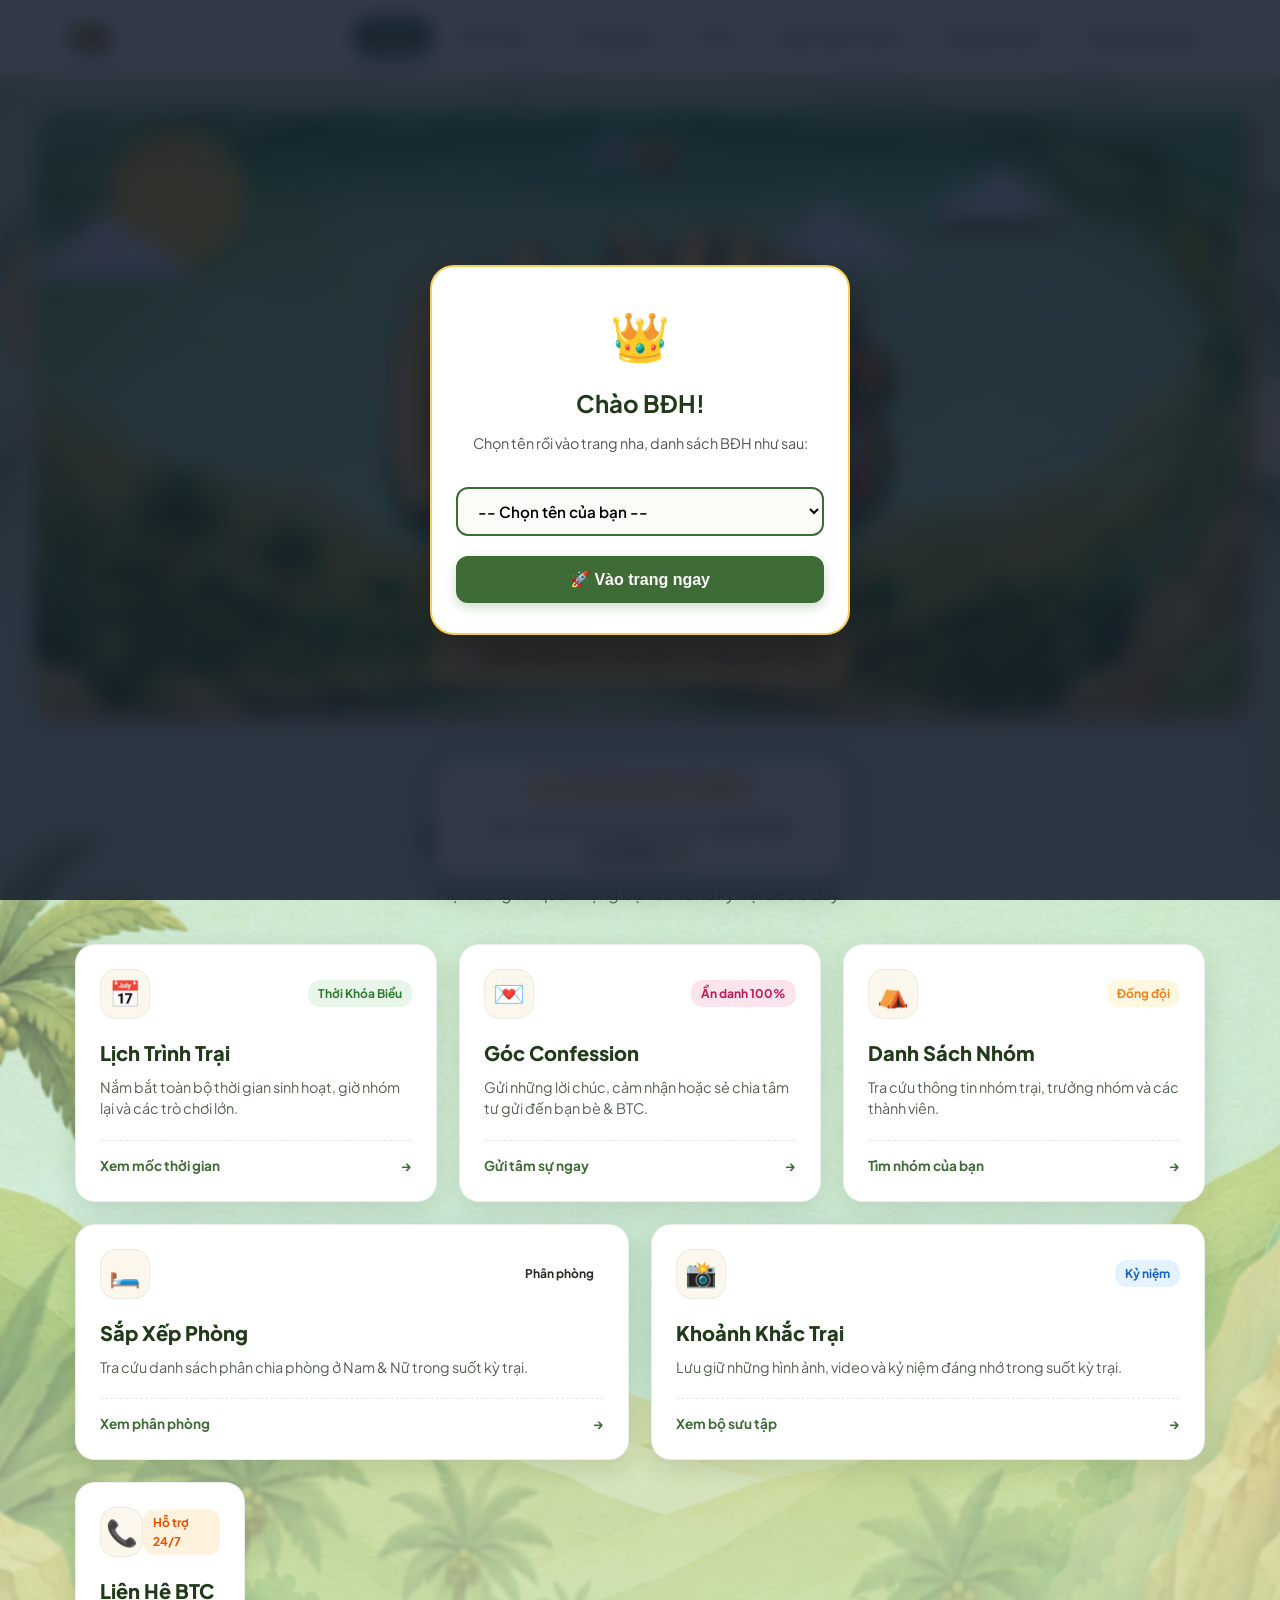
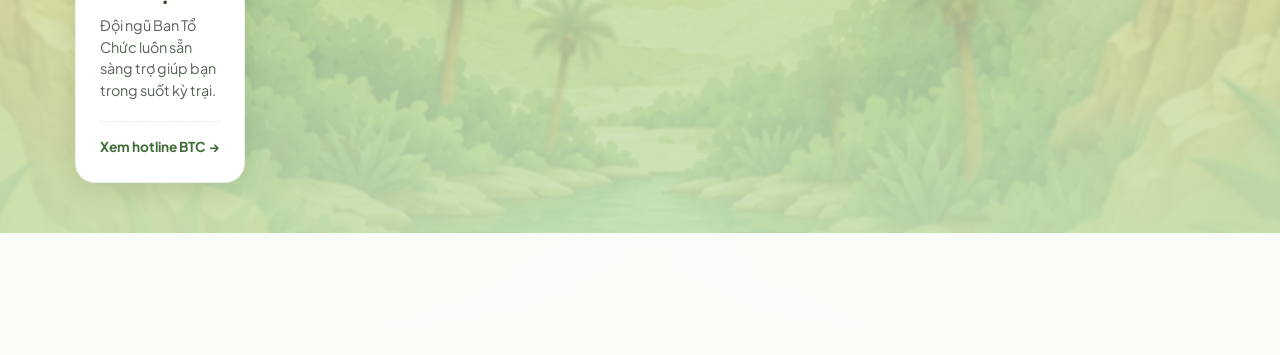
==== commit 60f71cbf: "Update navigation and card details in index.html" ====
--- a/index.html
+++ b/index.html
@@ -54,6 +54,7 @@
                 <a href="pages/btc.html">BTC</a>
                 <a href="pages/groups.html">Danh sách nhóm</a>
                 <a href="pages/gallery.html">Khoảnh khắc</a>
+                <a href="pages/room.html">Sắp xếp phòng</a>
             </div>
         </nav>
     </header>
@@ -96,7 +97,7 @@
             <a href="pages/schedule.html" class="card card-schedule">
                 <div class="card-top">
                     <div class="icon-wrapper">📅</div>
-                    <span class="card-tag tag-green">Lịch hoạt động</span>
+                    <span class="card-tag tag-green">Thời Khóa Biểu</span>
                 </div>
                 <h3>Lịch Trình Trại</h3>
                 <p>Nắm bắt toàn bộ thời gian sinh hoạt, giờ nhóm lại và các trò chơi lớn.</p>
@@ -134,7 +135,21 @@
                 </div>
             </a>
 
-            <!-- Card 4: Khoảnh khắc -->
+            <!-- Card 4: Sắp xếp phòng -->
+            <a href="pages/room.html" class="card card-room">
+                <div class="card-top">
+                    <div class="icon-wrapper">🛏️</div>
+                    <span class="card-tag tag-purple">Phân phòng</span>
+                </div>
+                <h3>Sắp Xếp Phòng</h3>
+                <p>Tra cứu danh sách phân chia phòng ở Nam & Nữ trong suốt kỳ trại.</p>
+                <div class="card-footer">
+                    <span>Xem phân phòng</span>
+                    <span class="arrow">→</span>
+                </div>
+            </a>
+
+            <!-- Card 5: Khoảnh khắc -->
             <a href="pages/gallery.html" class="card card-gallery">
                 <div class="card-top">
                     <div class="icon-wrapper">📸</div>
@@ -148,7 +163,7 @@
                 </div>
             </a>
 
-            <!-- Card 5: BTC -->
+            <!-- Card 6: BTC -->
             <a href="pages/btc.html" class="card card-btc">
                 <div class="card-top">
                     <div class="icon-wrapper">📞</div>
--- a/style.css
+++ b/style.css
@@ -1,1748 +1,1587 @@
 /* ==========================================================================
-   1. IMPORTS, VARS & BASE RESET
+   1. IMPORTS, VARS & BASE RESET (CONCEPT POSTER NGỜ YÊN NGHIÊNG)
    ========================================================================== */
-   @import url('https://fonts.googleapis.com/css2?family=Plus+Jakarta+Sans:wght@400;500;600;700;800&display=swap');
-
-   :root {
-       --color-green-main: #4c7840;
-       --color-yellow-main: #fbd27d;
-       --color-brown-main: #bf833f;
-       --color-green-dark: #2a4623;
-       --color-bg-paper: #fdfcf7;
-       --color-text-main: #2D3748;
-       --color-blue-fb: #2d6cdf;
-       --shadow-soft: 0 10px 30px rgba(0, 0, 0, 0.08);
-       --shadow-hover: 0 18px 40px rgba(0, 0, 0, 0.15);
-       --transition-fast: all 0.25s ease;
-       --transition-smooth: all 0.35s cubic-bezier(0.25, 1, 0.5, 1);
-   }
-   
-   * {
-       margin: 0;
-       padding: 0;
-       box-sizing: border-box;
-   }
-   
-   html {
-       scroll-behavior: smooth;
-   }
-   
-   body {
-       color: var(--color-text-main);
-       background: linear-gradient(rgba(253, 252, 247, 0.8)),
-           url(images/background.png) center/cover fixed;
-       min-height: 100vh;
-       font-family: 'Plus Jakarta Sans', -apple-system, sans-serif;
-       line-height: 1.6;
-   }
-   
-   ::selection {
-       background: var(--color-green-main);
-       color: #fff;
-   }
-   
-   section {
-       margin-bottom: 30px;
-   }
-   
-   .container {
-       max-width: 1200px;
-       margin: 0 auto;
-       padding: 20px;
-   }
-   
-   /* ==========================================================================
+@import url('https://fonts.googleapis.com/css2?family=Plus+Jakarta+Sans:wght@400;500;600;700;800&display=swap');
+
+:root {
+    /* Palette lấy trực tiếp từ Poster Cắt Giấy */
+    --color-green-main: #3e6b36;
+    /* Xanh lá cây rừng chủ đạo */
+    --color-green-dark: #213b1a;
+    /* Xanh đậm viền / bóng đổ */
+    --color-yellow-main: #f8ce57;
+    /* Vàng mặt trời / Chữ Ngờ Yên */
+    --color-brown-main: #a86233;
+    /* Nâu đất con đường / Chữ Nghiêng */
+    --color-cyan-stream: #2ba08a;
+    /* Xanh ngọc dòng suối */
+    --color-cream-soft: #fbf7ec;
+    /* Kem giấy mịn màng */
+    --color-bg-paper: #f4f6ee;
+    /* Nền tổng thể nhẹ nhàng */
+    --color-text-main: #232d21;
+    /* Chữ tối màu xanh rêu đậm */
+    --color-blue-fb: #2d6cdf;
+
+    /* Shadow & Hiệu ứng cắt giấy (Paper Layer) */
+    --shadow-paper: 0 8px 24px rgba(33, 59, 26, 0.12);
+    --shadow-hover: 0 16px 36px rgba(33, 59, 26, 0.2);
+    --transition-fast: all 0.25s ease;
+    --transition-smooth: all 0.35s cubic-bezier(0.25, 1, 0.5, 1);
+}
+
+* {
+    margin: 0;
+    padding: 0;
+    box-sizing: border-box;
+}
+
+html {
+    scroll-behavior: smooth;
+}
+
+body {
+    color: var(--color-text-main);
+    /* Lớp phủ 0.35 opacity giúp nền hiện rõ nét, cuộn scroll theo trang */
+    background: linear-gradient(rgba(244, 246, 238, 0.35), rgba(244, 246, 238, 0.35)),
+        url(images/background.png) center/cover scroll;
+    min-height: 100vh;
+    font-family: 'Plus Jakarta Sans', -apple-system, sans-serif;
+    line-height: 1.6;
+}
+
+::selection {
+    background: var(--color-green-main);
+    color: var(--color-yellow-main);
+}
+
+section {
+    margin-bottom: 30px;
+}
+
+.container {
+    max-width: 1200px;
+    margin: 0 auto;
+    padding: 20px;
+}
+
+/* ==========================================================================
       2. TYPOGRAPHY & SHARED UTILITIES
       ========================================================================== */
-   h1, h2, h3, label {
-       color: var(--color-green-main);
-   }
-   
-   h1 {
-       text-align: center;
-       font-size: clamp(32px, 5vw, 48px);
-       font-weight: 800;
-   }
-   
-   h2 {
-       font-weight: 700;
-   }
-   
-   p {
-       line-height: 1.8;
-   }
-   
-   .text-center { text-align: center; }
-   
-   .section-description,
-   .sub-text,
-   .gallery-subtitle {
-       color: #666;
-   }
-   
-   .section-description {
-       margin: 10px 0 30px;
-   }
-   
-   .sub-text {
-       font-size: 0.9rem;
-       opacity: 0.8;
-       margin-top: 5px;
-   }
-   
-   /* Helpers */
-   .flex-center,
-   .member-avatar,
-   .user-avatar,
-   .image-modal,
-   .intro-screen,
-   .countdown-live {
-       display: flex;
-       align-items: center;
-       justify-content: center;
-   }
-   
-   .glass,
-   .page-title,
-   .group-card,
-   .member-card,
-   .countdown,
-   .confession-form {
-       background: rgba(255, 255, 255, 0.85);
-       backdrop-filter: blur(12px);
-       -webkit-backdrop-filter: blur(12px);
-       border-radius: 24px;
-       box-shadow: var(--shadow-soft);
-   }
-   
-   .glass {
-       border: 1px solid rgba(255, 255, 255, 0.5);
-       border-radius: 20px;
-   }
-   
-   /* ==========================================================================
+h1,
+h2,
+h3,
+label {
+    color: var(--color-green-dark);
+}
+
+h1 {
+    text-align: center;
+    font-size: clamp(32px, 5vw, 48px);
+    font-weight: 800;
+}
+
+h2 {
+    font-weight: 700;
+}
+
+p {
+    line-height: 1.8;
+}
+
+.text-center {
+    text-align: center;
+}
+
+.section-description,
+.sub-text,
+.gallery-subtitle {
+    color: #556353;
+}
+
+.section-description {
+    margin: 10px 0 30px;
+}
+
+.sub-text {
+    font-size: 0.9rem;
+    opacity: 0.85;
+    margin-top: 5px;
+}
+
+/* Common Helpers */
+.flex-center {
+    display: flex;
+    align-items: center;
+    justify-content: center;
+}
+
+.glass,
+.page-title,
+.group-card,
+.member-card,
+.countdown,
+.confession-form {
+    background: rgba(255, 255, 255, 0.92);
+    backdrop-filter: blur(12px);
+    -webkit-backdrop-filter: blur(12px);
+    border-radius: 24px;
+    box-shadow: var(--shadow-paper);
+    border: 1px solid rgba(248, 206, 87, 0.3);
+}
+
+.glass {
+    border: 1px solid rgba(255, 255, 255, 0.6);
+    border-radius: 20px;
+}
+
+/* ==========================================================================
       3. BUTTONS & INPUTS
       ========================================================================== */
-   button,
-   .call-btn,
-   .facebook-btn,
-   .upload-btn {
-       display: inline-flex;
-       justify-content: center;
-       align-items: center;
-       padding: 14px 28px;
-       border-radius: 12px;
-       font-weight: 700;
-       cursor: pointer;
-       border: none;
-       transition: var(--transition-fast);
-       text-decoration: none !important;
-   }
-   
-   button,
-   .call-btn {
-       background: var(--color-green-main);
-       color: #fff !important;
-   }
-   
-   button:hover,
-   .call-btn:hover {
-       background: var(--color-green-dark);
-       transform: translateY(-2px);
-       box-shadow: 0 6px 18px rgba(76, 120, 64, 0.3);
-   }
-   
-   .facebook-btn {
-       background: var(--color-blue-fb);
-       color: #fff !important;
-   }
-   
-   .facebook-btn:hover {
-       background: #185cbc;
-       transform: translateY(-2px);
-   }
-   
-   input,
-   textarea,
-   select {
-       width: 100%;
-       padding: 14px 18px;
-       margin: 10px 0 20px;
-       border: 2px solid #e2e8f0;
-       border-radius: 14px;
-       font: inherit;
-       font-size: 15px;
-       transition: var(--transition-fast);
-       background: rgba(255, 255, 255, 0.9);
-   }
-   
-   input:focus,
-   textarea:focus,
-   select:focus {
-       outline: none;
-       border-color: var(--color-green-main);
-       box-shadow: 0 0 0 4px rgba(76, 120, 64, 0.15);
-   }
-   
-   textarea {
-       resize: vertical;
-       min-height: 180px;
-   }
-   
-   .form-group {
-       margin-bottom: 20px;
-       transition: opacity 0.3s ease;
-   }
-   
-   .form-group label {
-       display: block;
-       font-weight: 600;
-       margin-bottom: 8px;
-       color: #444;
-       font-size: 0.95rem;
-   }
-   
-   .label-row {
-       display: flex;
-       justify-content: space-between;
-       align-items: center;
-   }
-   
-   .char-count {
-       font-size: 0.8rem;
-       color: #888;
-   }
-   
-   /* ==========================================================================
+button,
+.call-btn,
+.facebook-btn,
+.upload-btn {
+    display: inline-flex;
+    justify-content: center;
+    align-items: center;
+    padding: 12px 26px;
+    border-radius: 14px;
+    font-weight: 700;
+    cursor: pointer;
+    border: none;
+    transition: var(--transition-fast);
+    text-decoration: none !important;
+}
+
+button,
+.call-btn {
+    background: var(--color-green-main);
+    color: #ffffff !important;
+    box-shadow: 0 4px 12px rgba(62, 107, 54, 0.25);
+}
+
+button:hover,
+.call-btn:hover {
+    background: var(--color-green-dark);
+    transform: translateY(-2px);
+    box-shadow: var(--shadow-hover);
+}
+
+.facebook-btn {
+    background: var(--color-blue-fb);
+    color: #fff !important;
+}
+
+.facebook-btn:hover {
+    background: #185cbc;
+    transform: translateY(-2px);
+}
+
+input,
+textarea,
+select {
+    width: 100%;
+    padding: 14px 18px;
+    margin: 10px 0 20px;
+    border: 2px solid #dce4d9;
+    border-radius: 14px;
+    font: inherit;
+    font-size: 15px;
+    transition: var(--transition-fast);
+    background: rgba(255, 255, 255, 0.95);
+}
+
+input:focus,
+textarea:focus,
+select:focus {
+    outline: none;
+    border-color: var(--color-green-main);
+    box-shadow: 0 0 0 4px rgba(62, 107, 54, 0.15);
+}
+
+textarea {
+    resize: vertical;
+    min-height: 180px;
+}
+
+.form-group {
+    margin-bottom: 20px;
+    transition: opacity 0.3s ease;
+}
+
+.form-group label {
+    display: block;
+    font-weight: 600;
+    margin-bottom: 8px;
+    color: var(--color-green-dark);
+    font-size: 0.95rem;
+}
+
+.label-row {
+    display: flex;
+    justify-content: space-between;
+    align-items: center;
+}
+
+.char-count {
+    font-size: 0.8rem;
+    color: #778873;
+}
+
+/* ==========================================================================
       4. HEADER & NAV
       ========================================================================== */
-   header {
-       position: sticky;
-       top: 0;
-       z-index: 100;
-       background: rgba(255, 255, 255, 0.88);
-       backdrop-filter: blur(16px);
-       -webkit-backdrop-filter: blur(16px);
-       border-bottom: 1px solid rgba(226, 232, 240, 0.8);
-   }
-   
-   nav {
-       display: flex;
-       justify-content: space-between;
-       align-items: center;
-       max-width: 1200px;
-       margin: auto;
-       padding: 12px 24px;
-   }
-   
-   .logo { flex-shrink: 0; }
-   
-   .logo img {
-       height: 65px;
-       width: auto;
-       display: block;
-       transition: transform 0.35s ease;
-   }
-   
-   .logo img:hover {
-       transform: rotate(-3deg) scale(1.06);
-   }
-   
-   .menu {
-       display: flex;
-       align-items: center;
-       justify-content: flex-end;
-       gap: 10px;
-       flex: 1;
-   }
-   
-   .menu a {
-       color: var(--color-green-main);
-       text-decoration: none;
-       transition: var(--transition-fast);
-       font-weight: 700;
-       font-size: 15px;
-       padding: 8px 18px;
-       border-radius: 999px;
-   }
-   
-   .menu a:hover {
-       background: rgba(76, 120, 64, 0.1);
-       color: var(--color-green-dark);
-   }
-   
-   .menu a.active {
-       background: var(--color-green-main);
-       color: #fff;
-   }
-   
-   .menu-toggle {
-       display: none;
-       background: transparent !important;
-       border: none !important;
-       font-size: 30px;
-       color: var(--color-green-main) !important;
-       cursor: pointer;
-       line-height: 1;
-       padding: 4px 8px !important;
-       box-shadow: none !important;
-       transform: none !important;
-   }
-   
-   /* ==========================================================================
+header {
+    position: sticky;
+    top: 0;
+    z-index: 100;
+    background: #ffffff;
+    backdrop-filter: blur(16px);
+    -webkit-backdrop-filter: blur(16px);
+    border-bottom: 2px solid var(--color-yellow-main);
+}
+
+nav {
+    display: flex;
+    justify-content: space-between;
+    align-items: center;
+    max-width: 1200px;
+    margin: auto;
+    padding: 12px 24px;
+}
+
+.logo {
+    flex-shrink: 0;
+}
+
+.logo img {
+    height: 50px;
+    width: auto;
+    max-width: 100%;
+    display: block;
+    transition: transform 0.35s ease;
+}
+
+.logo img:hover {
+    transform: rotate(-3deg) scale(1.06);
+}
+
+.menu {
+    display: flex;
+    align-items: center;
+    justify-content: flex-end;
+    gap: 10px;
+    flex: 1;
+}
+
+.menu a {
+    color: var(--color-green-dark);
+    text-decoration: none;
+    transition: var(--transition-fast);
+    font-weight: 700;
+    font-size: 15px;
+    padding: 8px 18px;
+    border-radius: 999px;
+}
+
+.menu a:hover {
+    background: rgba(248, 206, 87, 0.25);
+    color: var(--color-brown-main);
+}
+
+.menu a.active {
+    background: var(--color-green-main);
+    color: #ffffff;
+}
+
+.menu-toggle {
+    display: none;
+    background: transparent !important;
+    border: none !important;
+    font-size: 30px;
+    color: var(--color-green-main) !important;
+    cursor: pointer;
+    line-height: 1;
+    padding: 4px 8px !important;
+    box-shadow: none !important;
+}
+
+/* ==========================================================================
       5. HERO & BIBLE QUOTE
       ========================================================================== */
-   .hero {
-       position: relative;
-       margin: 30px;
-       border-radius: 40px 15px;
-       overflow: hidden;
-       aspect-ratio: 1774/887;
-       cursor: pointer;
-       background: url(images/banner.png) center/cover no-repeat;
-       box-shadow: 5px 5px 0px rgba(191, 131, 63, 0.3);
-       transition: var(--transition-smooth);
-   }
-   
-   .hero:hover {
-       transform: translateY(-3px);
-       box-shadow: 8px 12px 25px rgba(0, 0, 0, 0.2);
-   }
-   
-   .hero-hint {
-       position: absolute;
-       left: 50%;
-       bottom: 30px;
-       transform: translateX(-50%);
-       padding: 14px 28px;
-       background: var(--color-yellow-main);
-       border-radius: 12px 12px 25px 12px;
-       color: var(--color-green-dark);
-       font-weight: 800;
-       font-size: clamp(14px, 1.8vw, 18px);
-       letter-spacing: 0.5px;
-       box-shadow: 4px 4px 0px var(--color-brown-main);
-       transition: 0.4s ease;
-       z-index: 5;
-       white-space: nowrap;
-       animation: pulseHint 2.2s infinite;
-   }
-   
-   .hero.show .hero-hint {
-       opacity: 0;
-       transform: translateX(-50%) translateY(20px);
-       pointer-events: none;
-   }
-   
-   @keyframes pulseHint {
-       0%, 100% {
-           transform: translateX(-50%) scale(1);
-           box-shadow: 4px 4px 0px var(--color-brown-main);
-       }
-       50% {
-           transform: translateX(-50%) scale(1.04);
-           box-shadow: 6px 6px 0px rgba(191, 131, 63, 0.6);
-       }
-   }
-   
-   .hero-overlay {
-       position: absolute;
-       inset: 0;
-       display: flex;
-       flex-direction: column;
-       justify-content: center;
-       align-items: center;
-       text-align: center;
-       padding: clamp(20px, 4vw, 50px);
-       background: rgba(253, 252, 247, 0.94);
-       backdrop-filter: blur(12px);
-       -webkit-backdrop-filter: blur(12px);
-       opacity: 0;
-       visibility: hidden;
-       transform: translateY(15px);
-       transition: opacity 0.4s cubic-bezier(0.16, 1, 0.3, 1),
-                   visibility 0.4s cubic-bezier(0.16, 1, 0.3, 1),
-                   transform 0.4s cubic-bezier(0.16, 1, 0.3, 1);
-       z-index: 10;
-       overflow-y: auto;
-       -webkit-overflow-scrolling: touch;
-   }
-   
-   .hero.show .hero-overlay {
-       opacity: 1;
-       visibility: visible;
-       transform: translateY(0);
-   }
-   
-   .hero-overlay > .bible-quote {
-       margin-top: auto;
-       margin-bottom: 20px;
-   }
-   
-   .hero-overlay > .close-hint {
-       margin-bottom: auto;
-   }
-   
-   .hero-overlay .bible-quote,
-   .hero-overlay .hero-meta,
-   .hero-overlay .close-hint {
-       opacity: 0;
-       transform: translateY(20px);
-       transition: opacity 0.5s cubic-bezier(0.16, 1, 0.3, 1),
-                   transform 0.5s cubic-bezier(0.16, 1, 0.3, 1);
-   }
-   
-   .hero.show .hero-overlay .bible-quote {
-       opacity: 1;
-       transform: translateY(0);
-       transition-delay: 0.1s;
-   }
-   
-   .hero.show .hero-overlay .hero-meta {
-       opacity: 1;
-       transform: translateY(0);
-       transition-delay: 0.2s;
-   }
-   
-   .hero.show .hero-overlay .close-hint {
-       opacity: 1;
-       transform: translateY(0);
-       transition-delay: 0.3s;
-   }
-   
-   .bible-quote {
-       text-align: center;
-       padding: 1.5rem 1rem;
-       position: relative;
-       width: 100%;
-       max-width: 680px;
-       background: #fff;
-       border-radius: 24px;
-       border: 2px solid var(--color-yellow-main);
-       box-shadow: 0 10px 25px rgba(191, 131, 63, 0.1);
-   }
-   
-   .bible-quote h2 {
-       font-size: clamp(1.1rem, 3vw, 1.4rem);
-       margin-bottom: 1rem;
-       color: #123b8d;
-       font-weight: 800;
-   }
-   
-   .bible-quote-text {
-       text-align: center;
-       line-height: 1.6;
-       font-size: clamp(0.9rem, 2.5vw, 1.1rem);
-       word-break: keep-all;
-       padding: 0 0.5rem;
-   }
-   
-   .bible-quote::before {
-       content: "❝";
-       position: absolute;
-       top: -22px;
-       left: 25px;
-       font-size: 65px;
-       line-height: 1;
-       color: var(--color-brown-main);
-       font-family: Georgia, serif;
-       pointer-events: none;
-   }
-   
-   .quote-body {
-       display: flex;
-       flex-direction: column;
-       gap: 0.4rem;
-   }
-   
-   .quote-body p {
-       font-size: 1rem;
-       line-height: 1.6;
-       margin: 0;
-       color: #2c3e2e;
-   }
-   
-   .hero-overlay h2 {
-       font-size: clamp(22px, 3.5vw, 32px);
-       margin-bottom: 18px;
-       font-weight: 800;
-   }
-   
-   .hero-overlay p {
-       color: #2c3e2e;
-       line-height: 2;
-       font-size: clamp(15px, 1.8vw, 18px);
-       font-weight: 500;
-   }
-   
-   .hero-meta {
-       display: flex;
-       gap: 20px;
-       padding: 12px 28px;
-       background: var(--color-green-main);
-       border-radius: 999px;
-       box-shadow: 0 6px 18px rgba(76, 120, 64, 0.25);
-   }
-   
-   .meta-item {
-       margin: 0 !important;
-       font-size: clamp(14px, 1.5vw, 16px) !important;
-       color: var(--color-yellow-main) !important;
-       font-weight: 600;
-   }
-   
-   .close-hint {
-       padding: 6px 16px;
-       background: rgba(191, 131, 63, 0.12);
-       border-radius: 20px;
-       color: var(--color-brown-main);
-       font-size: 13px;
-       font-style: italic;
-       font-weight: 600;
-       margin-top: 15px;
-       cursor: pointer;
-       transition: background 0.2s ease;
-   }
-   
-   .hero-overlay:hover .close-hint {
-       background: rgba(191, 131, 63, 0.25);
-   }
-   
-   /* ==========================================================================
+.hero {
+    position: relative;
+    margin: 30px;
+    border-radius: 36px 16px;
+    overflow: hidden;
+    aspect-ratio: 1774/887;
+    cursor: pointer;
+    background: url(images/banner.png) center/cover no-repeat;
+    box-shadow: 6px 6px 0px var(--color-brown-main);
+    transition: var(--transition-smooth);
+    border: 3px solid #ffffff;
+}
+
+.hero:hover {
+    transform: translateY(-3px);
+    box-shadow: 8px 12px 25px rgba(33, 59, 26, 0.25);
+}
+
+.hero-hint {
+    position: absolute;
+    left: 50%;
+    bottom: 30px;
+    transform: translateX(-50%);
+    padding: 12px 26px;
+    background: var(--color-yellow-main);
+    border-radius: 12px 12px 24px 12px;
+    color: var(--color-green-dark);
+    font-weight: 800;
+    font-size: clamp(14px, 1.8vw, 18px);
+    letter-spacing: 0.5px;
+    box-shadow: 4px 4px 0px var(--color-brown-main);
+    transition: 0.4s ease;
+    z-index: 5;
+    white-space: nowrap;
+    animation: pulseHint 2.2s infinite;
+}
+
+.hero.show .hero-hint {
+    opacity: 0;
+    transform: translateX(-50%) translateY(20px);
+    pointer-events: none;
+}
+
+@keyframes pulseHint {
+
+    0%,
+    100% {
+        transform: translateX(-50%) scale(1);
+        box-shadow: 4px 4px 0px var(--color-brown-main);
+    }
+
+    50% {
+        transform: translateX(-50%) scale(1.04);
+        box-shadow: 6px 6px 0px rgba(168, 98, 51, 0.6);
+    }
+}
+
+.hero-overlay {
+    position: absolute;
+    inset: 0;
+    display: flex;
+    flex-direction: column;
+    justify-content: center;
+    align-items: center;
+    text-align: center;
+    padding: clamp(20px, 4vw, 50px);
+    background: rgba(244, 246, 238, 0.95);
+    backdrop-filter: blur(12px);
+    -webkit-backdrop-filter: blur(12px);
+    opacity: 0;
+    visibility: hidden;
+    transform: translateY(15px);
+    transition: opacity 0.4s cubic-bezier(0.16, 1, 0.3, 1),
+        visibility 0.4s cubic-bezier(0.16, 1, 0.3, 1),
+        transform 0.4s cubic-bezier(0.16, 1, 0.3, 1);
+    z-index: 10;
+    overflow-y: auto;
+}
+
+.hero.show .hero-overlay {
+    opacity: 1;
+    visibility: visible;
+    transform: translateY(0);
+}
+
+.hero-overlay>.bible-quote {
+    margin-top: auto;
+    margin-bottom: 20px;
+}
+
+.hero-overlay>.close-hint {
+    margin-bottom: auto;
+}
+
+.hero-overlay .bible-quote,
+.hero-overlay .hero-meta,
+.hero-overlay .close-hint {
+    opacity: 0;
+    transform: translateY(20px);
+    transition: opacity 0.5s cubic-bezier(0.16, 1, 0.3, 1),
+        transform 0.5s cubic-bezier(0.16, 1, 0.3, 1);
+}
+
+.hero.show .hero-overlay .bible-quote {
+    opacity: 1;
+    transform: translateY(0);
+    transition-delay: 0.1s;
+}
+
+.hero.show .hero-overlay .hero-meta {
+    opacity: 1;
+    transform: translateY(0);
+    transition-delay: 0.2s;
+}
+
+.hero.show .hero-overlay .close-hint {
+    opacity: 1;
+    transform: translateY(0);
+    transition-delay: 0.3s;
+}
+
+.bible-quote {
+    text-align: center;
+    padding: 1.5rem 1rem;
+    position: relative;
+    width: 100%;
+    max-width: 680px;
+    background: #ffffff;
+    border-radius: 24px;
+    border: 2px solid var(--color-yellow-main);
+    box-shadow: 0 10px 25px rgba(168, 98, 51, 0.12);
+}
+
+.bible-quote h2 {
+    font-size: clamp(1.1rem, 3vw, 1.4rem);
+    margin-bottom: 1rem;
+    color: var(--color-green-dark);
+    font-weight: 800;
+}
+
+.bible-quote-text {
+    text-align: center;
+    line-height: 1.6;
+    font-size: clamp(0.9rem, 2.5vw, 1.1rem);
+    word-break: keep-all;
+    padding: 0 0.5rem;
+}
+
+.bible-quote::before {
+    content: "❝";
+    position: absolute;
+    top: -22px;
+    left: 25px;
+    font-size: 65px;
+    line-height: 1;
+    color: var(--color-brown-main);
+    font-family: Georgia, serif;
+    pointer-events: none;
+}
+
+.quote-body p {
+    font-size: 1rem;
+    line-height: 1.6;
+    margin: 0;
+    color: var(--color-text-main);
+}
+
+.hero-meta {
+    display: flex;
+    gap: 20px;
+    padding: 12px 28px;
+    background: var(--color-green-main);
+    border-radius: 999px;
+    box-shadow: 0 6px 18px rgba(62, 107, 54, 0.25);
+}
+
+.meta-item {
+    margin: 0 !important;
+    font-size: clamp(14px, 1.5vw, 16px) !important;
+    color: var(--color-yellow-main) !important;
+    font-weight: 700;
+}
+
+.close-hint {
+    padding: 6px 16px;
+    background: rgba(168, 98, 51, 0.12);
+    border-radius: 20px;
+    color: var(--color-brown-main);
+    font-size: 13px;
+    font-style: italic;
+    font-weight: 600;
+    margin-top: 15px;
+    cursor: pointer;
+    transition: background 0.2s ease;
+}
+
+.close-hint:hover {
+    background: rgba(168, 98, 51, 0.25);
+}
+
+/* ==========================================================================
       6. CARDS & FEATURES
       ========================================================================== */
-   .card-container,
-   .members,
-   .groups {
-       display: flex;
-       gap: 20px;
-       flex-wrap: wrap;
-       margin: 30px 15px;
-   }
-   
-   .schedule,
-   .page-title,
-   .countdown {
-       margin: 30px 15px;
-   }
-   
-   .page-title {
-       padding: 40px;
-       text-align: center;
-       border: 1px solid rgba(255, 255, 255, 0.6);
-   }
-   
-   .card-container {
-       display: grid;
-       grid-template-columns: repeat(auto-fit, minmax(260px, 1fr));
-       gap: 22px;
-   }
-   
-   .card,
-   .group-card {
-       position: relative;
-       background: #ffffff;
-       border-radius: 20px;
-       padding: 24px;
-       text-decoration: none;
-       color: inherit;
-       border: 1.5px solid rgba(0, 0, 0, 0.06);
-       box-shadow: 0 10px 25px rgba(0, 0, 0, 0.03);
-       display: flex;
-       flex-direction: column;
-       justify-content: space-between;
-       transition: all 0.35s cubic-bezier(0.16, 1, 0.3, 1);
-       overflow: hidden;
-   }
-   
-   .card:hover,
-   .group-card:hover {
-       transform: translateY(-8px);
-       box-shadow: 0 18px 35px rgba(76, 120, 64, 0.12);
-       border-color: rgba(251, 210, 125, 0.8);
-   }
-   
-   .card::before,
-   .member-card::before {
-       content: "";
-       position: absolute;
-       top: 0;
-       left: -150%;
-       width: 100%;
-       height: 100%;
-       background: linear-gradient(90deg, transparent 0%, rgba(251, 210, 125, 0.45) 50%, transparent 100%);
-       transition: left 0.75s ease-in-out;
-       pointer-events: none;
-       z-index: 2;
-   }
-   
-   .card:hover::before,
-   .member-card:hover::before {
-       left: 150%;
-   }
-   
-   .card-top {
-       display: flex;
-       justify-content: space-between;
-       align-items: center;
-       margin-bottom: 18px;
-   }
-   
-   .icon-wrapper {
-       width: 50px;
-       height: 50px;
-       border-radius: 16px;
-       background: #fdfbf7;
-       display: flex;
-       align-items: center;
-       justify-content: center;
-       font-size: 1.6rem;
-       box-shadow: inset 0 0 0 1px rgba(0,0,0,0.05);
-       transition: transform 0.3s ease;
-   }
-   
-   .card:hover .icon-wrapper {
-       transform: scale(1.1) rotate(-5deg);
-   }
-   
-   .card-tag {
-       font-size: 0.75rem;
-       font-weight: 700;
-       padding: 4px 10px;
-       border-radius: 12px;
-   }
-   
-   .tag-green { background: #e8f5e9; color: #2e7d32; }
-   .tag-pink  { background: #fce4ec; color: #c2185b; }
-   .tag-yellow{ background: #fff8e1; color: #f57f17; }
-   .tag-orange{ background: #fff3e0; color: #e65100; }
-   .tag-blue   { background: #e3f2fd; color: #1565c0; }
-
-   .card h2 {
-       font-size: 34px;
-       line-height: 1;
-       margin-bottom: 10px;
-   }
-   
-   .card h3 {
-       font-size: 1.25rem;
-       font-weight: 800;
-       color: #2c3e2e;
-       margin-bottom: 8px;
-       transition: color 0.3s ease;
-   }
-   
-   .card:hover h3 {
-       color: var(--color-green-main);
-   }
-   
-   .card p {
-       font-size: 0.9rem;
-       color: #666;
-       line-height: 1.5;
-       margin-bottom: 20px;
-       flex-grow: 1;
-   }
-   
-   .card-footer {
-       display: flex;
-       align-items: center;
-       justify-content: space-between;
-       font-size: 0.85rem;
-       font-weight: 700;
-       color: var(--color-green-main);
-       border-top: 1px dashed #eee;
-       padding-top: 14px;
-   }
-   
-   .card-footer .arrow {
-       transition: transform 0.3s ease;
-       font-size: 1.1rem;
-   }
-   
-   .card:hover .card-footer .arrow {
-       transform: translateX(6px);
-   }
-   
-   .features {
-       max-width: 1200px;
-       margin: 50px auto;
-       padding: 0 20px;
-       animation-delay: .8s;
-   }
-   
-   .features h2, .features p { text-align: left; }
-   
-   .section-header {
-       text-align: center;
-       margin-bottom: 35px;
-   }
-   
-   .section-badge {
-       display: inline-block;
-       padding: 6px 16px;
-       background: rgba(76, 120, 64, 0.1);
-       color: var(--color-green-main);
-       border-radius: 20px;
-       font-size: 0.8rem;
-       font-weight: 700;
-       letter-spacing: 1px;
-       margin-bottom: 10px;
-   }
-   
-   .section-header h2 {
-       font-size: clamp(1.8rem, 4vw, 2.4rem);
-       color: var(--color-green-dark);
-       font-weight: 800;
-       margin-bottom: 8px;
-   }
-   
-   /* ==========================================================================
+.card-container {
+    display: grid;
+    grid-template-columns: repeat(auto-fit, minmax(260px, 1fr));
+    gap: 22px;
+    margin: 30px 15px;
+}
+
+.members,
+.groups,
+.schedule,
+.page-title,
+.countdown {
+    margin: 30px 15px;
+}
+
+.page-title {
+    padding: 40px;
+    text-align: center;
+}
+
+/* Styling giúp thẻ badge tiêu đề trang nổi bật */
+.page-title-badge {
+    display: inline-flex;
+    align-items: center;
+    gap: 6px;
+    padding: 6px 16px;
+    background: linear-gradient(135deg, rgba(62, 107, 54, 0.15), rgba(248, 206, 87, 0.25));
+    color: var(--color-green-dark, #213b1a);
+    font-size: 0.82rem;
+    font-weight: 800;
+    letter-spacing: 1px;
+    text-transform: uppercase;
+    border-radius: 20px;
+    border: 1px solid rgba(62, 107, 54, 0.25);
+    box-shadow: 0 2px 8px rgba(33, 59, 26, 0.08);
+    margin-bottom: 12px;
+}
+
+.card,
+.group-card {
+    position: relative;
+    background: #ffffff;
+    border-radius: 20px;
+    padding: 24px;
+    text-decoration: none;
+    color: inherit;
+    border: 1.5px solid rgba(62, 107, 54, 0.1);
+    box-shadow: var(--shadow-paper);
+    display: flex;
+    flex-direction: column;
+    justify-content: space-between;
+    transition: var(--transition-smooth);
+    overflow: hidden;
+}
+
+.card:hover,
+.group-card:hover {
+    transform: translateY(-8px);
+    box-shadow: var(--shadow-hover);
+    border-color: var(--color-yellow-main);
+}
+
+.card::before,
+.member-card::before {
+    content: "";
+    position: absolute;
+    top: 0;
+    left: -150%;
+    width: 100%;
+    height: 100%;
+    background: linear-gradient(90deg, transparent 0%, rgba(248, 206, 87, 0.4) 50%, transparent 100%);
+    transition: left 0.75s ease-in-out;
+    pointer-events: none;
+    z-index: 2;
+}
+
+.card:hover::before,
+.member-card:hover::before {
+    left: 150%;
+}
+
+.card-top {
+    display: flex;
+    justify-content: space-between;
+    align-items: center;
+    margin-bottom: 18px;
+}
+
+.icon-wrapper {
+    width: 50px;
+    height: 50px;
+    border-radius: 16px;
+    background: var(--color-cream-soft);
+    display: flex;
+    align-items: center;
+    justify-content: center;
+    font-size: 1.6rem;
+    box-shadow: inset 0 0 0 1px rgba(0, 0, 0, 0.05);
+    transition: transform 0.3s ease;
+}
+
+.card:hover .icon-wrapper {
+    transform: scale(1.1) rotate(-5deg);
+}
+
+.card-tag {
+    font-size: 0.75rem;
+    font-weight: 700;
+    padding: 4px 10px;
+    border-radius: 12px;
+}
+
+.tag-green {
+    background: #e8f5e9;
+    color: #2e7d32;
+}
+
+.tag-pink {
+    background: #fce4ec;
+    color: #c2185b;
+}
+
+.tag-yellow {
+    background: #fff8e1;
+    color: #f57f17;
+}
+
+.tag-orange {
+    background: #fff3e0;
+    color: #e65100;
+}
+
+.tag-blue {
+    background: #e3f2fd;
+    color: #1565c0;
+}
+
+.card h2 {
+    font-size: 34px;
+    line-height: 1;
+    margin-bottom: 10px;
+}
+
+.card h3 {
+    font-size: 1.25rem;
+    font-weight: 800;
+    color: var(--color-green-dark);
+    margin-bottom: 8px;
+}
+
+.card p {
+    font-size: 0.9rem;
+    color: #556353;
+    line-height: 1.5;
+    margin-bottom: 20px;
+    flex-grow: 1;
+}
+
+.card-footer {
+    display: flex;
+    align-items: center;
+    justify-content: space-between;
+    font-size: 0.85rem;
+    font-weight: 700;
+    color: var(--color-green-main);
+    border-top: 1px dashed #e2e8f0;
+    padding-top: 14px;
+}
+
+.card:hover .card-footer .arrow {
+    transform: translateX(6px);
+}
+
+.features {
+    max-width: 1200px;
+    margin: 50px auto;
+    padding: 0 20px;
+}
+
+.section-header {
+    text-align: center;
+    margin-bottom: 35px;
+}
+
+.section-badge {
+    display: inline-block;
+    padding: 6px 16px;
+    background: rgba(62, 107, 54, 0.12);
+    color: var(--color-green-main);
+    border-radius: 20px;
+    font-size: 0.8rem;
+    font-weight: 800;
+    letter-spacing: 1px;
+    margin-bottom: 10px;
+    text-transform: uppercase;
+}
+
+.section-header h2 {
+    font-size: clamp(1.8rem, 4vw, 2.4rem);
+    color: var(--color-green-dark);
+    font-weight: 800;
+    margin-bottom: 8px;
+}
+
+/* ==========================================================================
       7. BAN THÀNH TRẠI (BTC) & GROUPS
       ========================================================================== */
-   .btc-grid {
-       display: grid;
-       grid-template-columns: repeat(auto-fit, minmax(280px, 1fr));
-       gap: 25px;
-       max-width: 1200px;
-       margin: 30px auto !important;
-       padding: 0 15px;
-   }
-   
-   .member-card {
-       display: flex;
-       flex-direction: column;
-       align-items: center;
-       text-align: center;
-       padding: 30px 20px 25px;
-       border: 2px solid rgba(251, 210, 125, 0.3);
-       position: relative;
-       transition: var(--transition-smooth);
-       overflow: hidden;
-   }
-   
-   .member-card.highlight-card {
-       border-color: var(--color-yellow-main);
-       background: linear-gradient(180deg, #fff 0%, #fdfbf2 100%);
-       box-shadow: 0 12px 30px rgba(191, 131, 63, 0.15);
-   }
-   
-   .member-card:hover {
-       transform: translateY(-8px);
-       border-color: var(--color-green-main);
-       box-shadow: 0 16px 35px rgba(76, 120, 64, 0.18);
-   }
-   
-   .role-badge {
-       padding: 6px 16px;
-       background: var(--color-green-main);
-       color: var(--color-yellow-main);
-       font-size: 13px;
-       font-weight: 800;
-       border-radius: 20px;
-       margin-bottom: 15px;
-       letter-spacing: 0.5px;
-       box-shadow: 0 4px 10px rgba(76, 120, 64, 0.2);
-   }
-   
-   .role-badge.sub {
-       background: rgba(76, 120, 64, 0.1);
-       color: var(--color-green-dark);
-       box-shadow: none;
-   }
-   
-   .member-avatar {
-       width: 70px;
-       height: 70px;
-       border-radius: 50%;
-       background: var(--color-green-main);
-       color: var(--color-yellow-main);
-       font-size: 28px;
-       font-weight: 800;
-       margin-bottom: 15px;
-       border: 3px solid var(--color-yellow-main);
-       box-shadow: 0 6px 15px rgba(0, 0, 0, 0.1);
-   }
-   
-   .member-card h3 {
-       font-size: 20px;
-       font-weight: 800;
-       color: var(--color-green-dark);
-       margin-bottom: 20px;
-   }
-   
-   .member-buttons {
-       display: flex;
-       gap: 10px;
-       width: 100%;
-       margin-top: auto;
-   }
-   
-   .member-buttons a {
-       flex: 1;
-       padding: 10px 12px !important;
-       font-size: 13px !important;
-       border-radius: 12px !important;
-       white-space: nowrap;
-   }
-   
-   .search-box {
-       position: relative;
-       max-width: 500px;
-       margin: 20px auto 0;
-   }
-   
-   .search-box input {
-       width: 100%;
-       padding: 12px 20px 12px 45px;
-       border-radius: 25px;
-       border: 1px solid rgba(255, 255, 255, 0.3);
-       background: rgba(255, 255, 255, 0.8);
-       backdrop-filter: blur(10px);
-       font-size: 0.95rem;
-   }
-   
-   .search-box input:focus {
-       background: #fff;
-       box-shadow: 0 4px 15px rgba(0, 0, 0, 0.1);
-   }
-   
-   .groups-grid {
-       display: grid;
-       grid-template-columns: repeat(auto-fill, minmax(320px, 1fr));
-       gap: 25px;
-       margin-top: 30px;
-   }
-   
-   .card-header {
-       display: flex;
-       justify-content: space-between;
-       align-items: center;
-       margin-bottom: 16px;
-   }
-   
-   .group-badge {
-       display: inline-flex;
-       align-items: center;
-       gap: 6px;
-       padding: 6px 14px;
-       border-radius: 20px;
-       font-weight: 700;
-       font-size: 0.9rem;
-   }
-   
-   .badge-green { background: #e6f4ea; color: #137333; }
-   .badge-orange { background: #feefe3; color: #b06000; }
-   
-   .group-badge .dot {
-       width: 8px;
-       height: 8px;
-       border-radius: 50%;
-       background-color: currentColor;
-   }
-   
-   .member-count {
-       font-size: 0.85rem;
-       color: #666;
-       font-weight: 600;
-   }
-   
-   .leader-box {
-       display: flex;
-       align-items: center;
-       gap: 12px;
-       background: linear-gradient(135deg, #fff6d6 0%, #fff0b3 100%);
-       padding: 12px 16px;
-       border-radius: 12px;
-       margin-bottom: 20px;
-   }
-   
-   .leader-box .crown { font-size: 1.6rem; }
-   
-   .leader-info {
-       display: flex;
-       flex-direction: column;
-   }
-   
-   .leader-info .role {
-       font-size: 0.75rem;
-       text-transform: uppercase;
-       letter-spacing: 0.5px;
-       color: #8a6d3b;
-       font-weight: 700;
-   }
-   
-   .leader-info .name {
-       color: #4a3800;
-       font-size: 1rem;
-   }
-   
-   .members-section h4 {
-       font-size: 0.85rem;
-       color: #777;
-       text-transform: uppercase;
-       margin-bottom: 10px;
-       letter-spacing: 0.5px;
-   }
-   
-   .members-chips {
-       display: flex;
-       flex-wrap: wrap;
-       gap: 8px;
-   }
-   
-   .chip {
-       background: rgba(0, 0, 0, 0.04);
-       padding: 6px 12px;
-       border-radius: 12px;
-       font-size: 0.88rem;
-       color: #333;
-       transition: background 0.2s ease;
-   }
-   
-   .chip:hover {
-       background: rgba(0, 0, 0, 0.08);
-   }
-   
-   /* ==========================================================================
+.btc-grid {
+    display: grid;
+    grid-template-columns: repeat(auto-fit, minmax(280px, 1fr));
+    gap: 25px;
+    max-width: 1200px;
+    margin: 30px auto !important;
+    padding: 0 15px;
+}
+
+.member-card {
+    display: flex;
+    flex-direction: column;
+    align-items: center;
+    text-align: center;
+    padding: 30px 20px 25px;
+    border: 2px solid rgba(248, 206, 87, 0.5);
+    position: relative;
+    transition: var(--transition-smooth);
+    overflow: hidden;
+}
+
+.member-card.highlight-card {
+    border-color: var(--color-yellow-main);
+    background: linear-gradient(180deg, #ffffff 0%, #fcf8ec 100%);
+    box-shadow: 0 12px 30px rgba(168, 98, 51, 0.15);
+}
+
+.member-card:hover {
+    transform: translateY(-8px);
+    border-color: var(--color-green-main);
+    box-shadow: var(--shadow-hover);
+}
+
+.role-badge {
+    padding: 6px 16px;
+    background: var(--color-green-main);
+    color: var(--color-yellow-main);
+    font-size: 13px;
+    font-weight: 800;
+    border-radius: 20px;
+    margin-bottom: 15px;
+    letter-spacing: 0.5px;
+}
+
+.role-badge.sub {
+    background: rgba(62, 107, 54, 0.1);
+    color: var(--color-green-dark);
+}
+
+.member-avatar {
+    width: 80px;
+    height: 80px;
+    border-radius: 50%;
+    background: var(--color-green-main);
+    color: var(--color-yellow-main);
+    font-size: 28px;
+    font-weight: 800;
+    margin: 0 auto 15px;
+    border: 3px solid var(--color-yellow-main);
+    box-shadow: 0 6px 15px rgba(0, 0, 0, 0.1);
+    display: flex;
+    align-items: center;
+    justify-content: center;
+    overflow: hidden;
+}
+
+.member-avatar img {
+    width: 100%;
+    height: 100%;
+    object-fit: cover;
+}
+
+.member-card h3 {
+    font-size: 20px;
+    font-weight: 800;
+    color: var(--color-green-dark);
+    margin-bottom: 20px;
+}
+
+.member-buttons {
+    display: flex;
+    gap: 10px;
+    width: 100%;
+    margin-top: auto;
+}
+
+.member-buttons a {
+    flex: 1;
+    padding: 10px 12px !important;
+    font-size: 13px !important;
+    border-radius: 12px !important;
+    white-space: nowrap;
+}
+
+.groups-grid {
+    display: grid;
+    grid-template-columns: repeat(auto-fill, minmax(320px, 1fr));
+    gap: 25px;
+    margin-top: 30px;
+}
+
+.card-header {
+    display: flex;
+    justify-content: space-between;
+    align-items: center;
+    margin-bottom: 16px;
+}
+
+.group-badge {
+    background: var(--color-green-main);
+    color: #ffffff;
+    padding: 6px 14px;
+    border-radius: 20px;
+    font-weight: 700;
+    font-size: 0.92rem;
+    display: inline-flex;
+    align-items: center;
+    gap: 6px;
+}
+
+.group-badge.badge-green {
+    background-color: #2d5a27 !important;
+    color: #fff !important;
+}
+
+.group-badge.badge-red {
+    background-color: #c62828 !important;
+    color: #fff !important;
+}
+
+.group-badge.badge-blue {
+    background-color: #1565c0 !important;
+    color: #fff !important;
+}
+
+.group-badge.badge-orange {
+    background-color: #ef6c00 !important;
+    color: #fff !important;
+}
+
+.group-badge.badge-purple {
+    background-color: #6a1b9a !important;
+    color: #fff !important;
+}
+
+.group-badge.badge-yellow {
+    background-color: #fbc02d !important;
+    color: #222 !important;
+}
+
+.group-badge .dot {
+    width: 8px;
+    height: 8px;
+    border-radius: 50%;
+    background-color: currentColor;
+}
+
+.member-count {
+    font-size: 0.85rem;
+    color: #666;
+    font-weight: 600;
+}
+
+.leader-box {
+    display: flex;
+    align-items: center;
+    gap: 12px;
+    background: linear-gradient(135deg, #fff7dc 0%, #ffedb3 100%);
+    padding: 12px 16px;
+    border-radius: 12px;
+    margin-bottom: 20px;
+}
+
+.leader-info .role {
+    font-size: 0.75rem;
+    text-transform: uppercase;
+    letter-spacing: 0.5px;
+    color: var(--color-brown-main);
+    font-weight: 700;
+}
+
+.leader-info .name {
+    color: var(--color-green-dark);
+    font-size: 1rem;
+    font-weight: 700;
+}
+
+.members-section h4 {
+    font-size: 0.85rem;
+    color: #667763;
+    text-transform: uppercase;
+    margin-bottom: 10px;
+    letter-spacing: 0.5px;
+}
+
+.members-chips {
+    display: flex;
+    flex-wrap: wrap;
+    gap: 8px;
+}
+
+.chip {
+    background: rgba(62, 107, 54, 0.08);
+    padding: 6px 12px;
+    border-radius: 12px;
+    font-size: 0.88rem;
+    color: var(--color-text-main);
+}
+
+.chip:hover {
+    background: rgba(62, 107, 54, 0.15);
+}
+
+/* ==========================================================================
       8. SCHEDULE TABLE
       ========================================================================== */
-   .schedule { margin: 40px 30px; }
-   .schedule h2 { margin-bottom: 20px; }
-   
-   .schedule table {
-       margin-bottom: 40px;
-       background: #fff;
-       width: 100%;
-       border-collapse: separate;
-       border-spacing: 0;
-       border-radius: 20px;
-       overflow: hidden;
-       box-shadow: var(--shadow-soft);
-   }
-   
-   .schedule table:last-child { margin-bottom: 0; }
-   
-   th, td {
-       padding: 20px 24px;
-       border-bottom: 1px solid #edf2f7;
-   }
-   
-   th {
-       background: var(--color-green-main);
-       color: var(--color-yellow-main);
-       font-size: 18px;
-       font-weight: 700;
-       text-align: left;
-   }
-   
-   td:first-child {
-       width: 180px;
-       font-weight: 700;
-       color: var(--color-green-main);
-   }
-   
-   tr { transition: var(--transition-fast); }
-   tr:nth-child(even) { background: #fdfbf7; }
-   tr:last-child td { border-bottom: none; }
-   tr:hover { background: rgba(251, 210, 125, 0.15); }
-   
-   /* ==========================================================================
-      9. COUNTDOWN & STICKY TIMER
+.schedule table {
+    margin-bottom: 40px;
+    background: #ffffff;
+    width: 100%;
+    border-collapse: separate;
+    border-spacing: 0;
+    border-radius: 20px;
+    overflow: hidden;
+    box-shadow: var(--shadow-paper);
+}
+
+th,
+td {
+    padding: 20px 24px;
+    border-bottom: 1px solid #edf2f7;
+}
+
+th {
+    background: var(--color-green-main);
+    color: var(--color-yellow-main);
+    font-size: 18px;
+    font-weight: 700;
+    text-align: left;
+}
+
+td:first-child {
+    width: 180px;
+    font-weight: 700;
+    color: var(--color-green-main);
+}
+
+tr {
+    transition: var(--transition-fast);
+}
+
+tr:nth-child(even) {
+    background: #fdfbf7;
+}
+
+tr:hover {
+    background: rgba(248, 206, 87, 0.18);
+}
+
+tr.active-event {
+    background: rgba(248, 206, 87, 0.3) !important;
+    border-left: 4px solid var(--color-yellow-main);
+    font-weight: bold;
+    animation: pulse-row 2s infinite;
+}
+
+@keyframes pulse-row {
+
+    0%,
+    100% {
+        box-shadow: inset 0 0 5px rgba(248, 206, 87, 0.4);
+    }
+
+    50% {
+        box-shadow: inset 0 0 15px rgba(248, 206, 87, 0.8);
+    }
+}
+
+.active-badge {
+    background: var(--color-yellow-main);
+    color: var(--color-green-dark);
+    padding: 2px 6px;
+    border-radius: 4px;
+    font-size: 0.75rem;
+    margin-left: 6px;
+    vertical-align: middle;
+}
+
+/* ==========================================================================
+      9. COUNTDOWN BLOCK AT BOTTOM (Nằm ở cuối trang, không trôi sticky)
       ========================================================================== */
-   .countdown {
-       padding: 40px;
-       text-align: center;
-   }
-   
-   .countdown h2 { margin-bottom: 30px; }
-   
-   .countdown-container {
-       display: flex;
-       justify-content: center;
-       gap: 20px;
-       flex-wrap: wrap;
-       margin-top: 25px;
-   }
-   
-   .time-box {
-       width: 120px;
-       padding: 20px;
-       background: var(--color-green-main);
-       color: var(--color-yellow-main);
-       border-radius: 20px;
-       box-shadow: 0 8px 20px rgba(0, 0, 0, 0.1);
-       transition: transform 0.3s ease;
-   }
-   
-   .time-box:hover { transform: translateY(-5px); }
-   
-   .time-box span {
-       display: block;
-       font-size: 42px;
-       font-weight: 800;
-       line-height: 1;
-   }
-   
-   .time-box p {
-       margin-top: 8px;
-       font-size: 14px;
-       font-weight: 600;
-   }
-   
+.countdown {
+    padding: 40px;
+    text-align: center;
+}
+
+/* ==========================================================================
+   9. STICKY COUNTDOWN (Cố định ở góc dưới giữa màn hình)
+   ========================================================================== */
    .sticky-countdown {
-       position: fixed;
-       bottom: 20px;
-       right: 20px;
-       z-index: 9999;
-       background: var(--color-green-dark);
-       backdrop-filter: blur(12px);
-       color: var(--color-yellow-main);
-       padding: 12px 20px;
-       border-radius: 50px;
-       box-shadow: 0 8px 25px rgba(0, 0, 0, 0.25);
-       border: 1.5px solid var(--color-brown-main);
-       display: flex;
-       align-items: center;
-       gap: 12px;
-       font-size: 14px;
-       transition: var(--transition-smooth);
-   }
-   
-   .sticky-countdown.minimized {
-       transform: translateY(120%);
-       opacity: 0;
-       pointer-events: none;
-   }
-   
-   .countdown-live {
-       gap: 0.5rem;
-       flex-wrap: wrap;
-       width: 100%;
-   }
-   
-   .countdown-label {
-       white-space: nowrap;
-       font-size: clamp(0.8rem, 2vw, 0.95rem);
-   }
-   
-   .mini-timer {
-       display: inline-flex;
-       align-items: center;
-       gap: 0.3rem;
-       white-space: nowrap;
-   }
-   
-   .timer-unit {
-       font-size: clamp(0.8rem, 2vw, 0.95rem);
-       white-space: nowrap;
-   }
-   
-   .timer-unit strong { font-weight: 700; }
-   .timer-sep { opacity: 0.7; }
-   
-   .close-countdown-btn {
-       background: transparent !important;
-       border: none !important;
-       color: rgba(255, 255, 255, 0.6) !important;
-       font-size: 14px !important;
-       padding: 0 !important;
-       cursor: pointer;
-       line-height: 1;
-       margin-left: 5px;
-   }
-   
-   .close-countdown-btn:hover {
-       color: #fff !important;
-       transform: none !important;
-       box-shadow: none !important;
-   }
-   
-   /* ==========================================================================
+    position: fixed;
+    bottom: 20px;
+    left: 50%;
+    transform: translateX(-50%); /* Căn đều ra đúng chính giữa */
+    z-index: 999;
+    width: calc(100% - 32px);
+    max-width: 420px;
+    margin: 0;
+    padding: 14px 20px 12px;
+    border-radius: 20px;
+    background: rgba(255, 255, 255, 0.95);
+    backdrop-filter: blur(12px);
+    -webkit-backdrop-filter: blur(12px);
+    border: 2px solid var(--color-green-main);
+    box-shadow: 0 12px 32px rgba(33, 59, 26, 0.22);
+    text-align: center;
+    transition: all 0.3s ease;
+}
+
+
+.btc-badge {
+    display: inline-flex;
+    align-items: center;
+    gap: 6px;
+    background: #fef3c7;
+    border: 1px solid #f59e0b;
+    color: #b45309;
+    font-size: 12px;
+    font-weight: 800;
+    padding: 4px 12px;
+    border-radius: 20px;
+    margin-bottom: 12px;
+    letter-spacing: 0.5px;
+    animation: pulse-badge 2s infinite;
+}
+
+@keyframes pulse-badge {
+
+    0%,
+    100% {
+        opacity: 1;
+    }
+
+    50% {
+        opacity: 0.7;
+    }
+}
+
+.countdown-live {
+    display: flex;
+    flex-direction: column;
+    align-items: center;
+    justify-content: center;
+    width: 100%;
+}
+
+.mini-timer {
+    display: flex;
+    align-items: center;
+    justify-content: center;
+    gap: 8px;
+    margin-bottom: 12px;
+}
+
+.timer-card {
+    background: #f8fafc;
+    border: 1.5px solid #cbd5e1;
+    border-radius: 12px;
+    padding: 6px 12px;
+    min-width: 58px;
+    display: flex;
+    flex-direction: column;
+    align-items: center;
+}
+
+.timer-card span {
+    font-size: 24px;
+    font-weight: 800;
+    line-height: 1.1;
+    color: var(--color-green-dark);
+}
+
+.timer-card small {
+    font-size: 10px;
+    text-transform: uppercase;
+    color: #64748b;
+    font-weight: 700;
+}
+
+.timer-card.highlight-sec {
+    border-color: #ef4444;
+    background: #fff1f2;
+    animation: tickBeat 1s infinite;
+}
+
+.timer-card.highlight-sec span {
+    color: #dc2626;
+}
+
+@keyframes tickBeat {
+
+    0%,
+    100% {
+        transform: scale(1);
+    }
+
+    50% {
+        transform: scale(1.05);
+    }
+}
+
+/* Urgency Modes */
+.sticky-countdown.mode-excited {
+    background: linear-gradient(135deg, #fff7ed 0%, #ffedd5 100%);
+    border: 2px solid #f97316;
+}
+
+.sticky-countdown.mode-urgent {
+    background: linear-gradient(135deg, #fff1f2 0%, #ffe4e6 100%);
+    border: 2px solid #ef4444;
+    animation: hypeGlow 1.5s infinite alternate;
+}
+
+@keyframes hypeGlow {
+    0% {
+        box-shadow: 0 0 15px rgba(239, 68, 68, 0.3);
+        transform: scale(1);
+    }
+
+    100% {
+        box-shadow: 0 0 30px rgba(239, 68, 68, 0.6);
+        transform: scale(1.02);
+    }
+}
+
+/* CSS CHO THANH TIẾN ĐỘ HÀNH TRÌNH */
+.progress-container {
+    width: 100%;
+    height: 10px;
+    background-color: rgba(62, 107, 54, 0.15);
+    border-radius: 999px;
+    overflow: hidden;
+    margin-top: 14px;
+}
+
+.progress-bar {
+    height: 100%;
+    width: 0%;
+    background: linear-gradient(90deg, var(--color-green-main), var(--color-yellow-main));
+    border-radius: 999px;
+    transition: width 0.4s ease;
+}
+
+.progress-info {
+    display: flex;
+    justify-content: space-between;
+    align-items: center;
+    width: 100%;
+    font-size: 0.85rem;
+    margin-top: 6px;
+    color: var(--color-green-dark);
+    font-weight: 700;
+}
+
+/* ==========================================================================
       10. GALLERY & POSTS FEED
       ========================================================================== */
-   .gallery-hero {
-       padding: 25px;
-       margin-bottom: 30px;
-       display: flex;
-       justify-content: space-between;
-       align-items: center;
-       gap: 20px;
-   }
-   
-   .gallery-hero-v2 {
-       text-align: center;
-       padding: 30px 15px 20px;
-       margin-bottom: 20px;
-   }
-   
-   .hero-text-center {
-       display: flex;
-       flex-direction: column;
-       align-items: center;
-       gap: 10px;
-   }
-   
-   .hero-badge {
-       background: rgba(76, 120, 64, 0.1);
-       color: var(--color-green-main);
-       padding: 6px 16px;
-       border-radius: 20px;
-       font-size: 0.75rem;
-       font-weight: 800;
-       letter-spacing: 1px;
-   }
-   
-   .gallery-hero-v2 h1 {
-       font-size: clamp(1.8rem, 4vw, 2.5rem);
-       color: var(--color-green-dark);
-       margin: 0;
-       font-weight: 800;
-   }
-   
-   .gallery-count,
-   .gallery-count-pill {
-       display: inline-block;
-       background: #e7f5ff;
-       color: #1c7ed6;
-       padding: 6px 18px;
-       border-radius: 20px;
-       font-size: 0.85rem;
-       font-weight: 600;
-       margin-top: 8px;
-   }
-   
-   .upload-cta-card {
-       background: linear-gradient(135deg, #ff9a9e 0%, #fecfef 99%);
-       border-radius: 16px;
-       padding: 18px 22px;
-       display: flex;
-       align-items: center;
-       gap: 15px;
-       color: #4a1525;
-       box-shadow: 0 8px 20px rgba(255, 154, 158, 0.3);
-   }
-   
-   .cta-icon { font-size: 2rem; }
-   .cta-content h3 { font-size: 1.05rem; margin-bottom: 2px; }
-   .cta-content p { font-size: 0.8rem; opacity: 0.85; }
-   
-   .upload-btn {
-       background: #fff;
-       color: #ff4757;
-       border-radius: 25px;
-       white-space: nowrap;
-   }
-   
-   .upload-btn:hover {
-       transform: scale(1.05);
-       box-shadow: 0 4px 12px rgba(0, 0, 0, 0.15);
-   }
-   
-   .floating-upload-btn {
-       position: fixed;
-       bottom: 25px;
-       left: 50%;
-       transform: translateX(-50%);
-       z-index: 99;
-       display: flex;
-       align-items: center;
-       gap: 8px;
-       background: linear-gradient(135deg, #ff4757 0%, #ff6b81 100%);
-       color: #ffffff !important;
-       padding: 12px 24px;
-       border-radius: 50px;
-       text-decoration: none;
-       font-weight: 700;
-       font-size: 0.95rem;
-       box-shadow: 0 10px 25px rgba(255, 71, 87, 0.4);
-       transition: all 0.3s cubic-bezier(0.16, 1, 0.3, 1);
-       white-space: nowrap;
-   }
-   
-   .floating-upload-btn:hover {
-       transform: translateX(-50%) translateY(-3px) scale(1.03);
-       box-shadow: 0 15px 30px rgba(255, 71, 87, 0.5);
-   }
-   
-   .floating-upload-btn:active {
-       transform: translateX(-50%) scale(0.97);
-   }
-   
-   .fab-icon { font-size: 1.1rem; }
-   
-   /* Posts Feed Layout */
-   .posts-grid {
-       column-count: 3;
-       column-gap: 20px;
-       width: 100%;
-   }
-   
-   .post-card {
-       background: #ffffff;
-       border-radius: 20px;
-       border: 1px solid rgba(0, 0, 0, 0.06);
-       box-shadow: 0 10px 30px rgba(0, 0, 0, 0.04);
-       display: block;
-       break-inside: avoid;
-       margin-bottom: 20px;
-       overflow: hidden;
-       transition: transform 0.35s cubic-bezier(0.16, 1, 0.3, 1), 
-                   box-shadow 0.35s cubic-bezier(0.16, 1, 0.3, 1);
-   }
-   
-   .post-card:hover {
-       transform: translateY(-6px);
-       box-shadow: 0 20px 40px rgba(0, 0, 0, 0.08);
-   }
-   
-   .post-card-header {
-       display: flex;
-       align-items: center;
-       gap: 12px;
-       padding: 15px 18px;
-   }
-   
-   .user-avatar {
-       width: 40px;
-       height: 40px;
-       background: #f0f2f5;
-       border-radius: 50%;
-       font-size: 1.2rem;
-   }
-   
-   .user-info { display: flex; flex-direction: column; }
-   .user-name { font-size: 0.95rem; color: #222; }
-   .post-time { font-size: 0.75rem; color: #888; }
-   
-   .post-media {
-       position: relative;
-       width: 100%;
-       border-radius: 14px;
-       overflow: hidden;
-       background: #f7f9fa;
-   }
-   
-   .post-image,
-   .slider-image {
-       width: 100%;
-       height: auto;
-       display: block;
-       object-fit: cover;
-       cursor: zoom-in;
-       transition: transform 0.4s ease;
-   }
-   
-   .post-card:hover .post-image,
-   .post-card:hover .slider-image {
-       transform: scale(1.02);
-   }
-   
-   .slider-btn {
-       position: absolute;
-       top: 50%;
-       transform: translateY(-50%) scale(0.9);
-       width: 38px;
-       height: 38px;
-       border-radius: 50%;
-       background: rgba(255, 255, 255, 0.85);
-       color: #2d3748;
-       border: 1px solid rgba(255, 255, 255, 0.6);
-       backdrop-filter: blur(8px);
-       -webkit-backdrop-filter: blur(8px);
-       font-size: 1.2rem;
-       line-height: 1;
-       display: flex;
-       align-items: center;
-       justify-content: center;
-       box-shadow: 0 4px 12px rgba(0, 0, 0, 0.15);
-       opacity: 0.8;
-       transition: all 0.25s cubic-bezier(0.16, 1, 0.3, 1);
-       z-index: 5;
-       padding: 0;
-       cursor: pointer;
-   }
-   
-   .post-media:hover .slider-btn {
-       opacity: 1;
-       transform: translateY(-50%) scale(1);
-   }
-   
-   .slider-btn:hover {
-       background: #ffffff;
-       color: var(--color-green-main);
-       transform: translateY(-50%) scale(1.1);
-       box-shadow: 0 6px 16px rgba(0, 0, 0, 0.2);
-   }
-   
-   .slider-btn:active {
-       transform: translateY(-50%) scale(0.95);
-   }
-   
-   .slider-btn.prev { left: 12px; }
-   .slider-btn.next { right: 12px; }
-   
-   .slider-counter {
-       position: absolute;
-       top: 12px;
-       right: 12px;
-       background: rgba(0, 0, 0, 0.55);
-       color: #ffffff;
-       padding: 4px 12px;
-       border-radius: 20px;
-       font-size: 0.75rem;
-       font-weight: 700;
-       letter-spacing: 0.5px;
-       backdrop-filter: blur(6px);
-       -webkit-backdrop-filter: blur(6px);
-       border: 1px solid rgba(255, 255, 255, 0.2);
-       box-shadow: 0 2px 8px rgba(0, 0, 0, 0.15);
-       z-index: 5;
-   }
-   
-   .post-card-body { padding: 12px 18px; }
-   .post-caption { font-size: 0.92rem; color: #333; line-height: 1.5; }
-   .post-card-footer { padding: 0 18px 15px; }
-   
-   .like-btn {
-       background: #f7f9fa;
-       border: 1px solid #edf2f7;
-       padding: 8px 18px;
-       border-radius: 99px;
-       font-weight: 700;
-       font-size: 0.88rem;
-       color: #4a5568;
-       transition: all 0.25s ease;
-       gap: 8px;
-       cursor: pointer;
-       display: inline-flex;
-       align-items: center;
-   }
-   
-   .like-btn:hover,
-   .like-btn.liked {
-       background: #fff5f5;
-       border-color: #fed7d7;
-       color: #e53e3e;
-   }
-   
-   .like-btn:hover { transform: translateY(-1px); }
-   
-   .like-btn.liked .heart-icon {
-       animation: heartPulse 0.45s cubic-bezier(0.17, 0.89, 0.32, 1.49);
-       display: inline-block;
-   }
-   
-   @keyframes heartPulse {
-       0% { transform: scale(1); }
-       50% { transform: scale(1.4); }
-       100% { transform: scale(1); }
-   }
-   
-   /* Lightbox Modal */
-   .image-modal {
-       display: none;
-       position: fixed;
-       z-index: 9999;
-       inset: 0;
-       background: rgba(15, 23, 42, 0.9);
-       backdrop-filter: blur(12px);
-   }
-   
-   .modal-content {
-       max-width: 90%;
-       max-height: 90vh;
-       border-radius: 16px;
-       object-fit: contain;
-       box-shadow: 0 25px 50px -12px rgba(0, 0, 0, 0.5);
-   }
-   
-   .close-modal {
-       position: absolute;
-       top: 20px;
-       right: 25px;
-       width: 44px;
-       height: 44px;
-       background: rgba(255, 255, 255, 0.1);
-       color: #fff;
-       font-size: 30px;
-       border-radius: 50%;
-       display: flex;
-       align-items: center;
-       justify-content: center;
-       cursor: pointer;
-       transition: background 0.2s ease;
-   }
-   
-   .close-modal:hover {
-       background: rgba(255, 255, 255, 0.25);
-   }
-   
-   /* ==========================================================================
-      11. CONFESSION & ANIMATIONS
-      ========================================================================== */
-   .cfs-layout {
-       display: grid;
-       grid-template-columns: 1.2fr 0.8fr;
-       gap: 30px;
-       margin-top: 30px;
-   }
-   
-   .confession-form {
-       padding: 30px;
-       border: 1px solid rgba(255, 255, 255, 0.5);
-       box-shadow: 0 8px 32px 0 rgba(31, 38, 135, 0.08);
-   }
-   
-   .confession-form h2 {
-       font-size: 1.4rem;
-       margin-bottom: 20px;
-       color: #333;
-   }
-   
-   .intro-screen {
-       position: fixed;
-       inset: 0;
-       background: #fff;
-       backdrop-filter: blur(20px);
-       z-index: 9999;
-       animation: introFade 1.5s forwards;
-   }
-   
-   .intro-content {
-       text-align: center;
-       animation: zoomText 1.5s ease;
-   }
-   
-   .intro-content h2 {
-       font-size: 75px;
-       color: var(--color-green-main);
-       margin-bottom: 15px;
-   }
-   
-   @keyframes zoomText {
-       0% { opacity: 0; transform: scale(0.9); }
-       20%, 80% { opacity: 1; transform: scale(1); }
-       100% { opacity: 0; transform: scale(1.08); }
-   }
-   
-   @keyframes introFade {
-       0%, 80% { opacity: 1; }
-       100% { opacity: 0; visibility: hidden; }
-   }
-   
-   /* ==========================================================================
-      12. FOOTER
-      ========================================================================== */
-   footer {
-       margin-top: 60px;
-       padding: 40px 20px;
-       text-align: center;
-       color: var(--color-green-main);
-       background: rgba(255, 255, 255, 0.85);
-       backdrop-filter: blur(15px);
-       border-top: 2px solid var(--color-yellow-main);
-       font-weight: 600;
-   }
-   
-   footer p { margin: 5px 0; }
-   
-   /* ==========================================================================
-      13. RESPONSIVE MEDIA QUERIES
-      ========================================================================== */
-   @media (max-width: 1024px) {
-       .posts-grid { column-count: 2; }
-   }
-   
-   @media (max-width: 1000px) {
-       body { background-attachment: scroll; }
-       nav { padding: 16px 20px; }
-       h1 { font-size: 36px; }
-       .card { min-width: 100%; }
-   
-       .menu-toggle { display: block !important; }
-   
-       .menu {
-           display: none;
-           flex-direction: column;
-           position: absolute;
-           top: 100%;
-           left: 0;
-           right: 0;
-           background: rgba(255, 255, 255, 0.98);
-           backdrop-filter: blur(20px);
-           padding: 20px;
-           gap: 10px;
-           box-shadow: 0 15px 30px rgba(0, 0, 0, 0.1);
-       }
-   
-       .menu.show { display: flex; }
-   
-       .menu a {
-           width: 100%;
-           text-align: center;
-           padding: 12px;
-       }
-   }
-   
-   @media (max-width: 850px) {
-       .cfs-layout { grid-template-columns: 1fr; }
-       
-       .posts-grid {
-           column-count: 1;
-           max-width: 500px;
-           margin: 0 auto;
-       }
-   
-       .gallery-hero-v2 { padding: 15px 10px; }
-       footer { padding-bottom: 90px; }
-   }
-   
-   @media (max-width: 830px) {
-       .hero {
-           min-height: 480px;
-           margin: 15px;
-           border-radius: 25px 10px;
-           aspect-ratio: 819/1024;
-           background-image: url(images/banner-mobile.png);
-       }
-   
-       .hero-hint {
-           padding: 10px 20px;
-           bottom: 20px;
-       }
-   
-       .bible-quote { padding: 15px 12px; }
-   
-       .bible-quote::before {
-           font-size: 50px;
-           top: -18px;
-           left: 15px;
-       }
-   
-       .hero-meta {
-           flex-direction: column;
-           gap: 8px;
-           padding: 8px 16px;
-           border-radius: 16px;
-       }
-   }
-   
-   @media (max-width: 768px) {
-       .gallery-hero {
-           flex-direction: column;
-           align-items: stretch;
-       }
-   
-       .sticky-countdown {
-           bottom: 15px;
-           left: 15px;
-           right: 15px;
-           justify-content: center;
-           border-radius: 20px;
-           padding: 10px 15px;
-       }
-   
-       .countdown-live {
-           flex-direction: column;
-           gap: 4px;
-       }
-   
-       .countdown-label { font-size: 12px; }
-   }
-   
-   @media (max-width: 600px) {
-       .quote-body p { font-size: 0.9rem; }
-       .btc-grid { grid-template-columns: 1fr; }
-   }
-
-   /* ==========================================================================
-   14. UNIFIED PAGE TITLES & EXTRA COMPONENT STYLES
-   ========================================================================== */
-/* Header tiêu đề trang dùng chung */
-.page-title-badge {
+.gallery-hero-v2 {
+    text-align: center;
+    padding: 30px 15px 20px;
+    margin-bottom: 20px;
+}
+
+.posts-grid {
+    column-count: 3;
+    column-gap: 20px;
+    width: 100%;
+}
+
+.post-card {
+    background: #ffffff;
+    border-radius: 20px;
+    border: 1px solid rgba(62, 107, 54, 0.12) !important;
+    box-shadow: var(--shadow-paper);
+    display: block;
+    break-inside: avoid;
+    margin-bottom: 20px;
+    overflow: hidden;
+    position: relative;
+    animation: cardFadeIn 0.5s cubic-bezier(0.16, 1, 0.3, 1) forwards;
+    transition: var(--transition-smooth);
+}
+
+.post-card:hover {
+    transform: translateY(-6px);
+    box-shadow: var(--shadow-hover) !important;
+}
+
+@keyframes cardFadeIn {
+    from {
+        opacity: 0;
+        transform: translateY(20px);
+    }
+
+    to {
+        opacity: 1;
+        transform: translateY(0);
+    }
+}
+
+.post-card-header {
+    display: flex;
+    align-items: center;
+    gap: 12px;
+    padding: 15px 18px;
+}
+
+.user-avatar-wrap {
+    padding: 2px;
+    background: linear-gradient(45deg, var(--color-yellow-main), var(--color-brown-main));
+    border-radius: 50%;
+    display: flex;
+    align-items: center;
+    justify-content: center;
+}
+
+.user-avatar {
+    width: 40px;
+    height: 40px;
+    background: #ffffff;
+    border-radius: 50%;
+    display: flex;
+    align-items: center;
+    justify-content: center;
+    font-size: 1.2rem;
+    border: 2px solid #ffffff;
+}
+
+.user-info {
+    display: flex;
+    flex-direction: column;
+}
+
+.user-name {
+    font-size: 0.95rem;
+    color: var(--color-green-dark);
+    font-weight: 700;
+}
+
+.post-time {
+    font-size: 0.75rem;
+    color: #888;
+}
+
+.post-media {
+    position: relative;
+    width: 100%;
+    border-radius: 14px;
+    overflow: hidden;
+    background: #f7f9fa;
+    cursor: zoom-in;
+    user-select: none;
+}
+
+.post-media.slider {
+    position: relative;
+}
+
+.slider-btn {
+    position: absolute;
+    top: 50%;
+    transform: translateY(-50%);
+    width: 36px;
+    height: 36px;
+    border-radius: 50% !important;
+    background: rgba(255, 255, 255, 0.85) !important;
+    backdrop-filter: blur(4px);
+    color: var(--color-green-dark) !important;
+    border: 1px solid rgba(0, 0, 0, 0.1) !important;
+    font-size: 20px !important;
+    line-height: 1;
+    padding: 0 !important;
+    display: flex;
+    align-items: center;
+    justify-content: center;
+    z-index: 5;
+    box-shadow: 0 4px 12px rgba(0, 0, 0, 0.2) !important;
+    cursor: pointer;
+    transition: all 0.2s ease !important;
+}
+
+.slider-btn:hover {
+    background: #ffffff !important;
+    transform: translateY(-50%) scale(1.1) !important;
+}
+
+.slider-btn.prev {
+    left: 10px;
+}
+
+.slider-btn.next {
+    right: 10px;
+}
+
+/* Ô hiển thị số lượng ảnh (VD: 1/2 📸) ở góc trên bên phải */
+.slider-counter {
+    position: absolute;
+    top: 10px;
+    right: 10px;
+    background: rgba(0, 0, 0, 0.65);
+    backdrop-filter: blur(4px);
+    color: #ffffff;
+    padding: 4px 12px;
+    border-radius: 20px;
+    font-size: 0.75rem;
+    font-weight: 700;
+    z-index: 5;
+}
+
+.post-image,
+.slider-image {
+    width: 100%;
+    height: auto;
+    display: block;
+    object-fit: cover;
+    transition: transform 0.4s ease;
+}
+
+.post-card:hover .post-image,
+.post-card:hover .slider-image {
+    transform: scale(1.02);
+}
+
+.heart-overlay {
+    position: absolute;
+    top: 50%;
+    left: 50%;
+    transform: translate(-50%, -50%) scale(0);
+    font-size: 90px;
+    pointer-events: none;
+    z-index: 10;
+    filter: drop-shadow(0 10px 20px rgba(0, 0, 0, 0.3));
+    animation: heartPop 0.8s cubic-bezier(0.175, 0.885, 0.32, 1.275) forwards;
+}
+
+@keyframes heartPop {
+    0% {
+        transform: translate(-50%, -50%) scale(0) rotate(-20deg);
+        opacity: 0;
+    }
+
+    50% {
+        transform: translate(-50%, -50%) scale(1.2) rotate(0deg);
+        opacity: 1;
+    }
+
+    80% {
+        transform: translate(-50%, -50%) scale(1) rotate(10deg);
+        opacity: 1;
+    }
+
+    100% {
+        transform: translate(-50%, -50%) scale(0.8) rotate(15deg);
+        opacity: 0;
+    }
+}
+
+.post-card-body {
+    padding: 12px 18px;
+}
+
+.post-caption {
+    font-size: 0.92rem;
+    color: var(--color-text-main);
+    line-height: 1.5;
+}
+
+.post-card-footer {
+    display: flex;
+    align-items: center;
+    justify-content: space-between;
+    padding: 12px 18px;
+    border-top: 1px solid rgba(0, 0, 0, 0.05);
+}
+
+.like-btn {
+    display: inline-flex;
+    align-items: center;
+    gap: 6px;
+    padding: 8px 16px;
+    border-radius: 50px;
+    background: #ffffff !important;
+    border: 1.5px solid rgba(33, 59, 26, 0.2) !important;
+    color: #213b1a !important;
+    /* Đổi màu số lượt tim sang xanh đậm/đen */
+    font-weight: 700 !important;
+    font-size: 0.9rem;
+    cursor: pointer;
+    box-shadow: 0 2px 8px rgba(0, 0, 0, 0.06);
+    transition: all 0.2s ease;
+}
+
+.action-btn {
+    background: rgba(62, 107, 54, 0.08);
+    border: 1px solid rgba(62, 107, 54, 0.15);
+    padding: 8px 18px;
+    border-radius: 99px;
+    font-weight: 700;
+    font-size: 0.88rem;
+    color: var(--color-green-dark);
+    transition: all 0.25s ease;
+    gap: 8px;
+    cursor: pointer;
+    display: inline-flex;
+    align-items: center;
+}
+
+.like-btn:hover {
+    border-color: #e63946 !important;
+    transform: translateY(-1px);
+}
+
+.action-btn:hover {
+    background: rgba(62, 107, 54, 0.15);
+    transform: translateY(-1px);
+}
+
+.like-btn.liked,
+.action-btn.liked {
+    background: #ffebee;
+    border-color: #fed7d7;
+    color: #e53e3e;
+}
+
+.like-btn.liked {
+    background: #ffebee !important;
+    border-color: #e63946 !important;
+    color: #e63946 !important;
+}
+
+.share-btn {
+    display: none !important;
+}
+
+.heart-icon,
+.action-btn.liked .heart-icon {
+    animation: pulse-heart 0.45s cubic-bezier(0.17, 0.89, 0.32, 1.49);
     display: inline-block;
-    padding: 6px 16px;
-    background: rgba(76, 120, 64, 0.1);
-    color: var(--color-green-main);
+}
+
+@keyframes pulse-heart {
+
+    0%,
+    100% {
+        transform: scale(1);
+    }
+
+    50% {
+        transform: scale(1.4);
+    }
+}
+
+/* Floating Action Button */
+.floating-upload-btn {
+    position: fixed;
+    bottom: 25px;
+    left: 50%;
+    transform: translateX(-50%);
+    z-index: 99;
+    display: flex;
+    align-items: center;
+    gap: 8px;
+    background: linear-gradient(135deg, var(--color-green-main) 0%, var(--color-green-dark) 100%);
+    color: var(--color-yellow-main) !important;
+    padding: 12px 26px;
+    border-radius: 50px;
+    text-decoration: none;
     font-weight: 800;
-    font-size: 0.8rem;
-    letter-spacing: 1px;
-    border-radius: 20px;
-    margin-bottom: 12px;
-    text-transform: uppercase;
-}
-
-/* Form Confession & Interactive Components */
-.identity-toggle {
-    display: flex;
-    background: rgba(0, 0, 0, 0.05);
-    padding: 4px;
-    border-radius: 12px;
-    gap: 4px;
-}
-
-.toggle-option {
-    flex: 1;
-    text-align: center;
-    padding: 10px 14px;
-    border-radius: 9px;
-    font-weight: 600;
-    cursor: pointer;
-    transition: var(--transition-fast);
-    color: #555;
-    display: flex;
+    font-size: 0.95rem;
+    box-shadow: 0 10px 25px rgba(33, 59, 26, 0.35);
+    transition: all 0.3s cubic-bezier(0.16, 1, 0.3, 1);
+    white-space: nowrap;
+    border: 2px solid var(--color-yellow-main);
+}
+
+.floating-upload-btn:hover {
+    transform: translateX(-50%) translateY(-3px) scale(1.03);
+    box-shadow: 0 15px 30px rgba(33, 59, 26, 0.45);
+}
+
+/* Lightbox Modal */
+.image-modal {
+    display: none;
+    position: fixed;
+    z-index: 9999;
+    inset: 0;
+    background: rgba(15, 23, 42, 0.9);
+    backdrop-filter: blur(12px);
     align-items: center;
     justify-content: center;
-    gap: 6px;
-    font-size: 0.95rem;
-}
-
-.toggle-option input { display: none; }
-
-.toggle-option.active {
-    background: #ffffff;
-    color: var(--color-green-main);
-    box-shadow: 0 2px 8px rgba(0, 0, 0, 0.08);
-}
-
-#nameGroup {
-    transition: all 0.3s ease;
-    max-height: 100px;
-    overflow: hidden;
-}
-
-#nameGroup.disabled {
-    max-height: 0;
-    opacity: 0;
-    margin: 0;
-    pointer-events: none;
-}
-
-.anon-avatar-picker {
-    display: flex;
-    gap: 10px;
-    margin-top: 8px;
-}
-
-.avatar-opt {
-    width: 38px;
-    height: 38px;
+}
+
+.modal-content {
+    max-width: 90%;
+    max-height: 90vh;
+    border-radius: 16px;
+    object-fit: contain;
+    box-shadow: 0 25px 50px -12px rgba(0, 0, 0, 0.5);
+}
+
+.close-modal {
+    position: absolute;
+    top: 20px;
+    right: 25px;
+    width: 44px;
+    height: 44px;
+    background: rgba(255, 255, 255, 0.1);
+    color: #fff;
+    font-size: 30px;
     border-radius: 50%;
-    border: 2px solid #ddd;
     display: flex;
     align-items: center;
     justify-content: center;
     cursor: pointer;
-    font-size: 1.2rem;
-    background: #fff;
-    transition: var(--transition-fast);
-}
-
-.avatar-opt.active {
-    border-color: var(--color-green-main);
-    transform: scale(1.15);
-    box-shadow: 0 2px 6px rgba(0,0,0,0.15);
-}
-
-.mood-selector {
-    display: flex;
-    gap: 8px;
+}
+
+/* ==========================================================================
+      11. FILTERING, TAGS & SEARCH BOX
+      ========================================================================== */
+
+.filter-tags,
+.filter-hashtags {
+    display: flex;
+    justify-content: center;
+    gap: 10px;
     flex-wrap: wrap;
-    margin-top: 6px;
-}
-
-.mood-tag {
-    padding: 6px 12px;
-    border-radius: 20px;
-    border: 1px solid #ddd;
-    font-size: 0.85rem;
+    margin: 10px 0 35px 0;
+    padding: 5px 0;
+}
+
+.tag-btn {
+    padding: 8px 18px;
+    border-radius: 50px;
+    border: 2px solid var(--color-green-main, #3e6b36);
+    background: #ffffff !important;
+    /* Nền trắng rõ ràng */
+    color: #213b1a !important;
+    /* Chữ màu xanh đậm tương phản cao */
+    font-size: 0.88rem;
+    font-weight: 700;
     cursor: pointer;
-    background: #fff;
-    transition: var(--transition-fast);
-    user-select: none;
-}
-
-.mood-tag.active {
-    background: #e8f5e9;
-    border-color: var(--color-green-main);
-    color: var(--color-green-main);
-    font-weight: 600;
-}
-
-.char-progress-bg {
-    width: 100%;
-    height: 4px;
-    background: #e0e0e0;
-    border-radius: 2px;
-    margin-top: 6px;
-    overflow: hidden;
-}
-
-.char-progress-bar {
-    height: 100%;
-    width: 0%;
-    background: #4caf50;
-    transition: width 0.1s linear, background-color 0.2s ease;
-}
-
-.preview-section {
-    position: sticky;
-    top: 20px;
-}
-
-.cfs-card-preview {
-    border: 2px dashed #81c784;
-    background: rgba(255, 255, 255, 0.9);
-    border-radius: 16px;
-    padding: 18px;
-    box-shadow: 0 4px 15px rgba(0,0,0,0.05);
-}
-
-.pv-mood-badge {
-    display: inline-block;
-    font-size: 0.75rem;
-    padding: 2px 8px;
-    border-radius: 10px;
-    background: #f0f0f0;
-    margin-top: 4px;
-}
-
-/* Filtering & Quick Stats for Groups Page */
-.quick-stats {
-    display: inline-flex;
-    align-items: center;
-    gap: 18px;
-    background: #ffffff;
-    padding: 8px 24px;
-    border-radius: 50px;
-    box-shadow: 0 4px 15px rgba(0, 0, 0, 0.04);
-    border: 1px solid #edf2f7;
-    margin-bottom: 25px;
-}
-
-.stat-item {
-    display: flex;
-    align-items: center;
-    gap: 6px;
-}
-
-.stat-num {
-    font-weight: 800;
-    font-size: 1.1rem;
-    color: var(--color-green-main);
-}
-
-.stat-label {
-    font-size: 0.8rem;
-    color: #777;
-    font-weight: 600;
-}
-
-.stat-divider {
-    width: 1px;
-    height: 16px;
-    background: #e2e8f0;
+    box-shadow: 0 2px 8px rgba(0, 0, 0, 0.08);
+    transition: all 0.2s ease;
+}
+
+.tag-btn:hover,
+.tag-btn.active {
+    background: var(--color-green-main, #3e6b36) !important;
+    color: #ffffff !important;
+    /* Nút chọn thì chữ đổi thành màu trắng */
+    border-color: var(--color-green-main, #3e6b36) !important;
+    box-shadow: 0 4px 12px rgba(62, 107, 54, 0.25);
 }
 
 .search-box-v2 {
@@ -1751,14 +1590,14 @@
     background: #ffffff;
     border-radius: 99px;
     padding: 6px 10px 6px 20px;
-    box-shadow: 0 10px 25px rgba(0, 0, 0, 0.06);
+    box-shadow: var(--shadow-paper);
     border: 2px solid transparent;
     transition: var(--transition-smooth);
 }
 
 .search-box-v2:focus-within {
     border-color: var(--color-green-main);
-    box-shadow: 0 12px 30px rgba(76, 120, 64, 0.18);
+    box-shadow: var(--shadow-hover);
 }
 
 .search-box-v2 input {
@@ -1772,219 +1611,359 @@
     box-shadow: none !important;
 }
 
-.filter-tags {
-    display: flex;
+/* ==========================================================================
+      12. CONFESSION & ANIMATIONS
+      ========================================================================== */
+.cfs-layout {
+    display: grid;
+    grid-template-columns: 1.2fr 0.8fr;
+    gap: 30px;
+    margin-top: 30px;
+}
+
+.cfs-card-preview {
+    background-color: #ffffff;
+    padding: 20px;
+    border-radius: 16px;
+
+    /* VIỀN NÉT ĐỨT (DẤU GẠCH) */
+    border: 2px dashed #7cb342 !important;
+    /* Thêm !important để ưu tiên viền đứt */
+}
+
+.confession-form {
+    padding: 30px;
+}
+
+.intro-screen {
+    position: fixed;
+    inset: 0;
+    background: linear-gradient(135deg, var(--color-cream-soft) 0%, #fff8e1 100%);
+    backdrop-filter: blur(20px);
+    z-index: 9999;
+    animation: introFade 2.2s cubic-bezier(0.65, 0, 0.35, 1) forwards;
+    display: flex;
+    align-items: center;
     justify-content: center;
-    gap: 10px;
-    flex-wrap: wrap;
-    margin-top: 15px;
-}
-
-.tag-btn {
-    padding: 8px 18px !important;
-    border-radius: 50px !important;
-    border: 1.5px solid #e2e8f0 !important;
-    background: #ffffff !important;
-    color: #4a5568 !important;
-    font-size: 0.85rem !important;
-    font-weight: 700 !important;
-    cursor: pointer;
-    transition: var(--transition-fast) !important;
-}
-
-.tag-btn:hover, .tag-btn.active {
-    background: var(--color-green-main) !important;
-    color: #ffffff !important;
-    border-color: var(--color-green-main) !important;
+}
+
+.intro-content {
+    text-align: center;
+    padding: 20px;
+    animation: energeticPop 1.2s cubic-bezier(0.175, 0.885, 0.32, 1.275);
+}
+
+.intro-emoji {
+    font-size: clamp(40px, 8vw, 70px);
+    display: block;
+    margin-bottom: 10px;
+    animation: emojiPulse 0.8s ease-in-out infinite alternate;
+}
+
+.intro-content h2 {
+    font-size: clamp(32px, 7vw, 64px);
+    color: var(--color-green-main);
+    font-weight: 800;
+    line-height: 1.2;
+    margin-bottom: 12px;
+}
+
+.intro-sub {
+    font-size: clamp(16px, 3vw, 22px);
+    color: var(--color-brown-main);
+    font-weight: 700;
+}
+
+@keyframes energeticPop {
+    0% {
+        opacity: 0;
+        transform: scale(0.4) translateY(30px);
+    }
+
+    60% {
+        opacity: 1;
+        transform: scale(1.08) translateY(-10px);
+    }
+
+    100% {
+        transform: scale(1) translateY(0);
+    }
+}
+
+@keyframes emojiPulse {
+    from {
+        transform: scale(1) rotate(-5deg);
+    }
+
+    to {
+        transform: scale(1.25) rotate(8deg);
+    }
+}
+
+@keyframes introFade {
+
+    0%,
+    75% {
+        opacity: 1;
+        visibility: visible;
+    }
+
+    100% {
+        opacity: 0;
+        visibility: hidden;
+    }
 }
 
 /* ==========================================================================
-   15. ENHANCED INTERACTIVE GALLERY POST CARDS
+      13. FOOTER
+      ========================================================================== */
+footer {
+    margin-top: 30px;
+    padding: 40px 20px;
+    text-align: center;
+    color: var(--color-green-dark);
+    background: rgba(255, 255, 255, 0.9);
+    backdrop-filter: blur(15px);
+    border-top: 3px solid var(--color-yellow-main);
+    font-weight: 600;
+}
+
+footer p {
+    margin: 5px 0;
+}
+
+/* ==========================================================================
+      14. RESPONSIVE MEDIA QUERIES
+      ========================================================================== */
+@media (max-width: 1024px) {
+    .posts-grid {
+        column-count: 2;
+    }
+}
+
+@media (max-width: 1000px) {
+    body {
+        background-attachment: scroll;
+    }
+
+    nav {
+        padding: 16px 20px;
+    }
+
+    h1 {
+        font-size: 36px;
+    }
+
+    .menu-toggle {
+        display: block !important;
+    }
+
+    .menu {
+        display: none;
+        flex-direction: column;
+        position: absolute;
+        top: 100%;
+        left: 0;
+        right: 0;
+        background: #ffffff;
+        backdrop-filter: blur(20px);
+        padding: 20px;
+        gap: 10px;
+        box-shadow: var(--shadow-paper);
+    }
+
+    .menu.show {
+        display: flex;
+    }
+
+    .menu a {
+        width: 100%;
+        text-align: center;
+        padding: 12px;
+    }
+}
+
+@media (max-width: 850px) {
+    .cfs-layout {
+        grid-template-columns: 1fr;
+    }
+
+    .posts-grid {
+        column-count: 1;
+        max-width: 500px;
+        margin: 0 auto;
+    }
+
+    footer {
+        padding-bottom: 90px;
+    }
+}
+
+@media (max-width: 830px) {
+    .hero {
+        min-height: 480px;
+        margin: 15px;
+        border-radius: 25px 10px;
+        aspect-ratio: 819/1024;
+        background-image: url(images/banner-mobile.png);
+    }
+
+    .hero-hint {
+        padding: 10px 20px;
+        bottom: 20px;
+    }
+
+    .bible-quote::before {
+        font-size: 50px;
+        top: -18px;
+        left: 15px;
+    }
+
+    .hero-meta {
+        flex-direction: column;
+        gap: 8px;
+        padding: 8px 16px;
+        border-radius: 16px;
+    }
+}
+
+@media (max-width: 768px) {
+    .sticky-countdown {
+        bottom: 15px;
+        right: 15px;
+        max-width: 320px;
+        padding: 10px 12px;
+    }
+}
+
+/* ==========================================================================
+   15. TOAST NOTIFICATION
    ========================================================================== */
-
-/* Hiệu ứng xuất hiện mượt mà cho Card */
-.post-card {
-    animation: cardFadeIn 0.5s cubic-bezier(0.16, 1, 0.3, 1) forwards;
-    transition: transform 0.3s ease, box-shadow 0.3s ease;
-    overflow: hidden;
-    position: relative;
-    border: 1px solid rgba(255, 255, 255, 0.6) !important;
-}
-
-.post-card:hover {
-    transform: translateY(-6px);
-    box-shadow: 0 15px 35px rgba(0, 0, 0, 0.12) !important;
-}
-
-@keyframes cardFadeIn {
-    from { opacity: 0; transform: translateY(20px); }
-    to { opacity: 1; transform: translateY(0); }
-}
-
-/* Avatar Gradient viền Story Instagram */
-.user-avatar-wrap {
-    position: relative;
-    padding: 2px;
-    background: linear-gradient(45deg, #f09433, #e6683c, #dc2743, #cc2366, #bc1888);
-    border-radius: 50%;
-    display: flex;
-    align-items: center;
-    justify-content: center;
-}
-
-.user-avatar {
-    width: 42px;
-    height: 42px;
-    border-radius: 50%;
-    background: #ffffff;
-    display: flex;
-    align-items: center;
-    justify-content: center;
-    font-size: 1.3rem;
-    border: 2px solid #ffffff;
-}
-
-/* Hashtag / Mood Badges */
-.post-tags {
-    display: flex;
-    gap: 6px;
-    margin-top: 6px;
-    flex-wrap: wrap;
-}
-
-.tag-badge {
-    font-size: 0.75rem;
-    padding: 2px 8px;
-    background: rgba(76, 120, 64, 0.1);
-    color: var(--color-green-main, #388e3c);
-    border-radius: 12px;
-    font-weight: 600;
-}
-
-/* Khung Ảnh & Hiệu ứng Double Tap Tim Khổng Lồ */
-.post-media {
-    position: relative;
-    overflow: hidden;
-    cursor: zoom-in;
-    user-select: none;
-}
-
-.post-media img {
-    transition: transform 0.4s ease;
-}
-
-.post-media:hover img {
-    transform: scale(1.02);
-}
-
-.heart-overlay {
-    position: absolute;
-    top: 50%;
-    left: 50%;
-    transform: translate(-50%, -50%) scale(0);
-    font-size: 90px;
-    pointer-events: none;
-    z-index: 10;
-    filter: drop-shadow(0 10px 20px rgba(0,0,0,0.3));
-    animation: heartPop 0.8s cubic-bezier(0.175, 0.885, 0.32, 1.275) forwards;
-}
-
-@keyframes heartPop {
-    0% { transform: translate(-50%, -50%) scale(0) rotate(-20deg); opacity: 0; }
-    50% { transform: translate(-50%, -50%) scale(1.2) rotate(0deg); opacity: 1; }
-    80% { transform: translate(-50%, -50%) scale(1) rotate(10deg); opacity: 1; }
-    100% { transform: translate(-50%, -50%) scale(0.8) rotate(15deg); opacity: 0; }
-}
-
-/* Footer tương tác bài viết */
-.post-card-footer {
-    display: flex;
-    align-items: center;
-    justify-content: space-between;
-    padding: 12px 16px;
-    border-top: 1px solid rgba(0,0,0,0.05);
-}
-
-.action-btns-group {
-    display: flex;
-    align-items: center;
-    gap: 10px;
-}
-
-.action-btn {
-    background: rgba(0,0,0,0.04);
-    border: none;
-    padding: 6px 14px;
-    border-radius: 20px;
-    font-size: 0.85rem;
-    font-weight: 700;
-    color: #444;
-    cursor: pointer;
-    transition: all 0.2s ease;
-    display: flex;
-    align-items: center;
-    gap: 6px;
-}
-
-.action-btn:hover {
-    background: rgba(0,0,0,0.08);
-    transform: scale(1.05);
-}
-
-.action-btn.liked {
-    background: #ffebee;
-    color: #e53935;
-}
-
-.action-btn.liked .heart-icon {
-    animation: pulse 0.3s ease;
-}
-
-@keyframes pulse {
-    0% { transform: scale(1); }
-    50% { transform: scale(1.3); }
-    100% { transform: scale(1); }
-}
-
-/* Toast Thông Báo Nhỏ */
 .toast-msg {
     position: fixed;
-    bottom: 80px;
+    bottom: 30px;
     left: 50%;
-    transform: translateX(-50%) translateY(50px);
-    background: #323232;
-    color: #fff;
-    padding: 10px 20px;
-    border-radius: 30px;
-    font-size: 0.85rem;
-    font-weight: 600;
-    box-shadow: 0 8px 20px rgba(0,0,0,0.2);
+    transform: translateX(-50%) translateY(100px);
+    background: var(--color-green-dark, #213b1a);
+    color: var(--color-yellow-main, #f8ce57);
+    padding: 12px 24px;
+    border-radius: 50px;
+    font-size: 0.9rem;
+    font-weight: 700;
+    box-shadow: 0 10px 25px rgba(0, 0, 0, 0.25);
+    border: 1.5px solid var(--color-yellow-main, #f8ce57);
+    z-index: 10000;
     opacity: 0;
-    transition: all 0.3s ease;
-    z-index: 9999;
-    pointer-events: none;
+    visibility: hidden;
+    transition: all 0.35s cubic-bezier(0.16, 1, 0.3, 1);
 }
 
 .toast-msg.show {
     opacity: 1;
+    visibility: visible;
     transform: translateX(-50%) translateY(0);
 }
 
-/* Khung chứa ảnh đại diện */
-.member-avatar {
-    width: 80px;           /* Chiều rộng khung */
-    height: 80px;          /* Chiều cao khung */
-    border-radius: 50%;    /* Bán kính bo tròn hoàn toàn */
-    overflow: hidden;      /* Ẩn phần ảnh thừa ra ngoài khung */
-    margin: 0 auto 10px;   /* Căn giữa khung */
-    display: flex;
+/* ==========================================================================
+   USER IDENTIFICATION MODAL
+   ========================================================================== */
+   .user-modal-overlay {
+    position: fixed;
+    inset: 0;
+    background: rgba(15, 23, 42, 0.85);
+    backdrop-filter: blur(10px);
+    -webkit-backdrop-filter: blur(10px);
+    z-index: 99999;
+    display: none; /* Mặc định ẩn, JS sẽ bật lên nếu chưa có thông tin */
     align-items: center;
     justify-content: center;
-}
-
-/* Thẻ ảnh bên trong */
-.member-avatar img {
+    padding: 20px;
+}
+
+.user-modal-box {
+    background: #ffffff;
+    border-radius: 24px;
+    padding: 30px 24px;
+    max-width: 420px;
     width: 100%;
-    height: 100%;
-    object-fit: cover;     /* Giữ đúng tỷ lệ ảnh và tự động cắt xén vừa khung */
-}
+    text-align: center;
+    border: 2px solid var(--color-yellow-main, #f8ce57);
+    box-shadow: 0 20px 40px rgba(0,0,0,0.3);
+}
+
+.user-icon {
+    font-size: 48px;
+    margin-bottom: 10px;
+}
+
+.user-modal-box h2 {
+    font-size: 1.5rem;
+    color: var(--color-green-dark, #213b1a);
+    margin-bottom: 8px;
+}
+
+.user-modal-box p {
+    font-size: 0.9rem;
+    color: #555;
+    margin-bottom: 20px;
+}
+
+.user-select-input {
+    width: 100%;
+    padding: 12px 16px;
+    border-radius: 12px;
+    border: 2px solid var(--color-green-main, #3e6b36);
+    font-size: 0.95rem;
+    font-weight: 600;
+    margin-bottom: 20px;
+    outline: none;
+    background: #fdfbf7;
+}
+
+.user-select-input:disabled {
+    background-color: #e9ecef;
+    color: #6c757d;
+    cursor: not-allowed;
+    opacity: 0.7;
+}
+
+.save-user-btn {
+    width: 100%;
+    padding: 14px;
+    border-radius: 12px;
+    background: var(--color-green-main, #3e6b36);
+    color: #fff !important;
+    font-weight: 800;
+    font-size: 1rem;
+    border: none;
+    cursor: pointer;
+    transition: all 0.25s ease;
+}
+
+.save-user-btn:hover {
+    background: var(--color-green-dark, #213b1a);
+    transform: translateY(-2px);
+}
+
+/* ==========================================================================
+   16. DESKTOP GRID OPTIMIZATION
+   ========================================================================== */
+   @media (min-width: 1024px) {
+    /* Chia 5 thẻ khám phá thành 2 hàng: Hàng trên 3 thẻ, Hàng dưới 2 thẻ */
+    .card-container {
+        display: grid;
+        grid-template-columns: repeat(6, 1fr);
+        gap: 22px;
+    }
+
+    .card-container .card:nth-child(1),
+    .card-container .card:nth-child(2),
+    .card-container .card:nth-child(3) {
+        grid-column: span 2;
+    }
+
+    .card-container .card:nth-child(4),
+    .card-container .card:nth-child(5) {
+        grid-column: span 3;
+    }
+}
